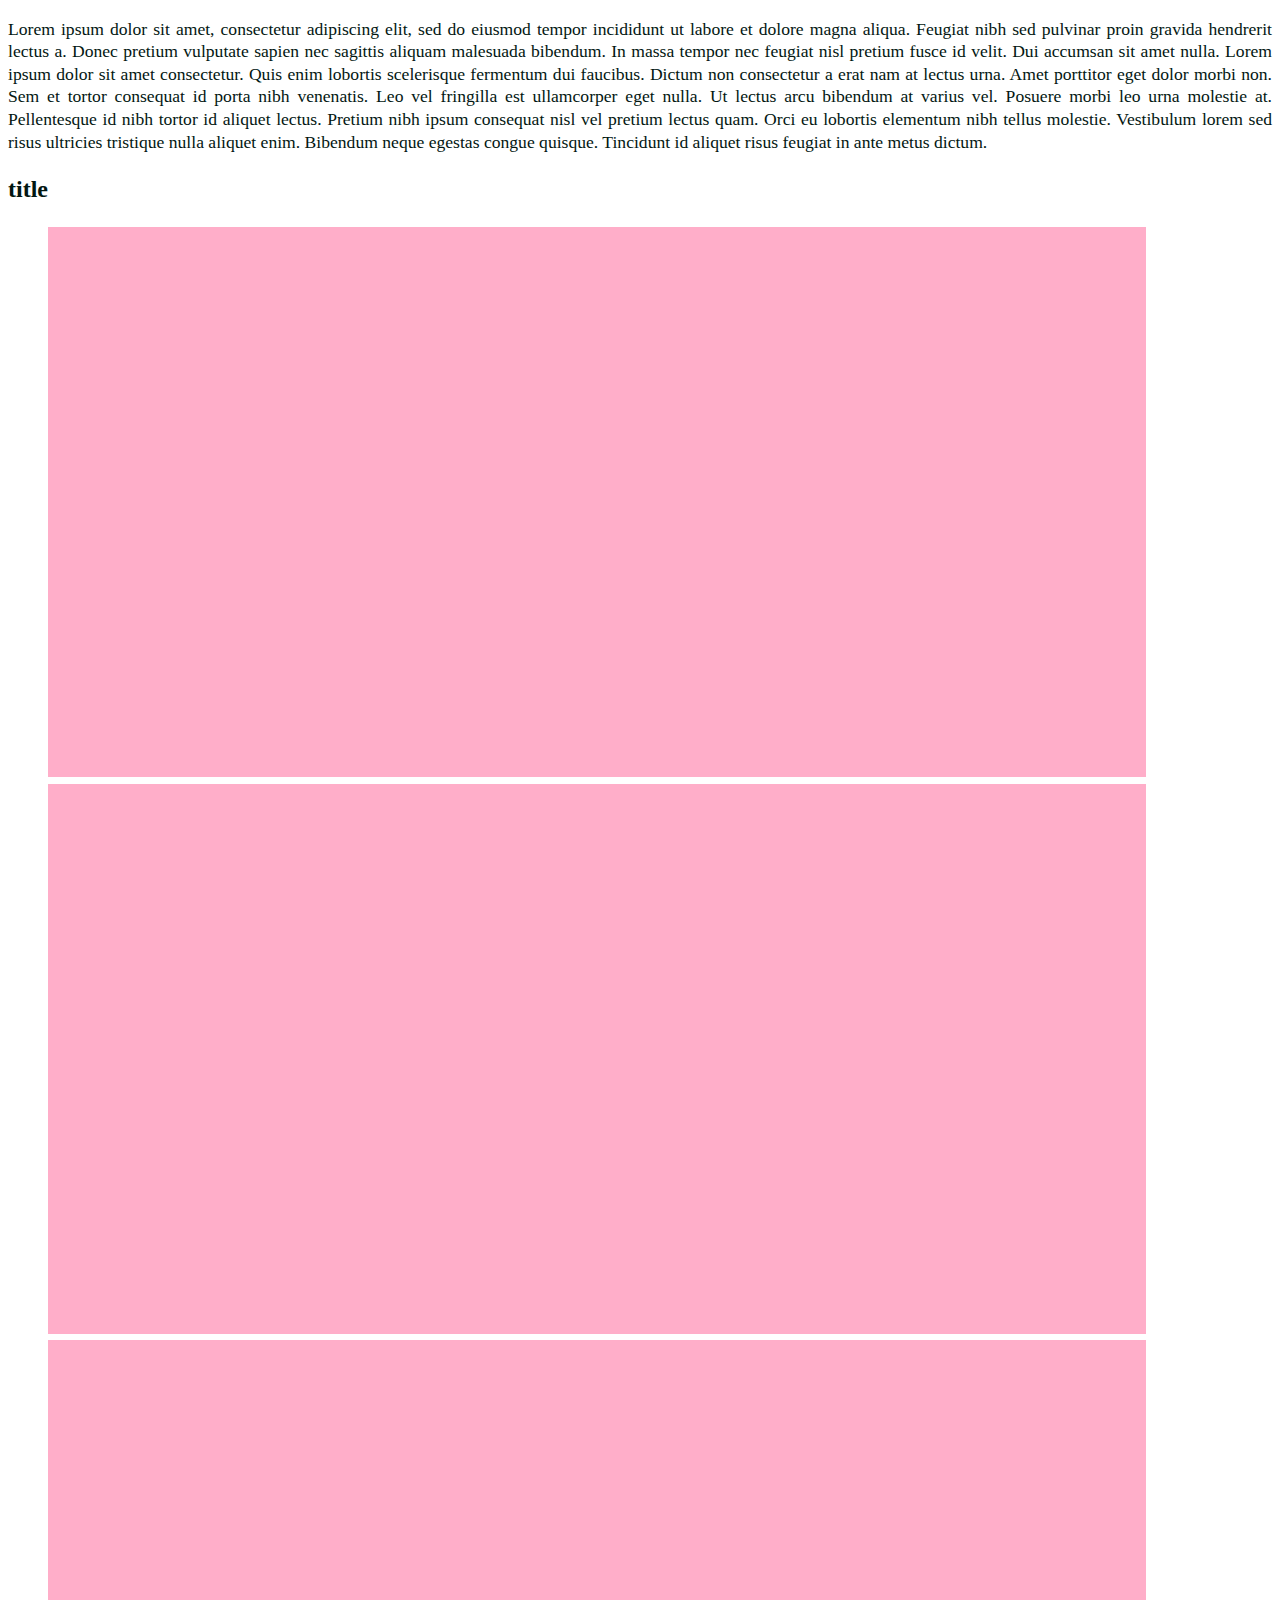
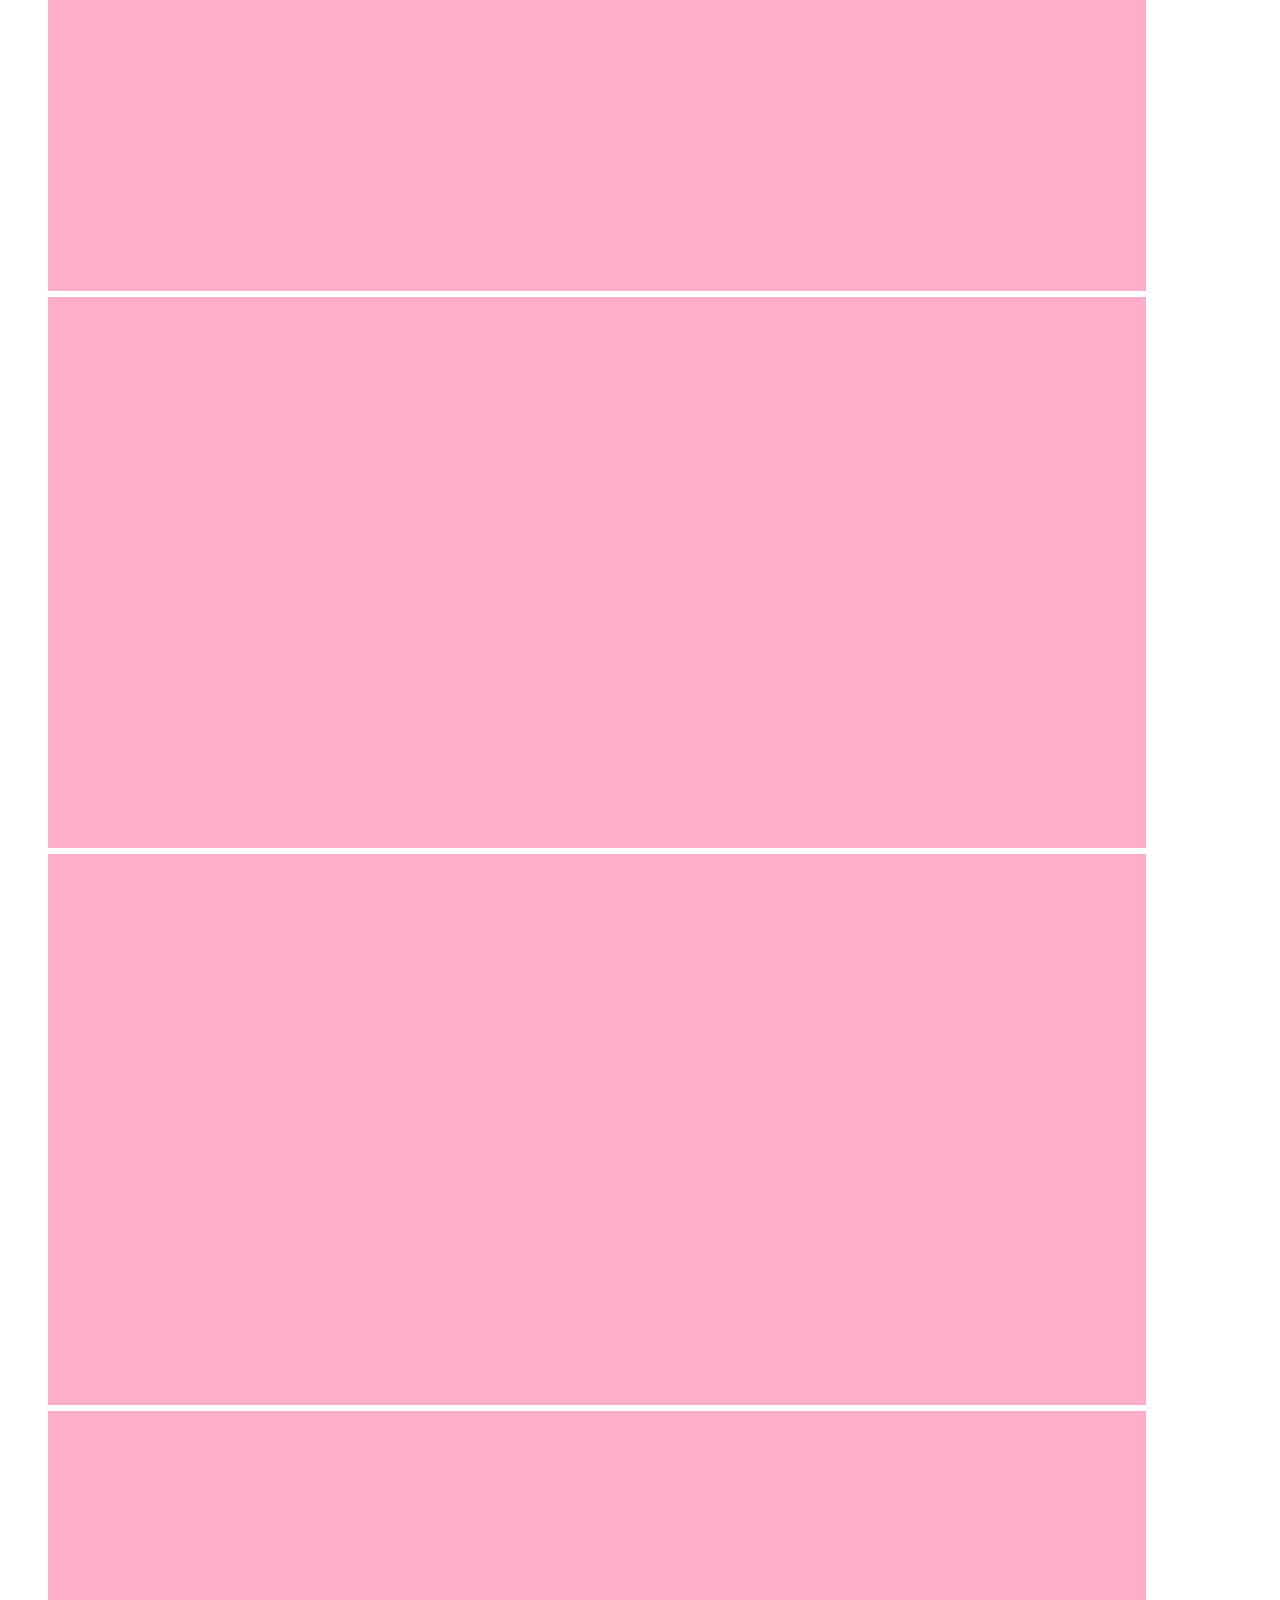
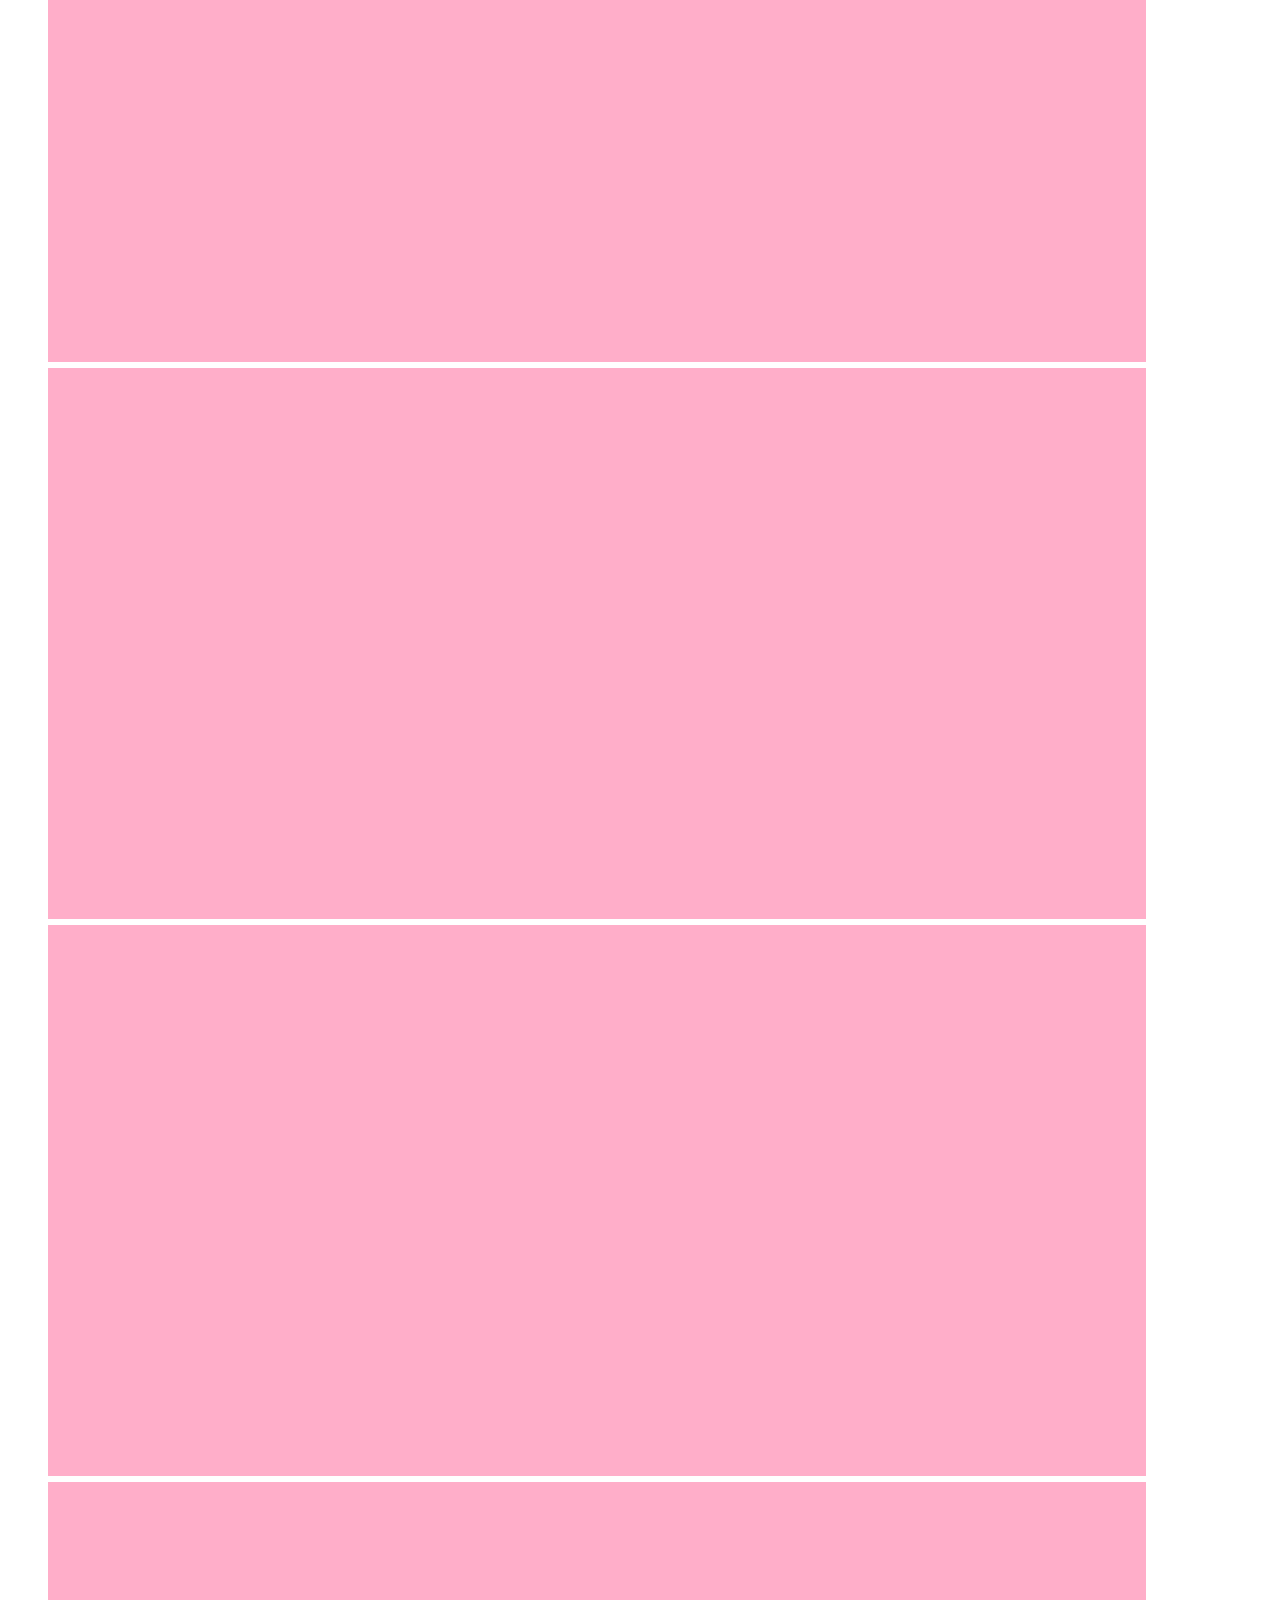
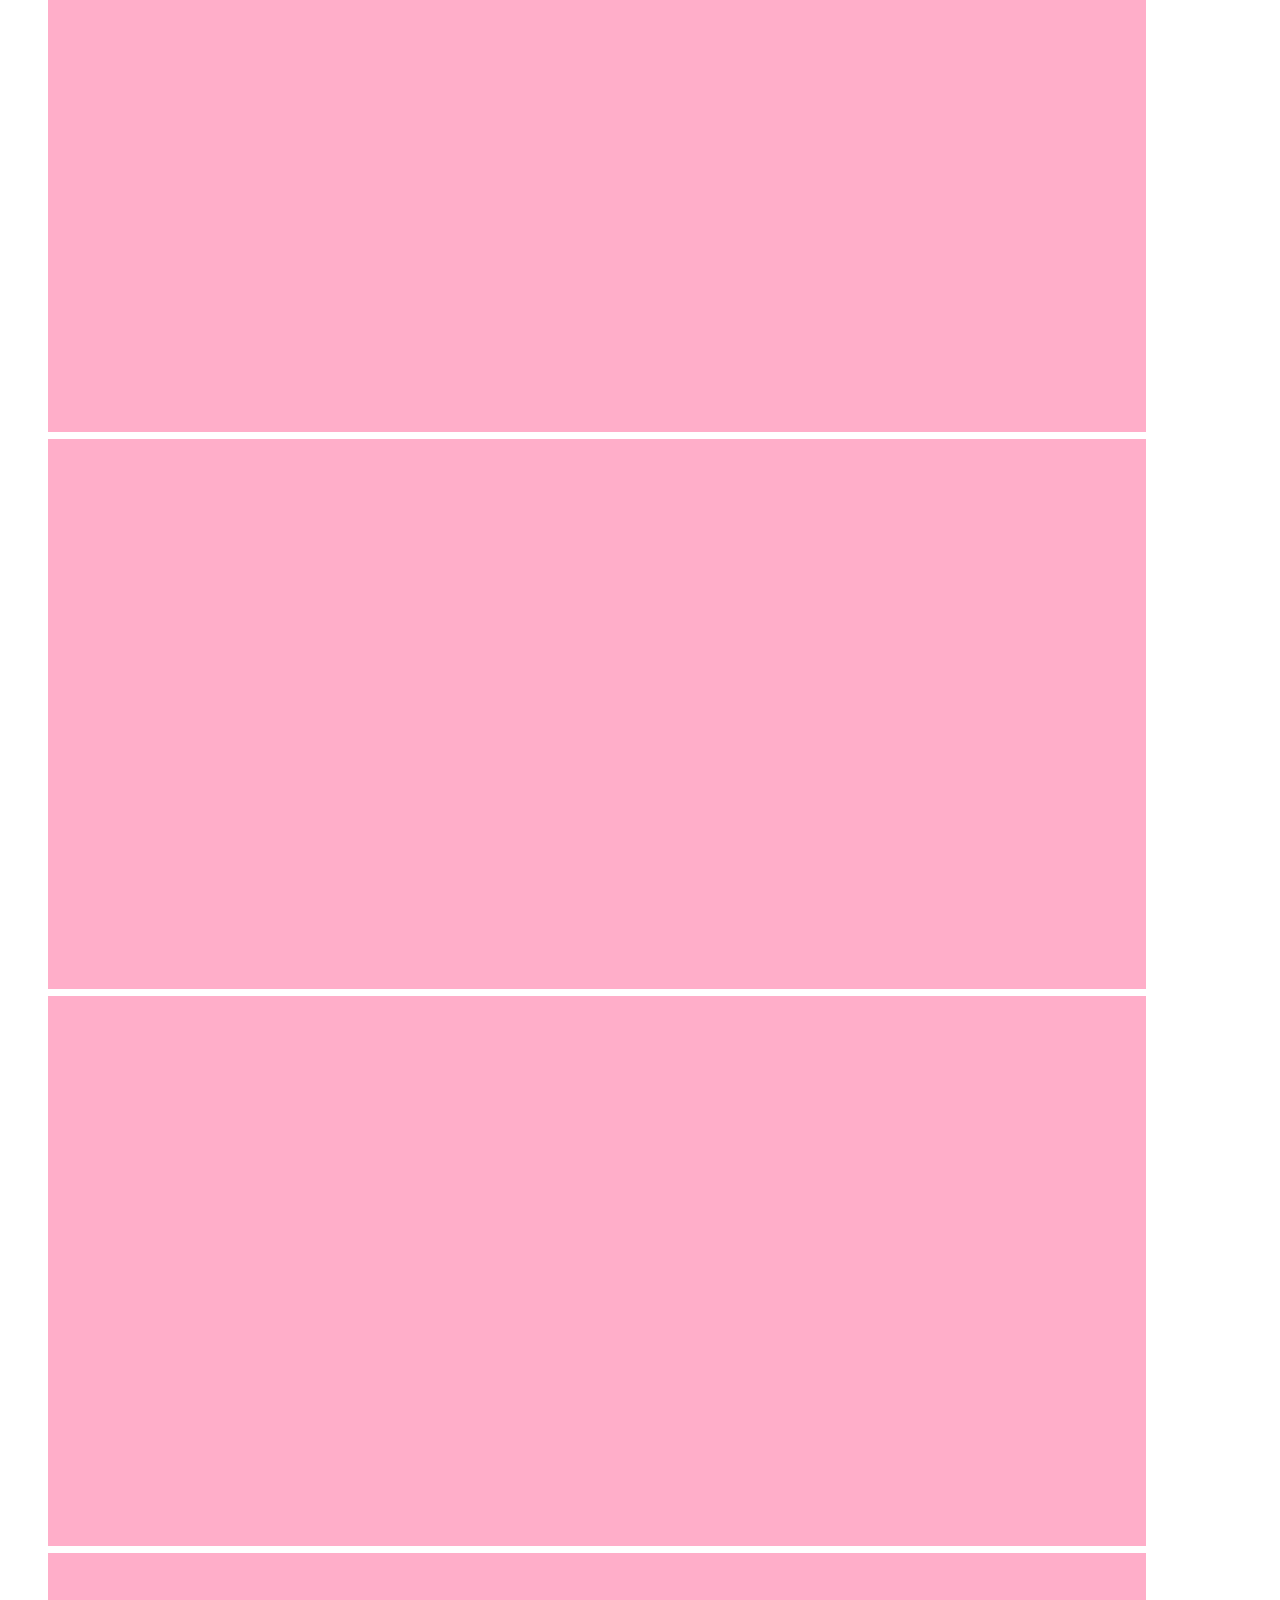
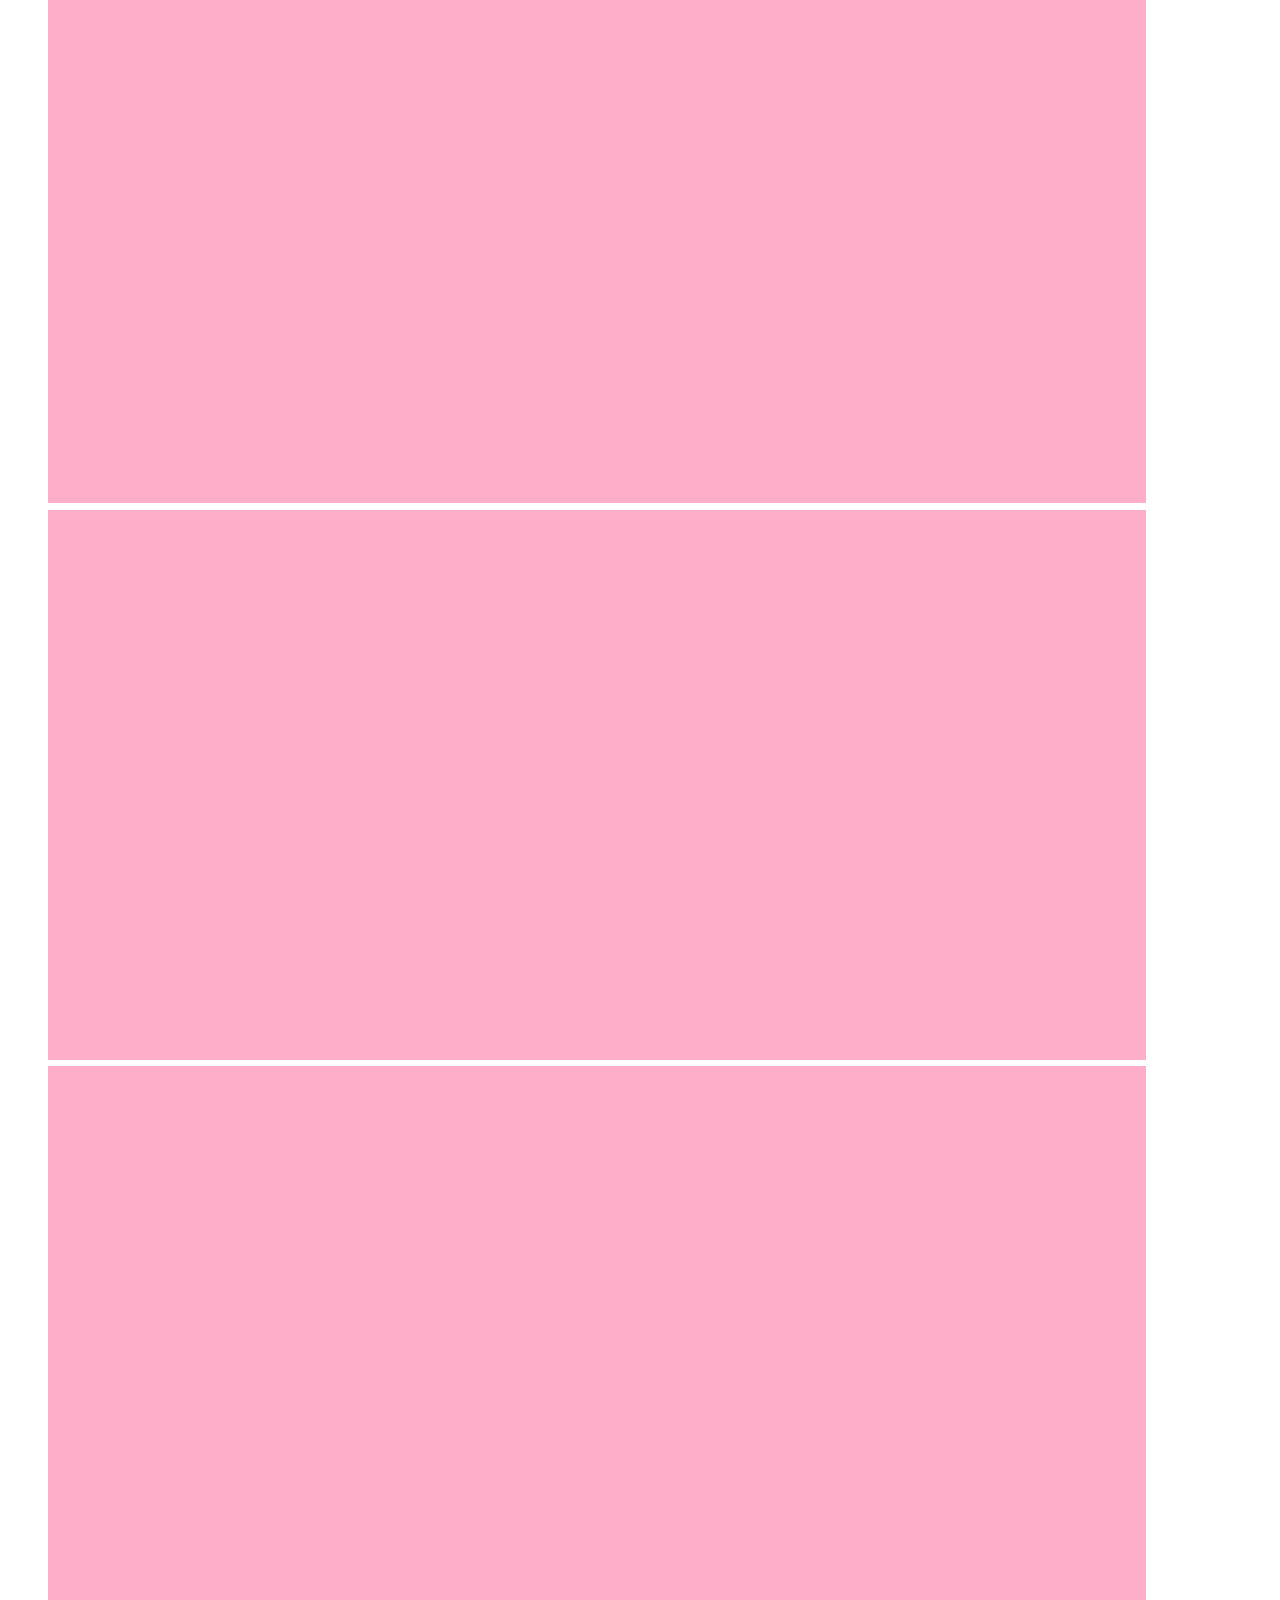
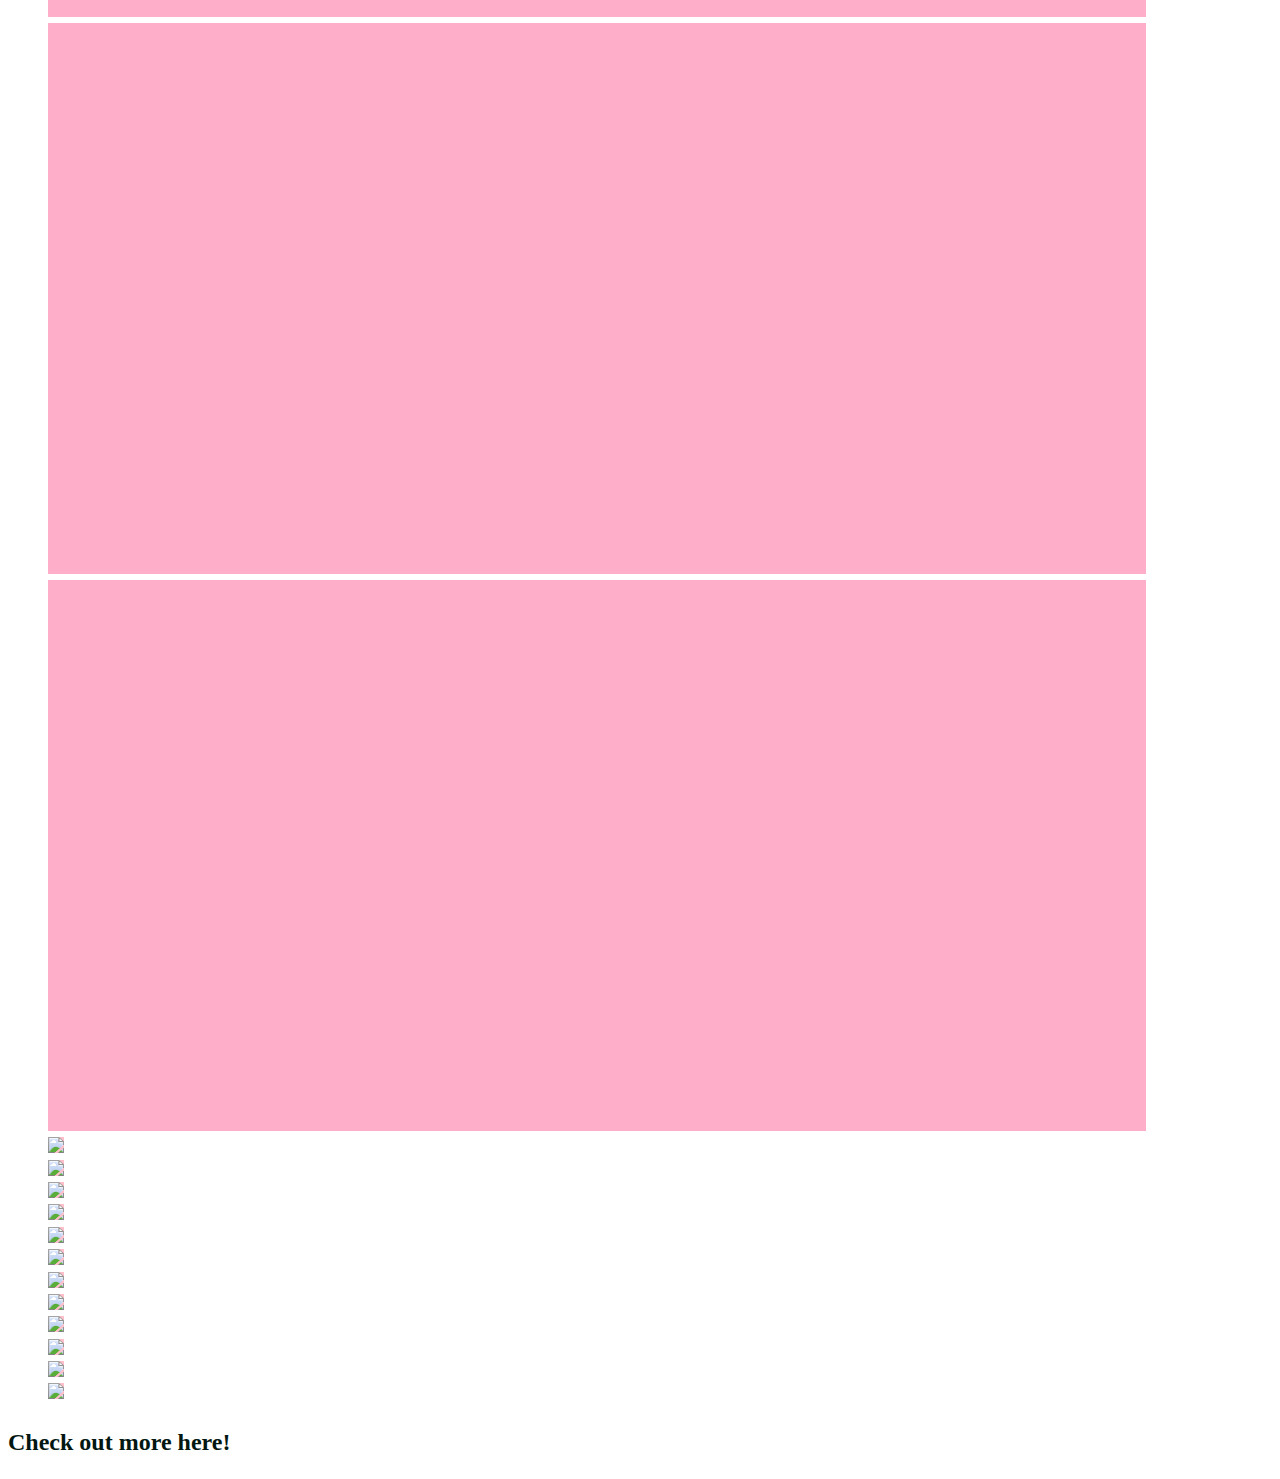
==== index.html @ 78e7404e "Added comments" ====
<!doctype html>
<html lang="en">

<head>
  <meta charset="UTF-8">
  <meta name="viewport" content="width=device-width, initial-scale=1">
  <title>First Last</title>
  <link rel="stylesheet" href="css/normalize.css">
  <link rel="stylesheet" href="css/main.css">
  <script src="js/script.js" defer></script>
  <!-- Google Fonts -->
  <link rel="preconnect" href="https://fonts.googleapis.com">
  <link rel="preconnect" href="https://fonts.gstatic.com" crossorigin>
  <link href="https://fonts.googleapis.com/css2?family=Alata&family=Nunito+Sans&display=swap" rel="stylesheet">
</head>

<body> 


<!-- NAVIGATION-->  
  <header>


      <div> 

      </div>






  </header>

<!-- MAIN INTRO -->  
  <main>

    <section id="about">
      <p>Lorem ipsum dolor sit amet, consectetur adipiscing elit, sed do eiusmod tempor incididunt ut labore et dolore magna aliqua. Feugiat nibh sed pulvinar proin gravida hendrerit lectus a. Donec pretium vulputate sapien nec sagittis aliquam malesuada bibendum. In massa tempor nec feugiat nisl pretium fusce id velit. Dui accumsan sit amet nulla. Lorem ipsum dolor sit amet consectetur. Quis enim lobortis scelerisque fermentum dui faucibus. Dictum non consectetur a erat nam at lectus urna. Amet porttitor eget dolor morbi non. Sem et tortor consequat id porta nibh venenatis. Leo vel fringilla est ullamcorper eget nulla. Ut lectus arcu bibendum at varius vel. Posuere morbi leo urna molestie at. Pellentesque id nibh tortor id aliquet lectus. Pretium nibh ipsum consequat nisl vel pretium lectus quam. Orci eu lobortis elementum nibh tellus molestie. Vestibulum lorem sed risus ultricies tristique nulla aliquet enim. Bibendum neque egestas congue quisque. Tincidunt id aliquet risus feugiat in ante metus dictum.
      </p>
    </section>

    <section id="grid">



      <div class="content-wrapper">

        <div class="title">
          <h2>title</h2>
        </div>
    
        <ul>
          <li><img src="img/image.png"></li>
          <li><img src="img/image.png"></li>
          <li><img src="img/image.png"></li>
          <li><img src="img/image.png"></li>
          <li><img src="img/image.png"></li>
          <li><img src="img/image.png"></li>
          <li><img src="img/image.png"></li> 
          <li><img src="img/image.png"></li>
          <li><img src="img/image.png"></li>
          <li><img src="img/image.png"></li>
          <li><img src="img/image.png"></li>
          <li><img src="img/image.png"></li>
          <li><img src="img/image.png"></li>
          <li><img src="img/image.png"></li>
          <li><img src="img/image.png"></li>
          <li><img src="img/image.png"></li>
          <li><img src="img/image17.png"></li>
          <li><img src="img/image18.png"></li>
          <li><img src="img/image19.png" ></li>
          <li><img src="img/image20.jpg"></li>
          <li><img src="img/image21.png"></li>
          <li><img src="img/image22.jpg""></li>
          <li><img src="img/image23.jpg"></li>
          <li><img src="img/image24.png"></li>
          <li><img src="img/image25.jpg"></li>
          <li><img src="img/image26.png" ></li>
          <li><img src="img/image27.jpg" ></li>
          <li><img src="img/image28.png"></li>
        </ul>
      </div>
    </section>



    </section>

    <section id="shoutout">


    </section> 


    <footer id="notice">
      <div class="content-wrapper">
          <div >
            <h2>
              Check out more here!
            </h2>
          </div>

        <div class="copyright">

        </div>
      
      </div>  
    </footer>










  </main>


</body>

</html>
---- css/main.css ----
/*  General  */

html {
  color: #222;
  font-size: 16px;
  scroll-behavior: smooth; 
  line-height: 1.4;
}


body {

  background-color: #ffffff;
  font-size: 1em;
  text-align: justify;
  color: #031712;
}

img {
  background-color: pink;
}

/* Mobile Styles */


ul {
  list-style-type: none;
}


.content-wrapper {
  width: 90%;
  margin: 0;
}


img { 
  max-width: 100%;
}                    



p {
  font-size: 1.1em;
  line-height: 1.285em;
}







/* Tablet Styles */
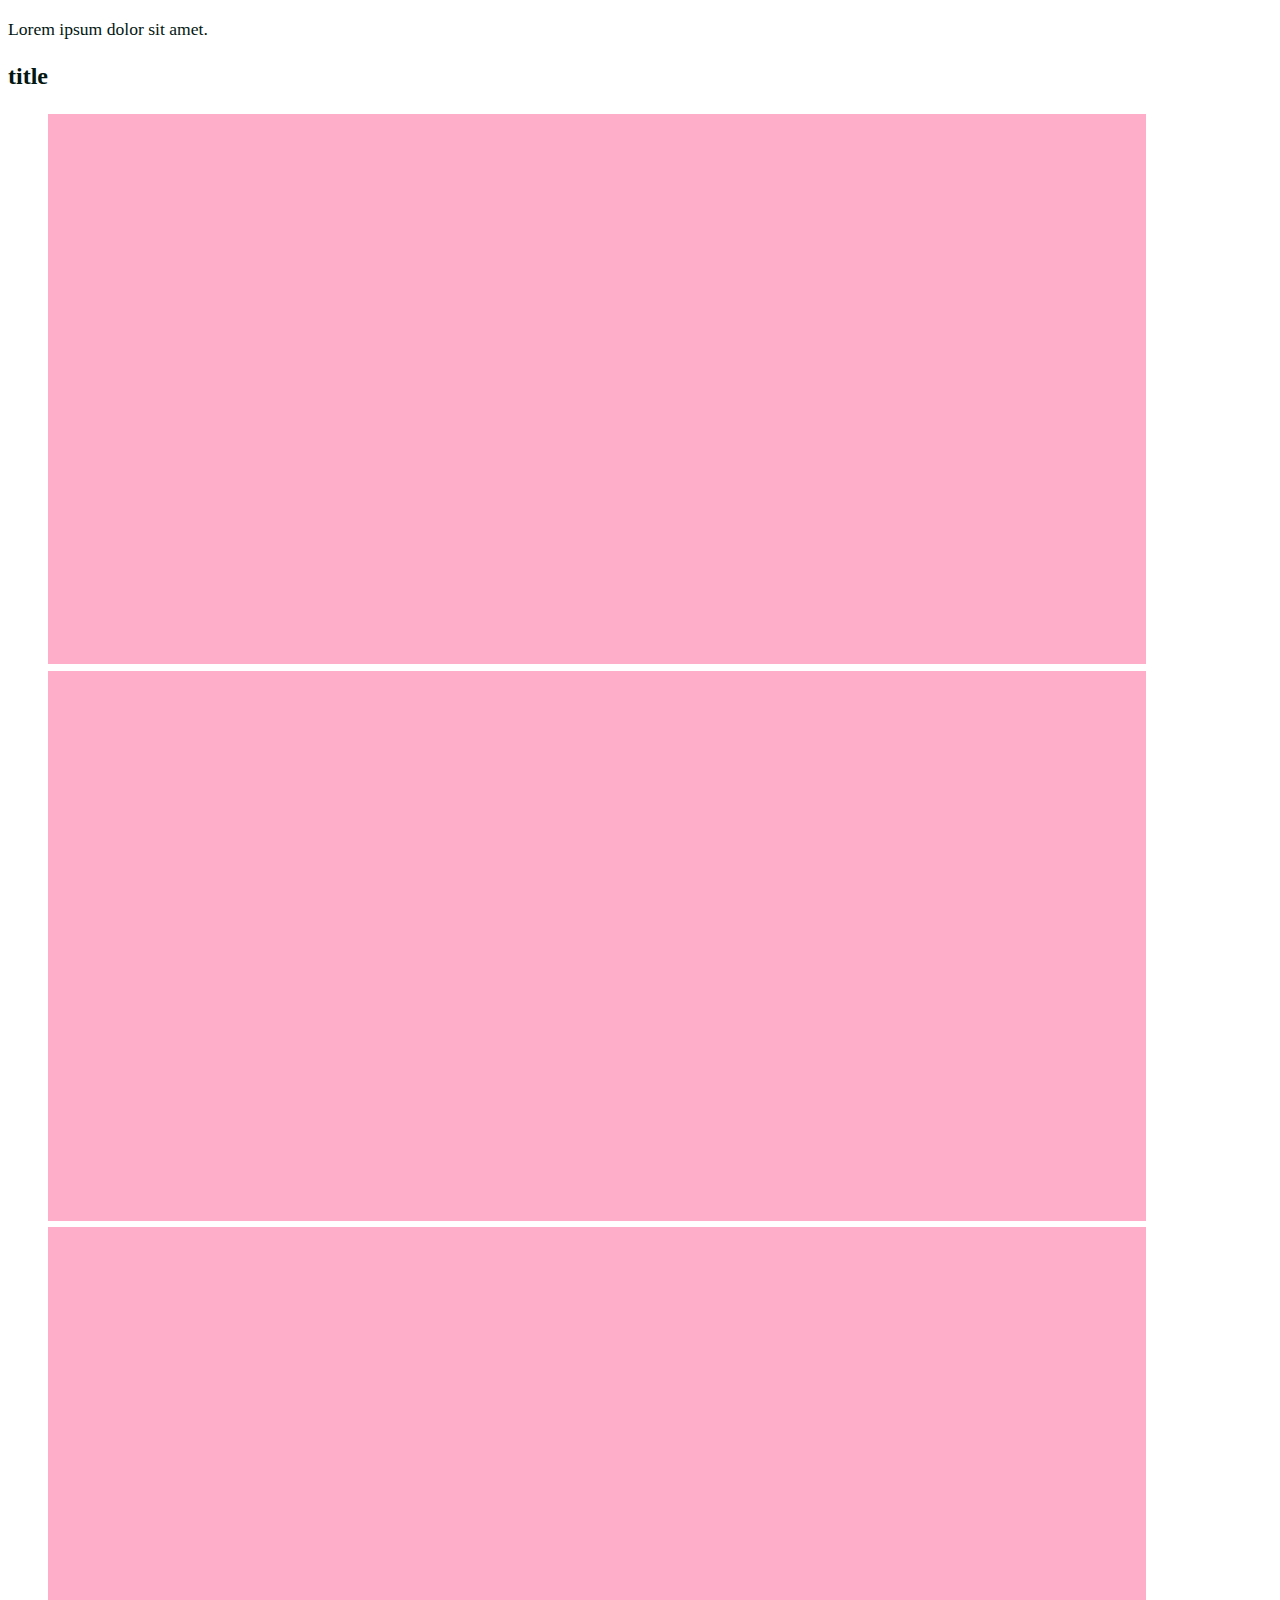
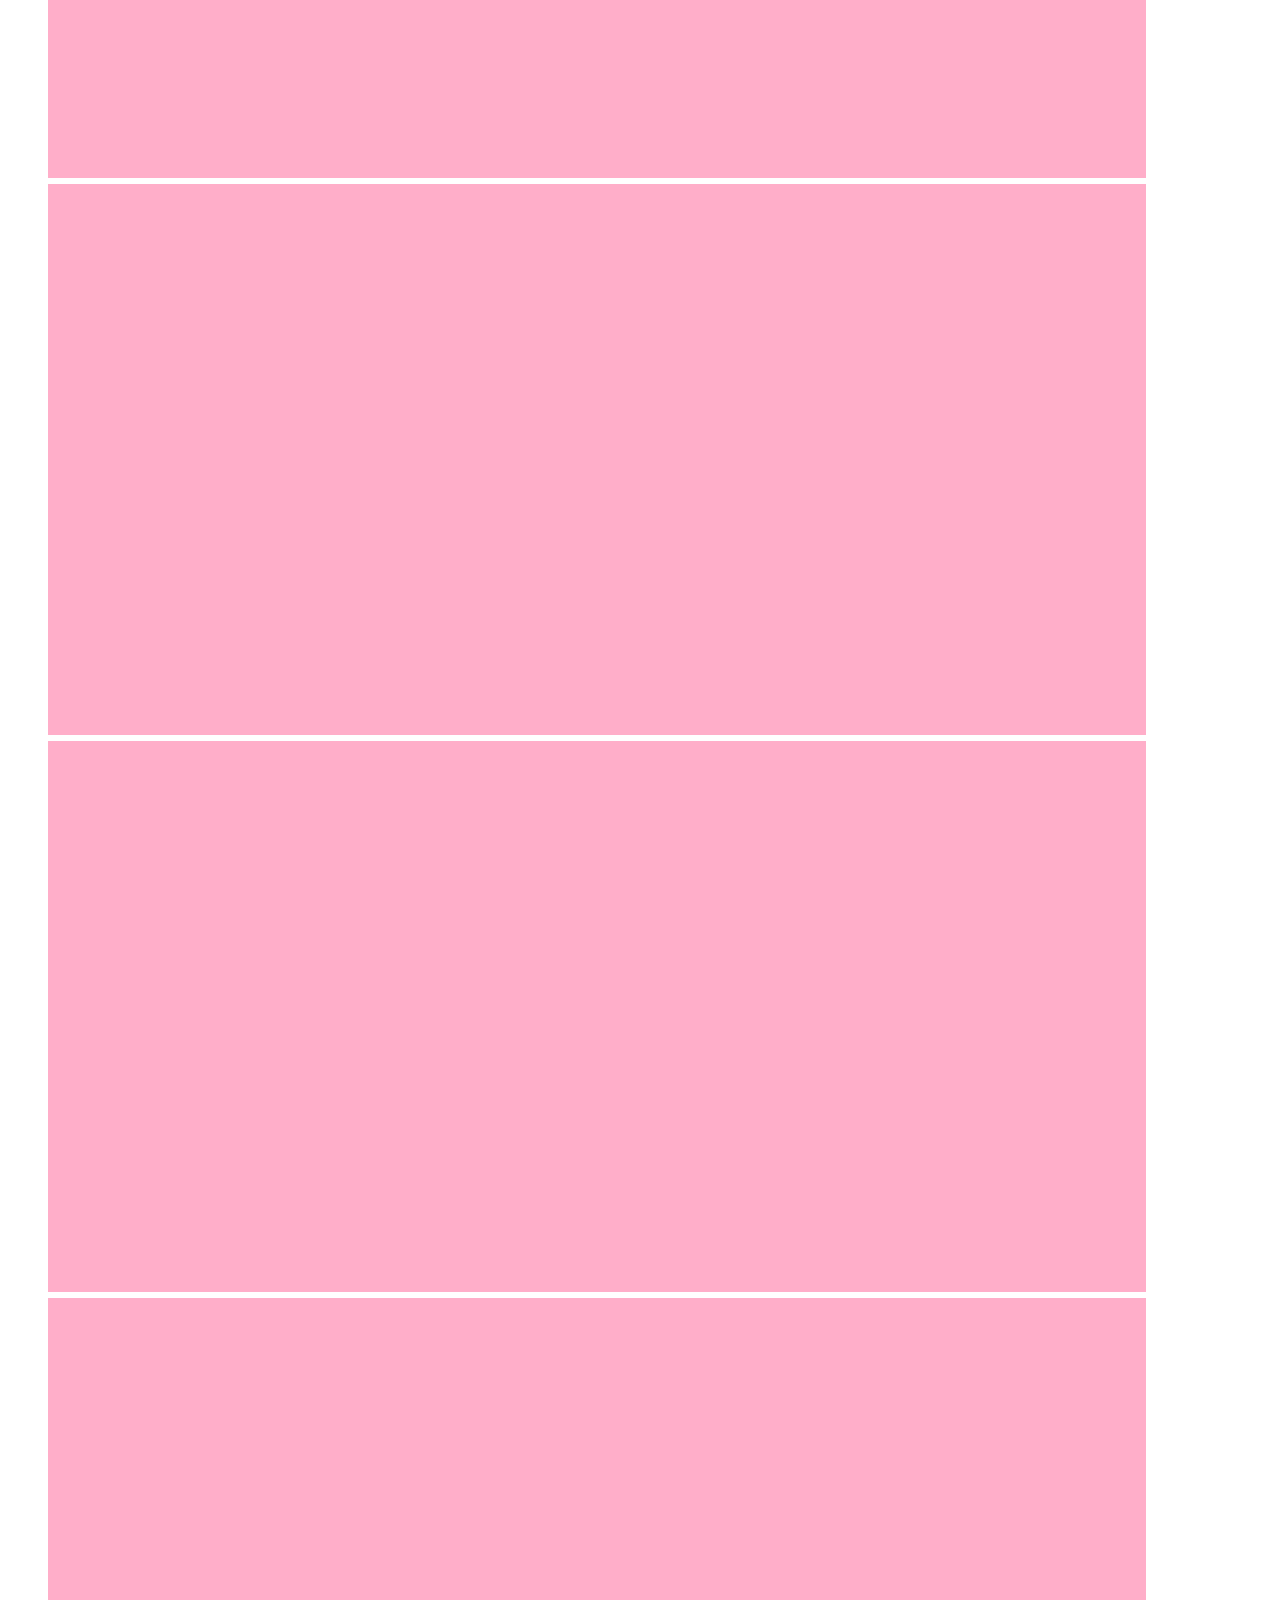
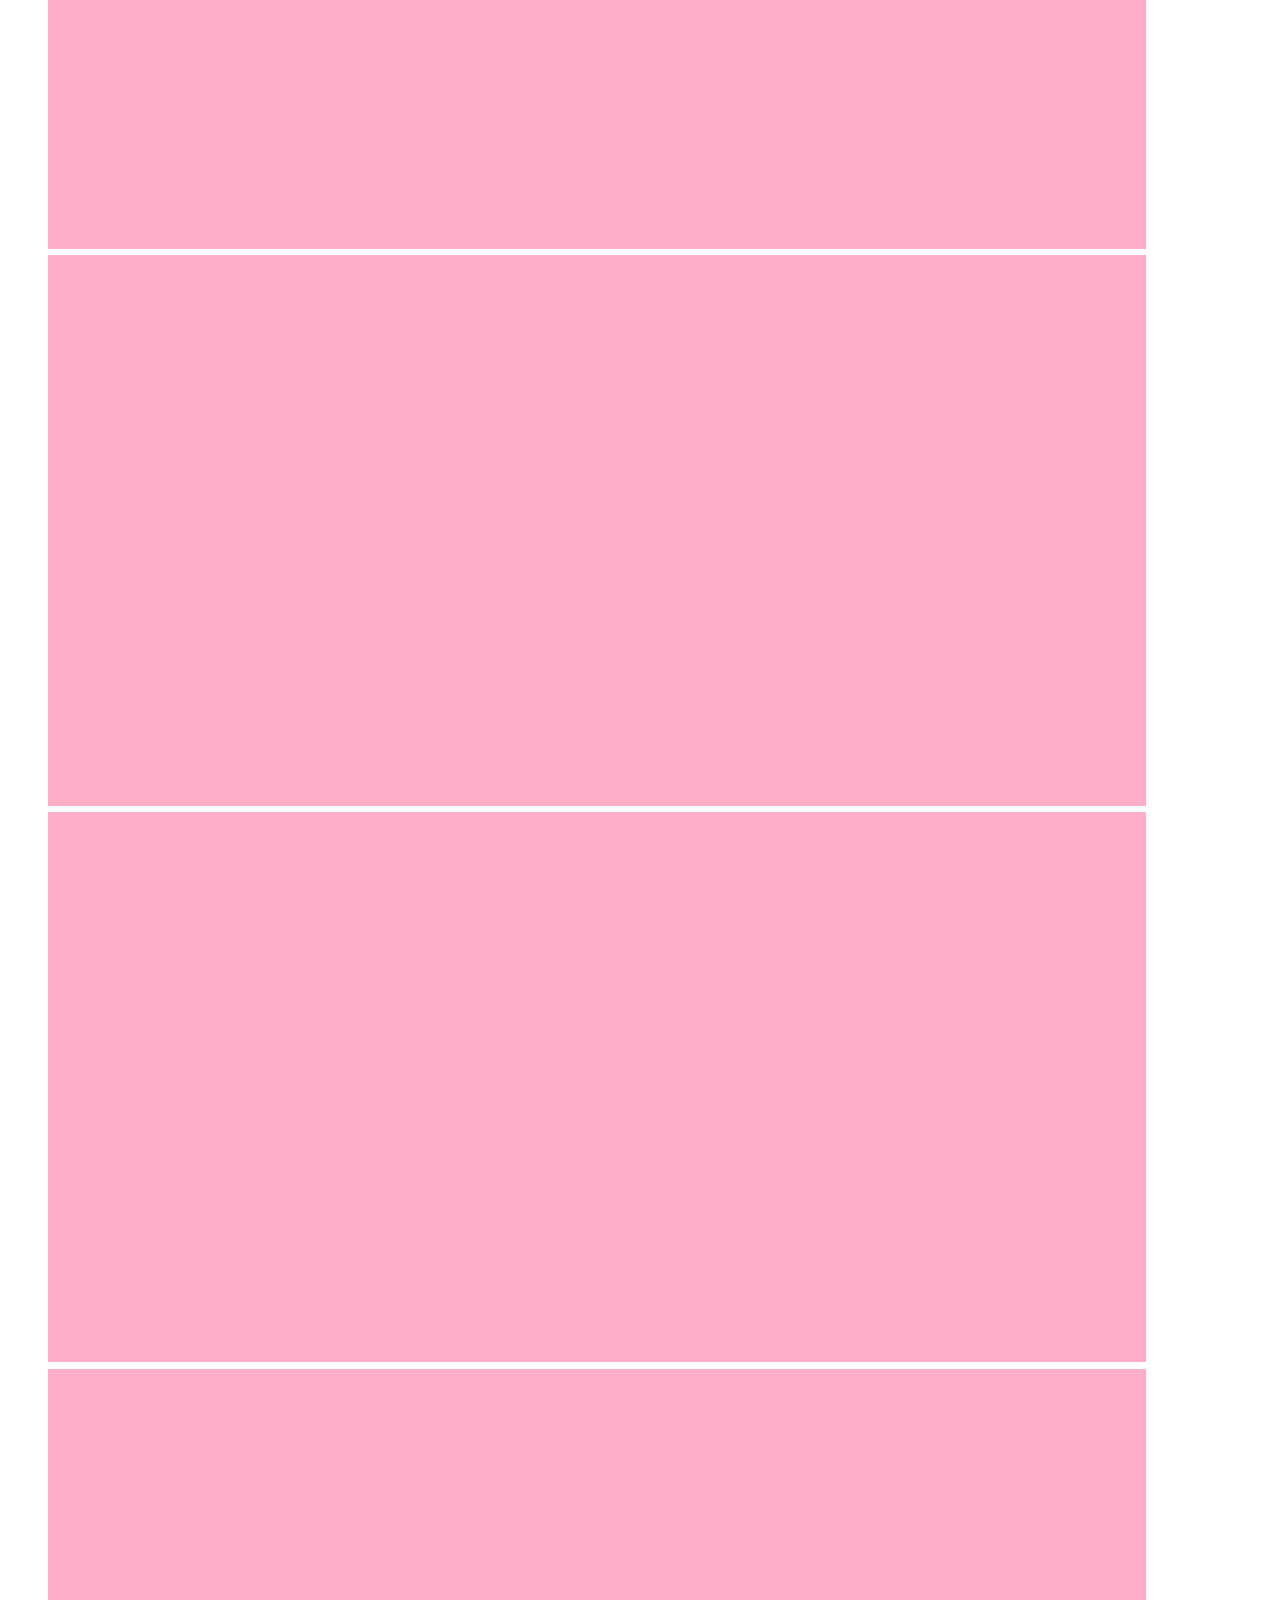
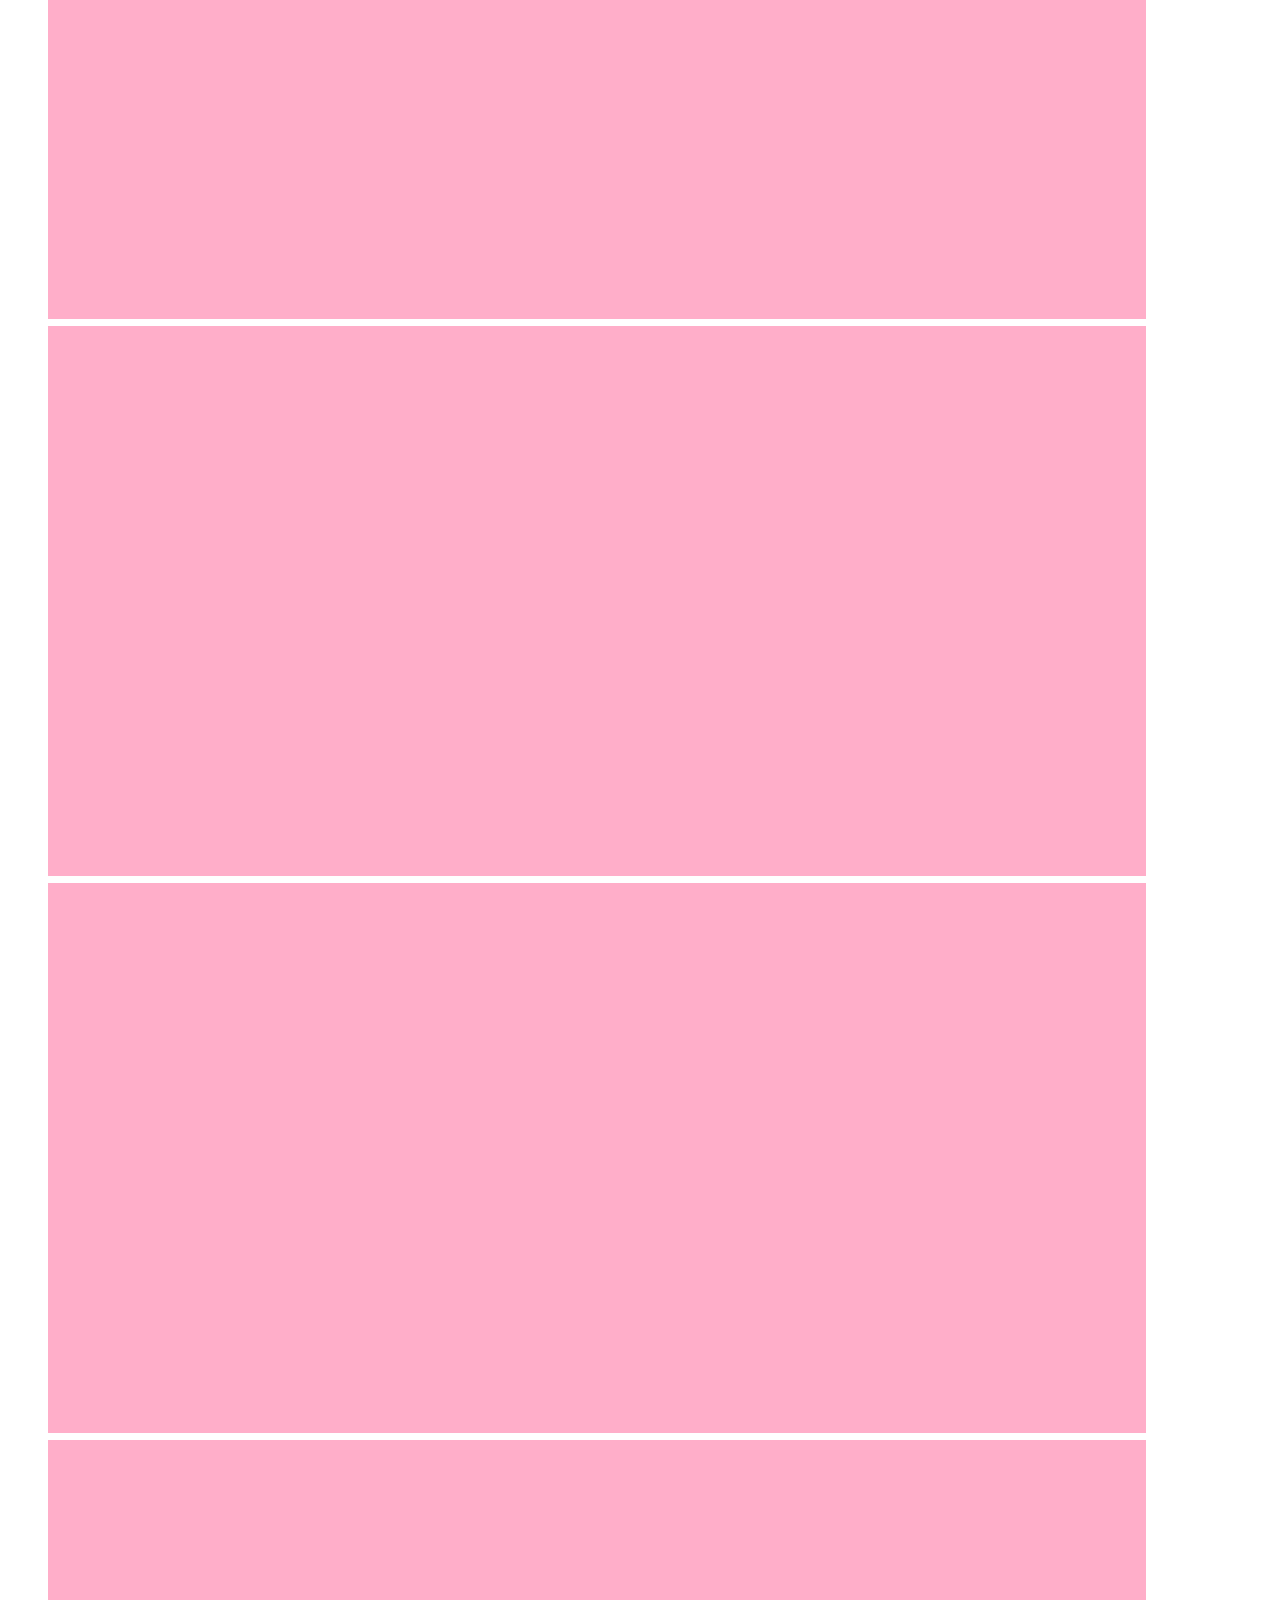
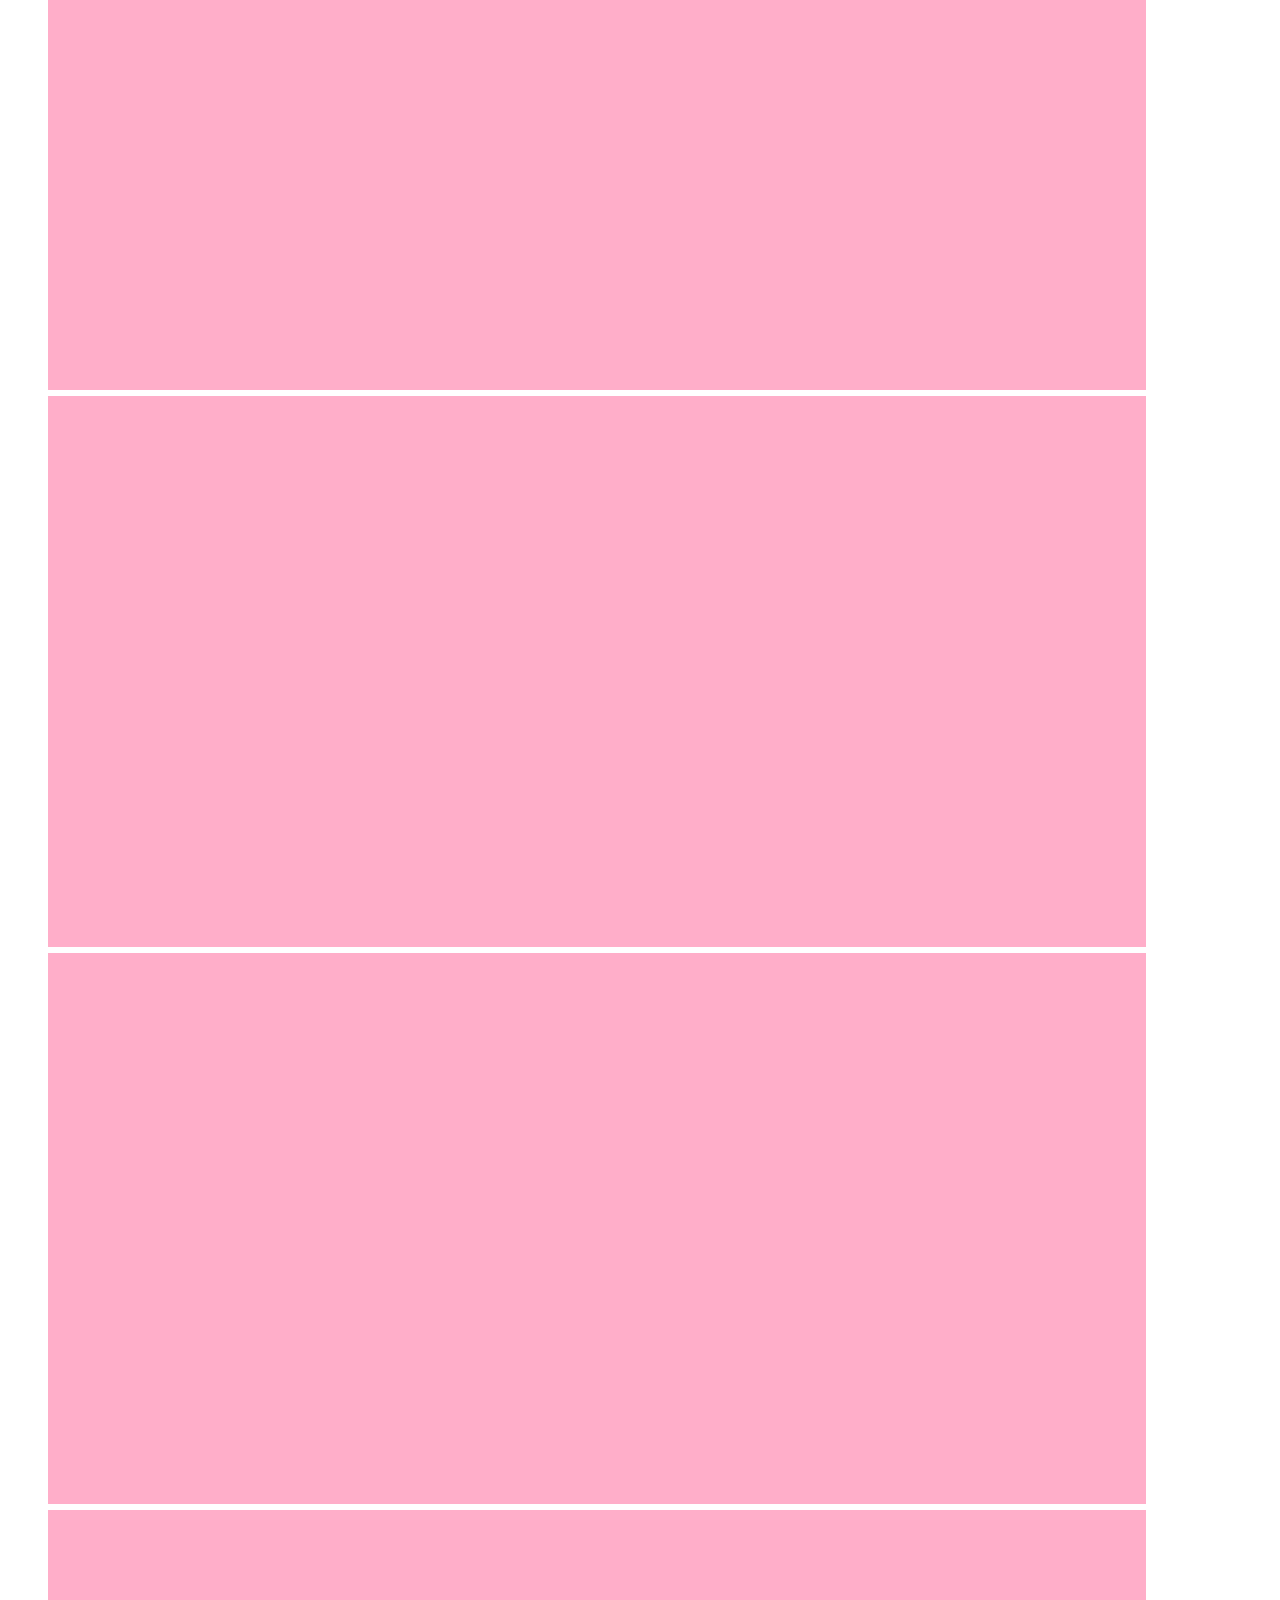
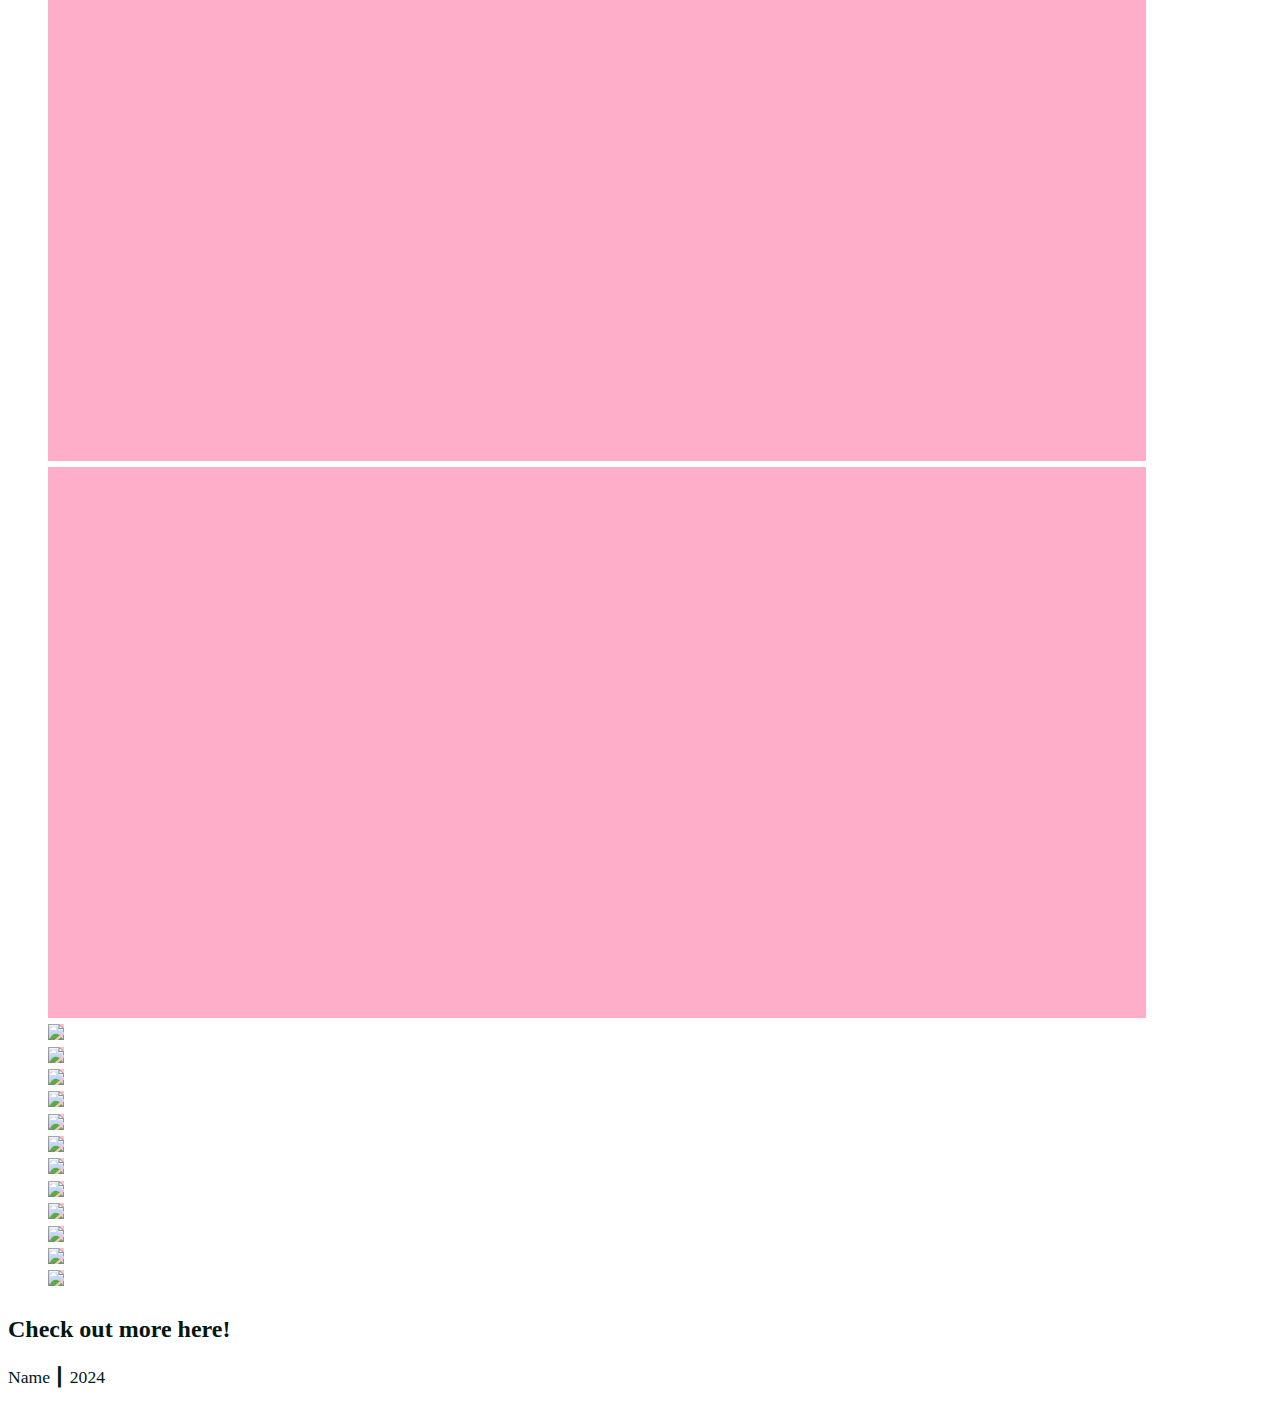
==== commit d6f1b1bb: "Shortened about section" ====
--- a/index.html
+++ b/index.html
@@ -22,12 +22,12 @@
 
 
       <div> 
+        <ul></ul>
+        <ul></ul>
+        <ul></ul>
+        <ul></ul>
 
       </div>
-
-
-
-
 
 
   </header>
@@ -36,7 +36,7 @@
   <main>
 
     <section id="about">
-      <p>Lorem ipsum dolor sit amet, consectetur adipiscing elit, sed do eiusmod tempor incididunt ut labore et dolore magna aliqua. Feugiat nibh sed pulvinar proin gravida hendrerit lectus a. Donec pretium vulputate sapien nec sagittis aliquam malesuada bibendum. In massa tempor nec feugiat nisl pretium fusce id velit. Dui accumsan sit amet nulla. Lorem ipsum dolor sit amet consectetur. Quis enim lobortis scelerisque fermentum dui faucibus. Dictum non consectetur a erat nam at lectus urna. Amet porttitor eget dolor morbi non. Sem et tortor consequat id porta nibh venenatis. Leo vel fringilla est ullamcorper eget nulla. Ut lectus arcu bibendum at varius vel. Posuere morbi leo urna molestie at. Pellentesque id nibh tortor id aliquet lectus. Pretium nibh ipsum consequat nisl vel pretium lectus quam. Orci eu lobortis elementum nibh tellus molestie. Vestibulum lorem sed risus ultricies tristique nulla aliquet enim. Bibendum neque egestas congue quisque. Tincidunt id aliquet risus feugiat in ante metus dictum.
+      <p>Lorem ipsum dolor sit amet. <!-- consectetur adipiscing elit, sed do eiusmod tempor incididunt ut labore et dolore magna aliqua. Feugiat nibh sed pulvinar proin gravida hendrerit lectus a. Donec pretium vulputate sapien nec sagittis aliquam malesuada bibendum. In massa tempor nec feugiat nisl pretium fusce id velit. Dui accumsan sit amet nulla. Lorem ipsum dolor sit amet consectetur. Quis enim lobortis scelerisque fermentum dui faucibus. Dictum non consectetur a erat nam at lectus urna. Amet porttitor eget dolor morbi non. Sem et tortor consequat id porta nibh venenatis. Leo vel fringilla est ullamcorper eget nulla. Ut lectus arcu bibendum at varius vel. Posuere morbi leo urna molestie at. Pellentesque id nibh tortor id aliquet lectus. Pretium nibh ipsum consequat nisl vel pretium lectus quam. Orci eu lobortis elementum nibh tellus molestie. Vestibulum lorem sed risus ultricies tristique nulla aliquet enim. Bibendum neque egestas congue quisque. Tincidunt id aliquet risus feugiat in ante metus dictum. -->
       </p>
     </section>
 
@@ -81,6 +81,7 @@
           <li><img src="img/image28.png"></li>
         </ul>
       </div>
+
     </section>
 
 
@@ -92,7 +93,7 @@
 
     </section> 
 
-
+<!-- NOTICE -->    
     <footer id="notice">
       <div class="content-wrapper">
           <div >
@@ -102,17 +103,11 @@
           </div>
 
         <div class="copyright">
-
+          <p>Name ┃ 2024</p>
         </div>
       
       </div>  
     </footer>
-
-
-
-
-
-
 
 
 
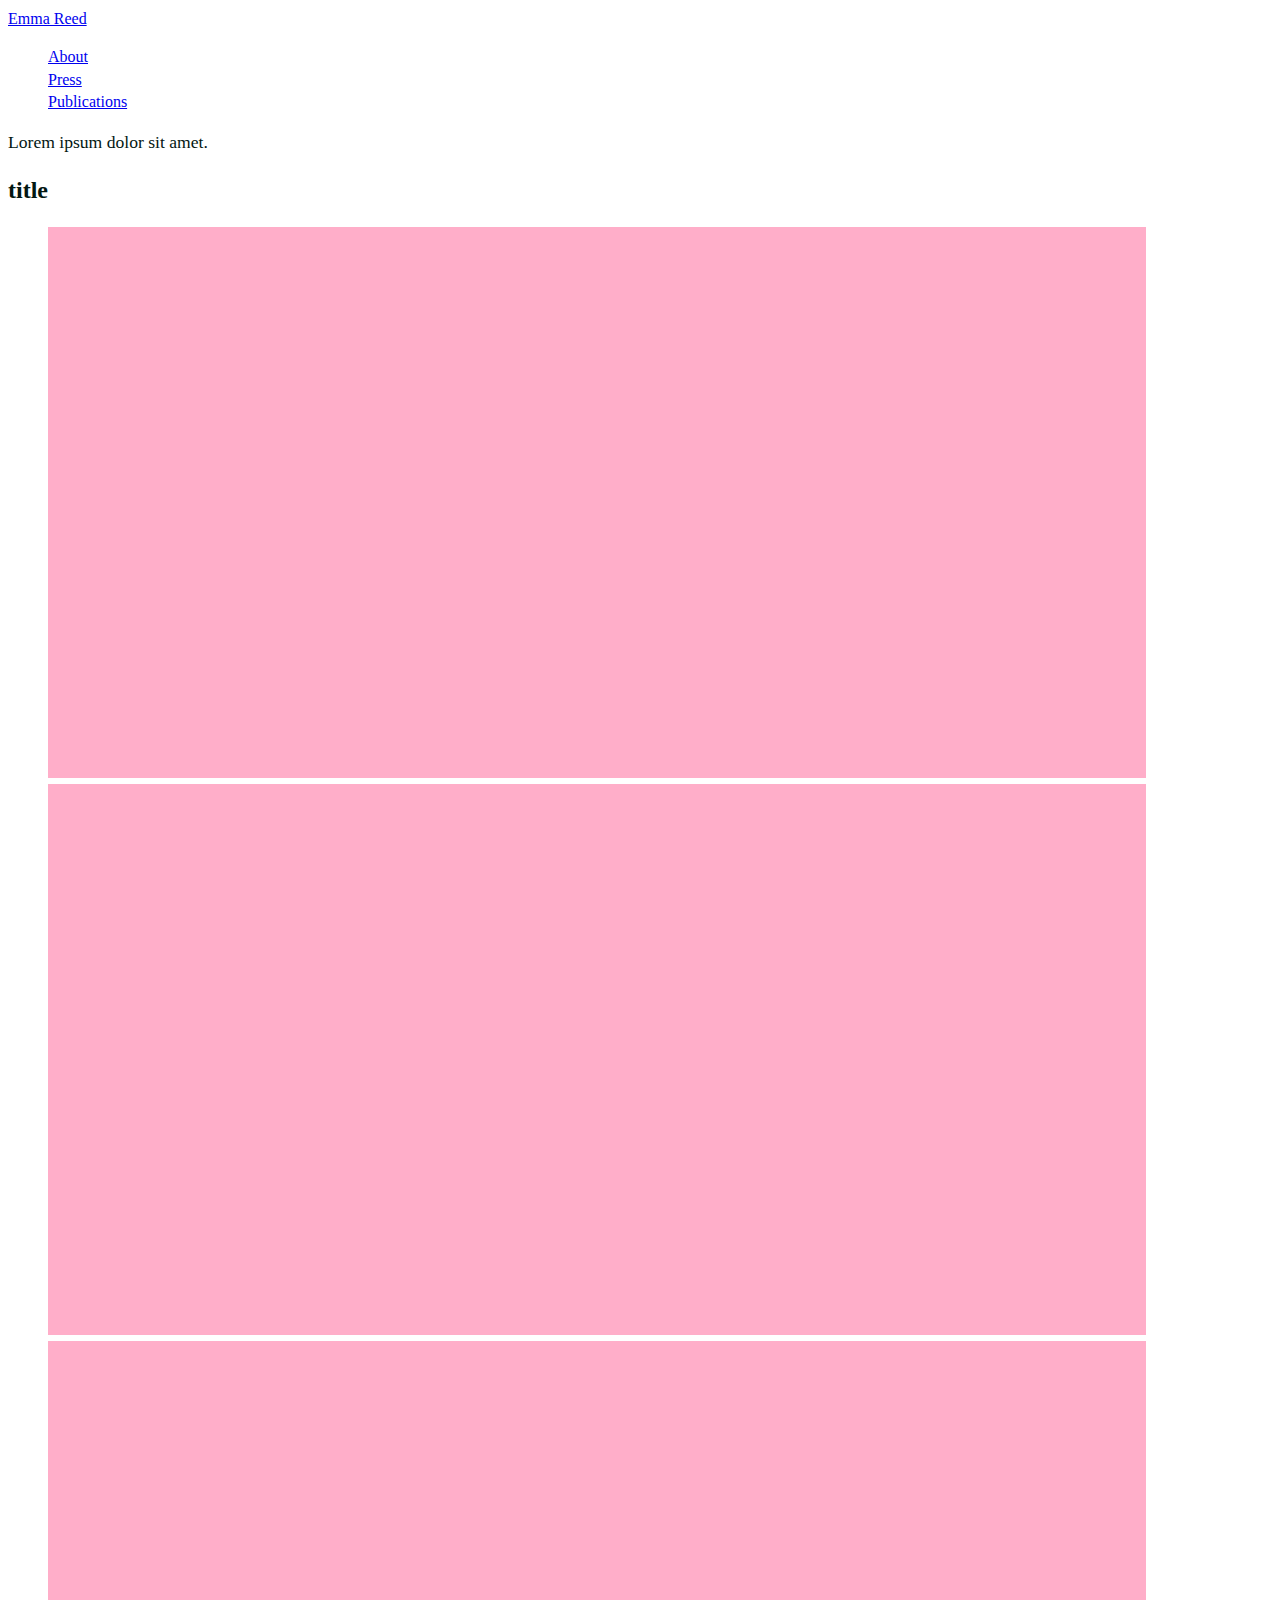
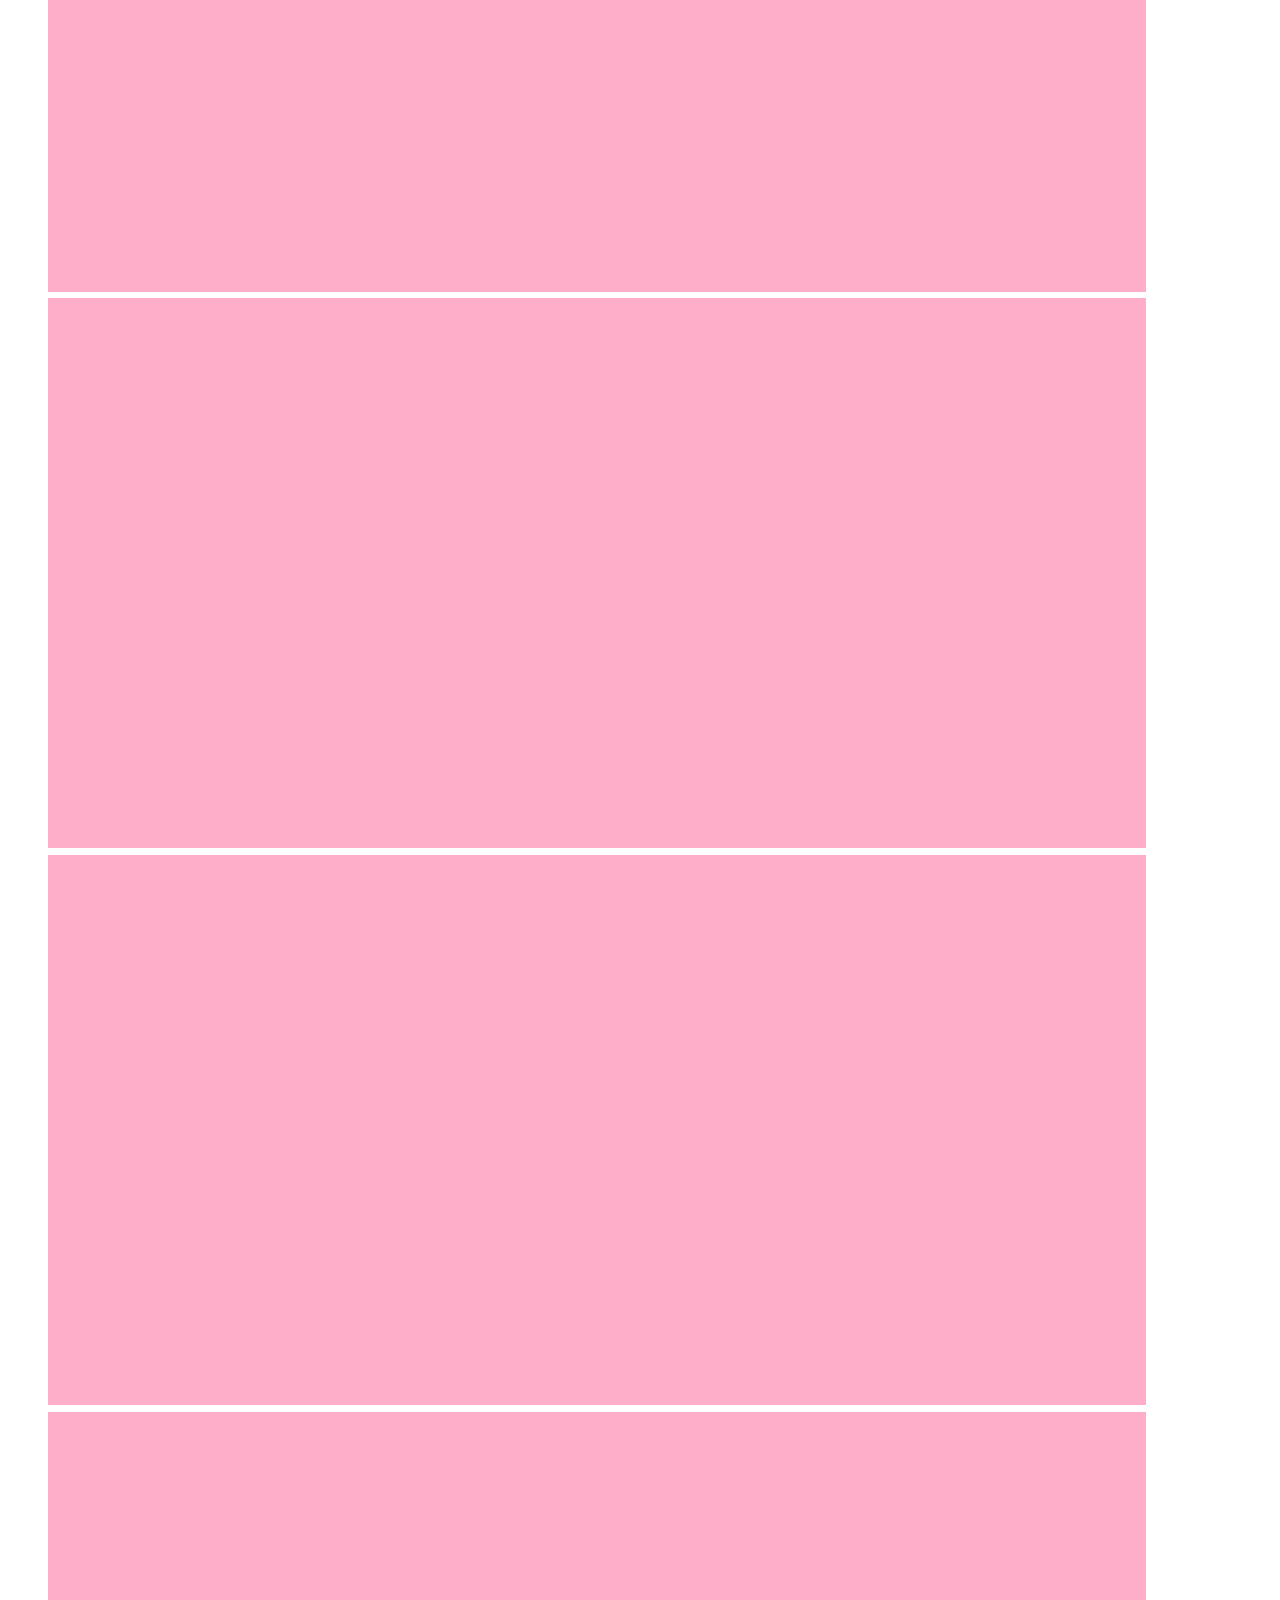
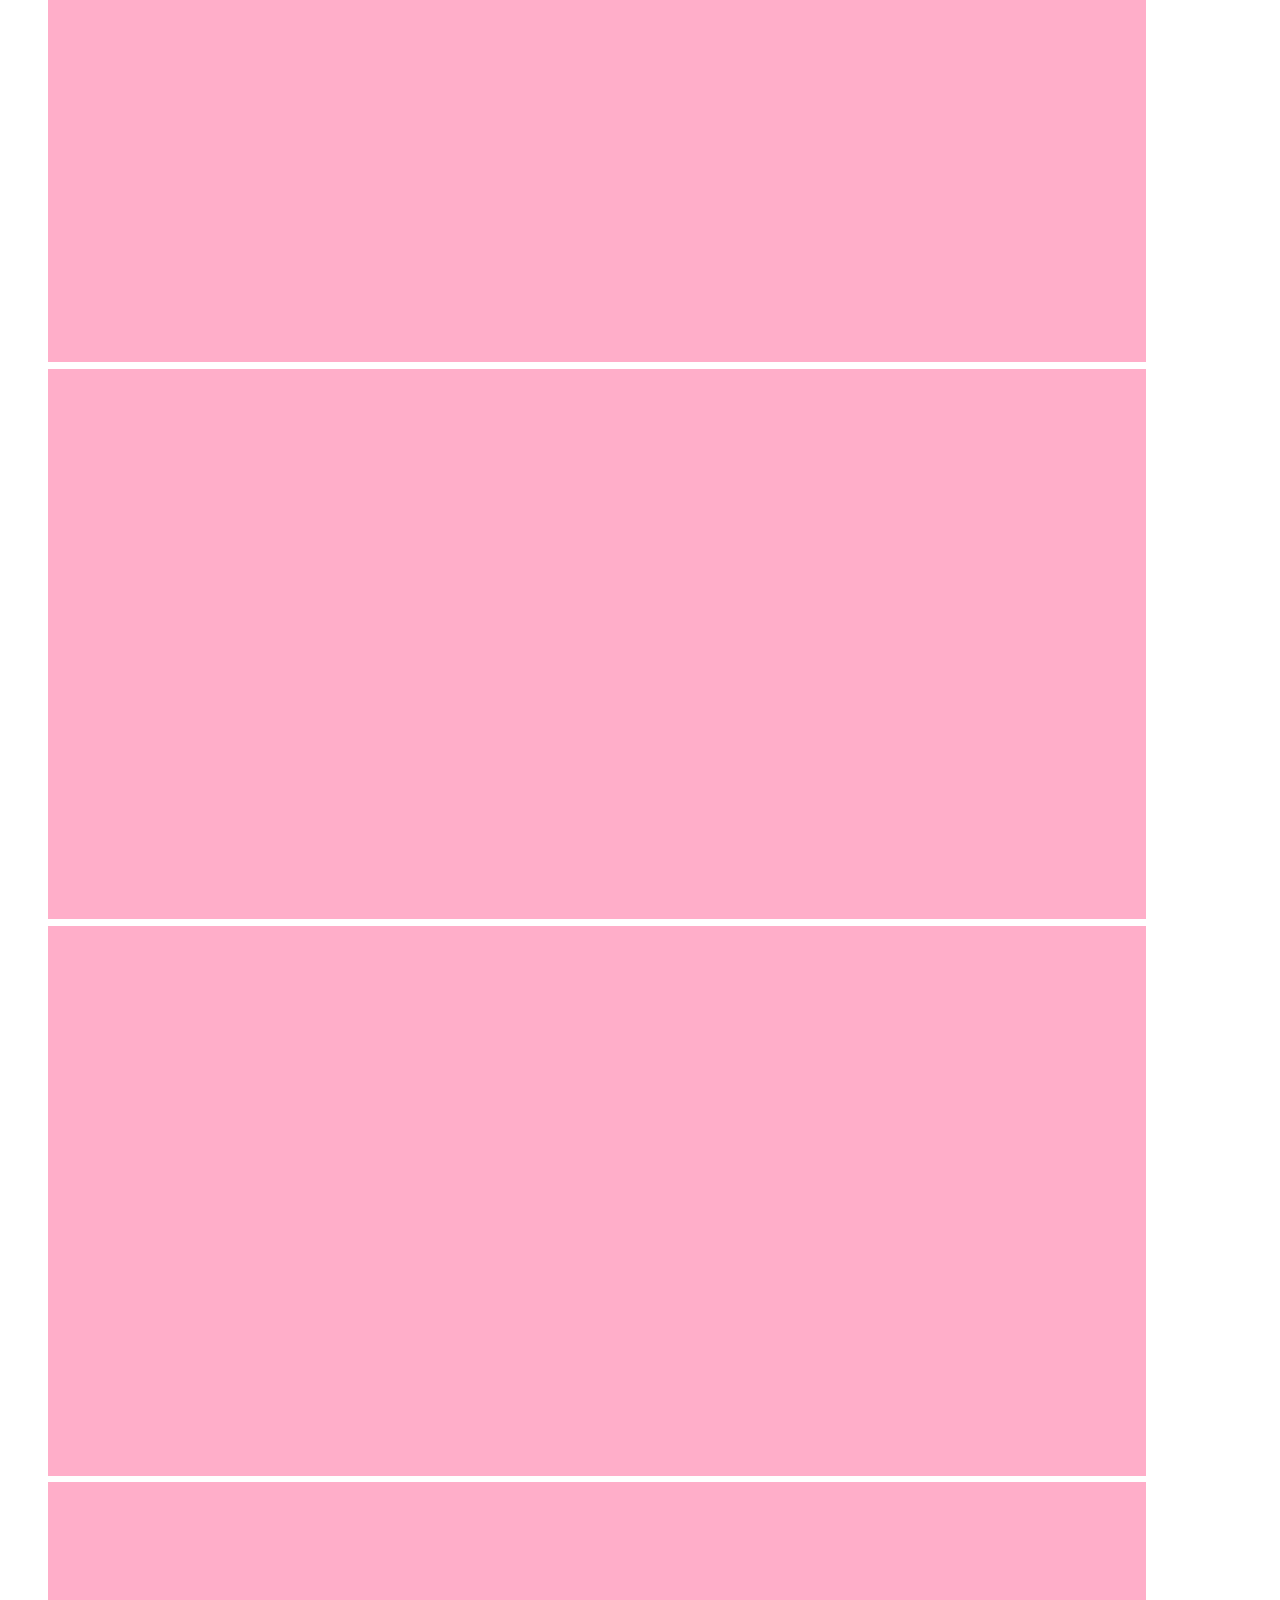
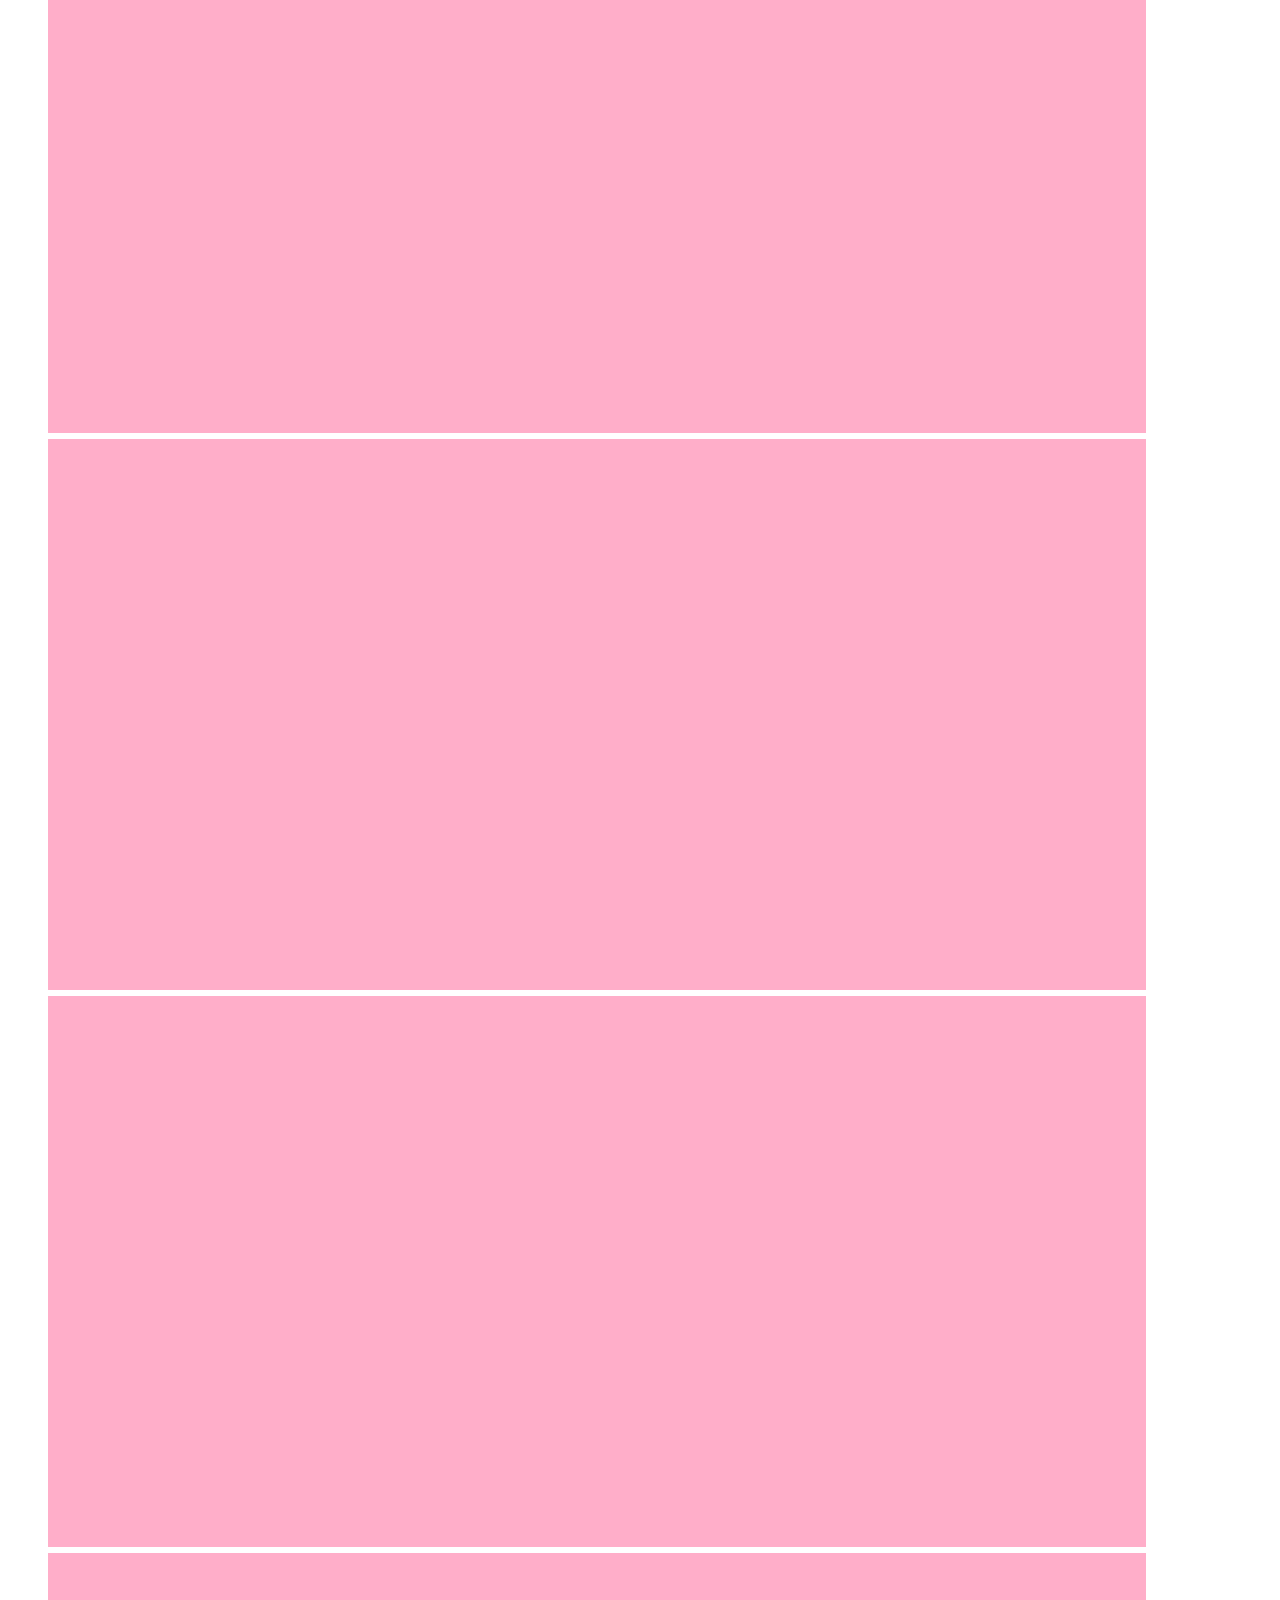
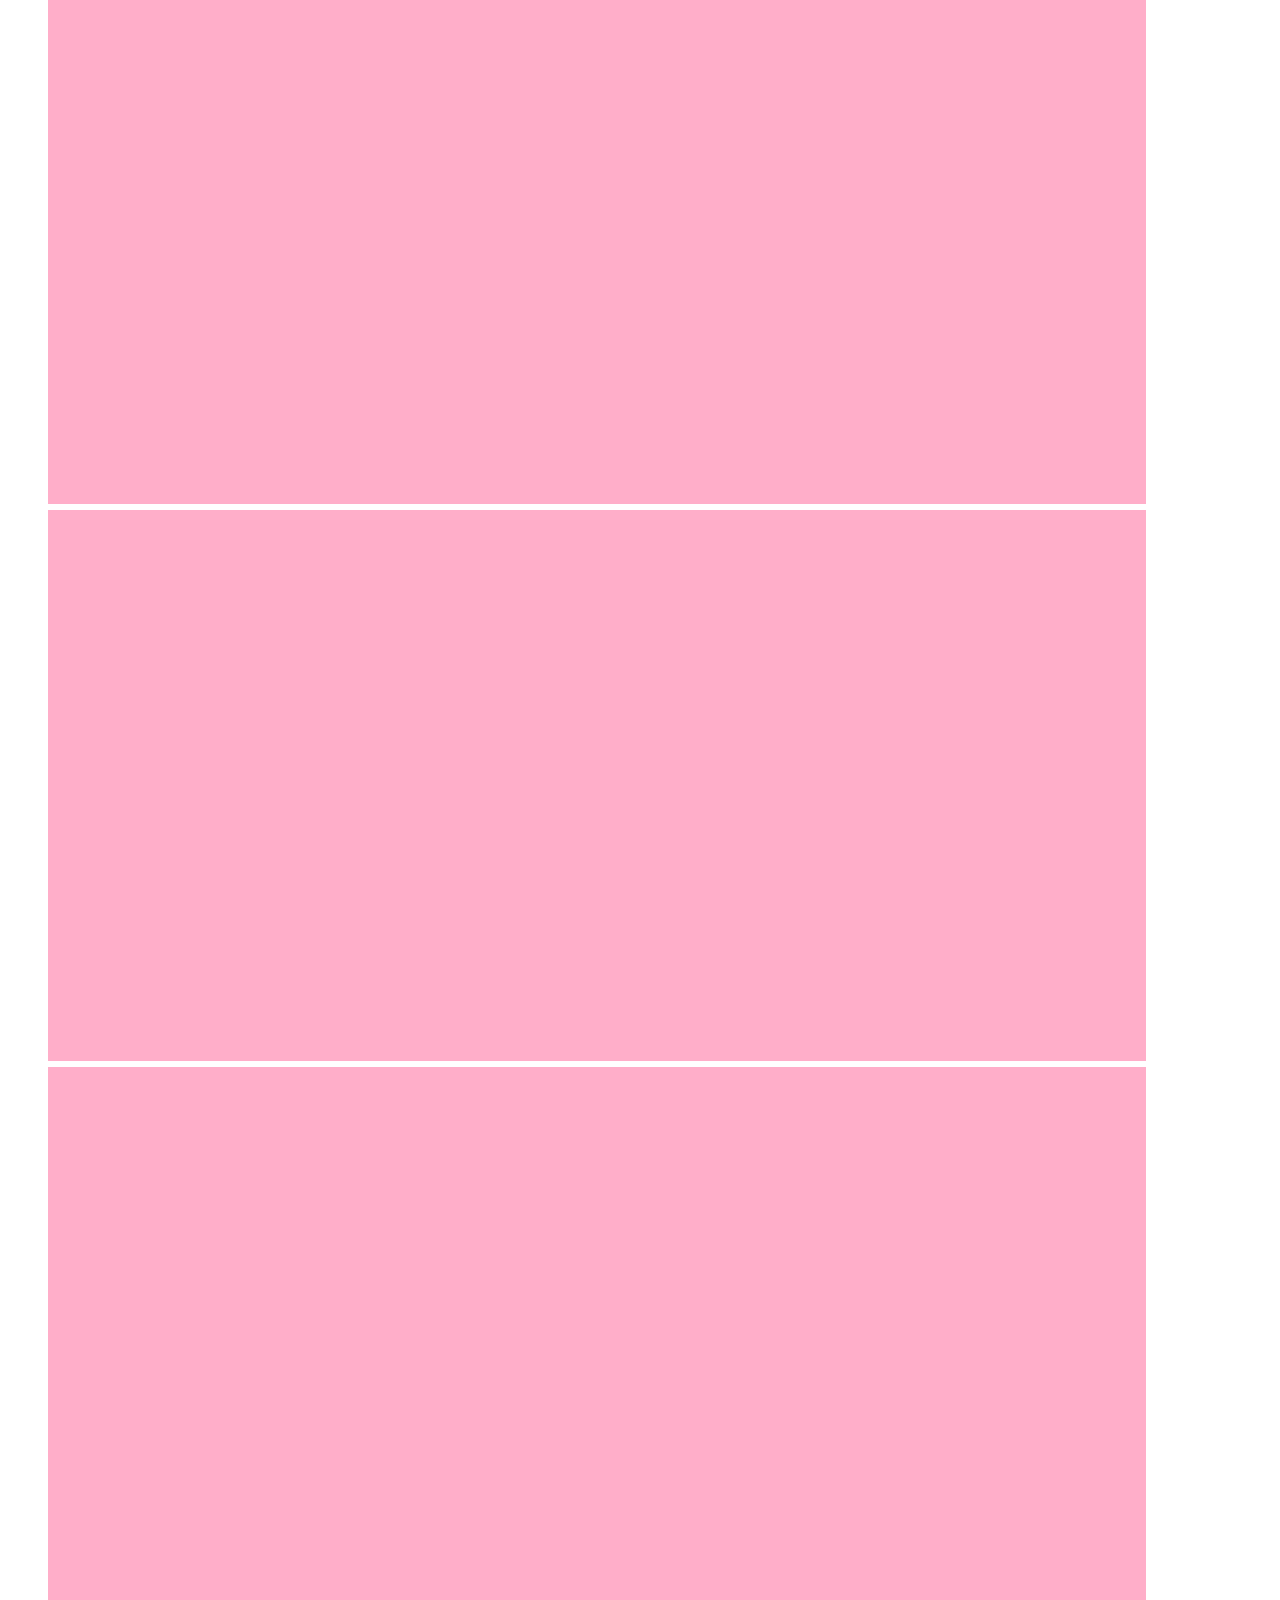
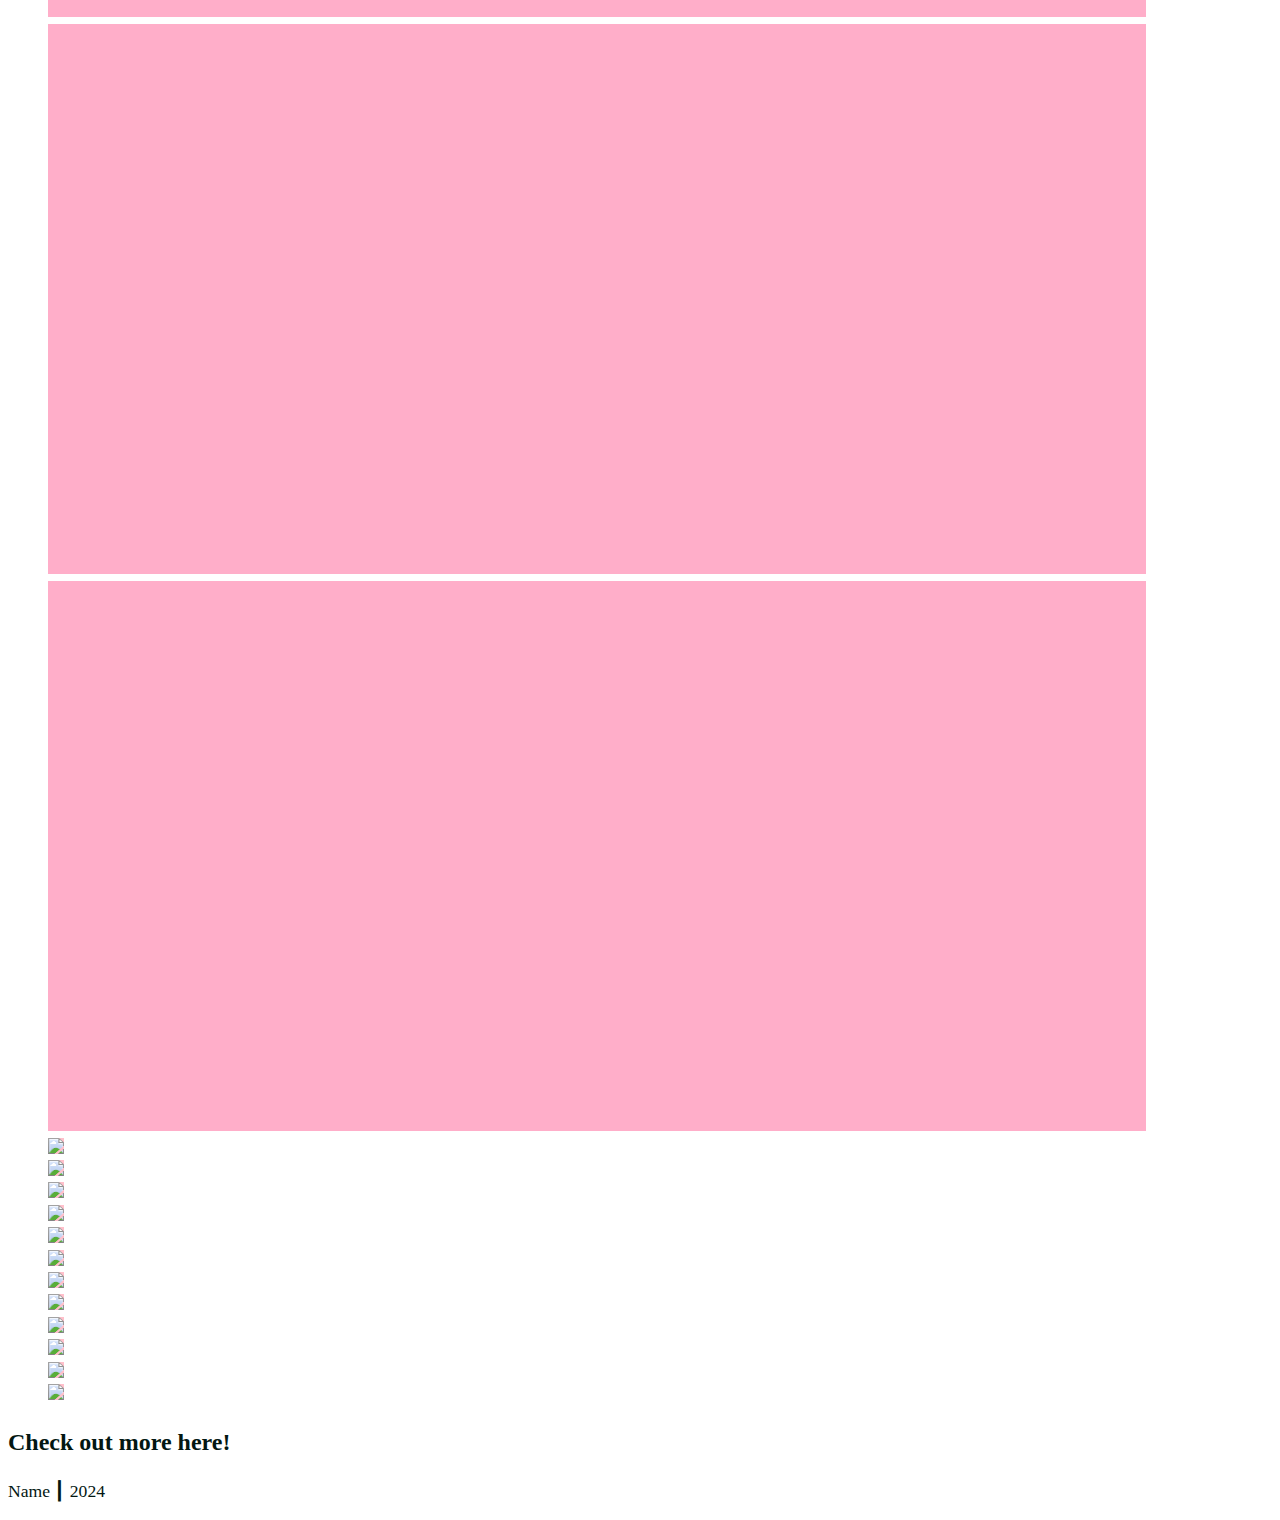
==== commit e5aa0410: "Added header html" ====
--- a/index.html
+++ b/index.html
@@ -18,19 +18,21 @@
 
 
 <!-- NAVIGATION-->  
-  <header>
-
-
-      <div> 
-        <ul></ul>
-        <ul></ul>
-        <ul></ul>
-        <ul></ul>
-
+<header>
+  <div class="content-wrapper">
+    <nav>
+      <div id="header-name">
+        <a href="index.html">Emma Reed</a>
       </div>
 
-
-  </header>
+      <ul>
+        <li><a href="#about">About</a></li>
+        <li><a href="press/press.html">Press</a></li>
+        <li><a href="publications/publications.html">Publications</a></li>
+      </ul>
+    </nav> 
+  </div>
+</header>
 
 <!-- MAIN INTRO -->  
   <main>
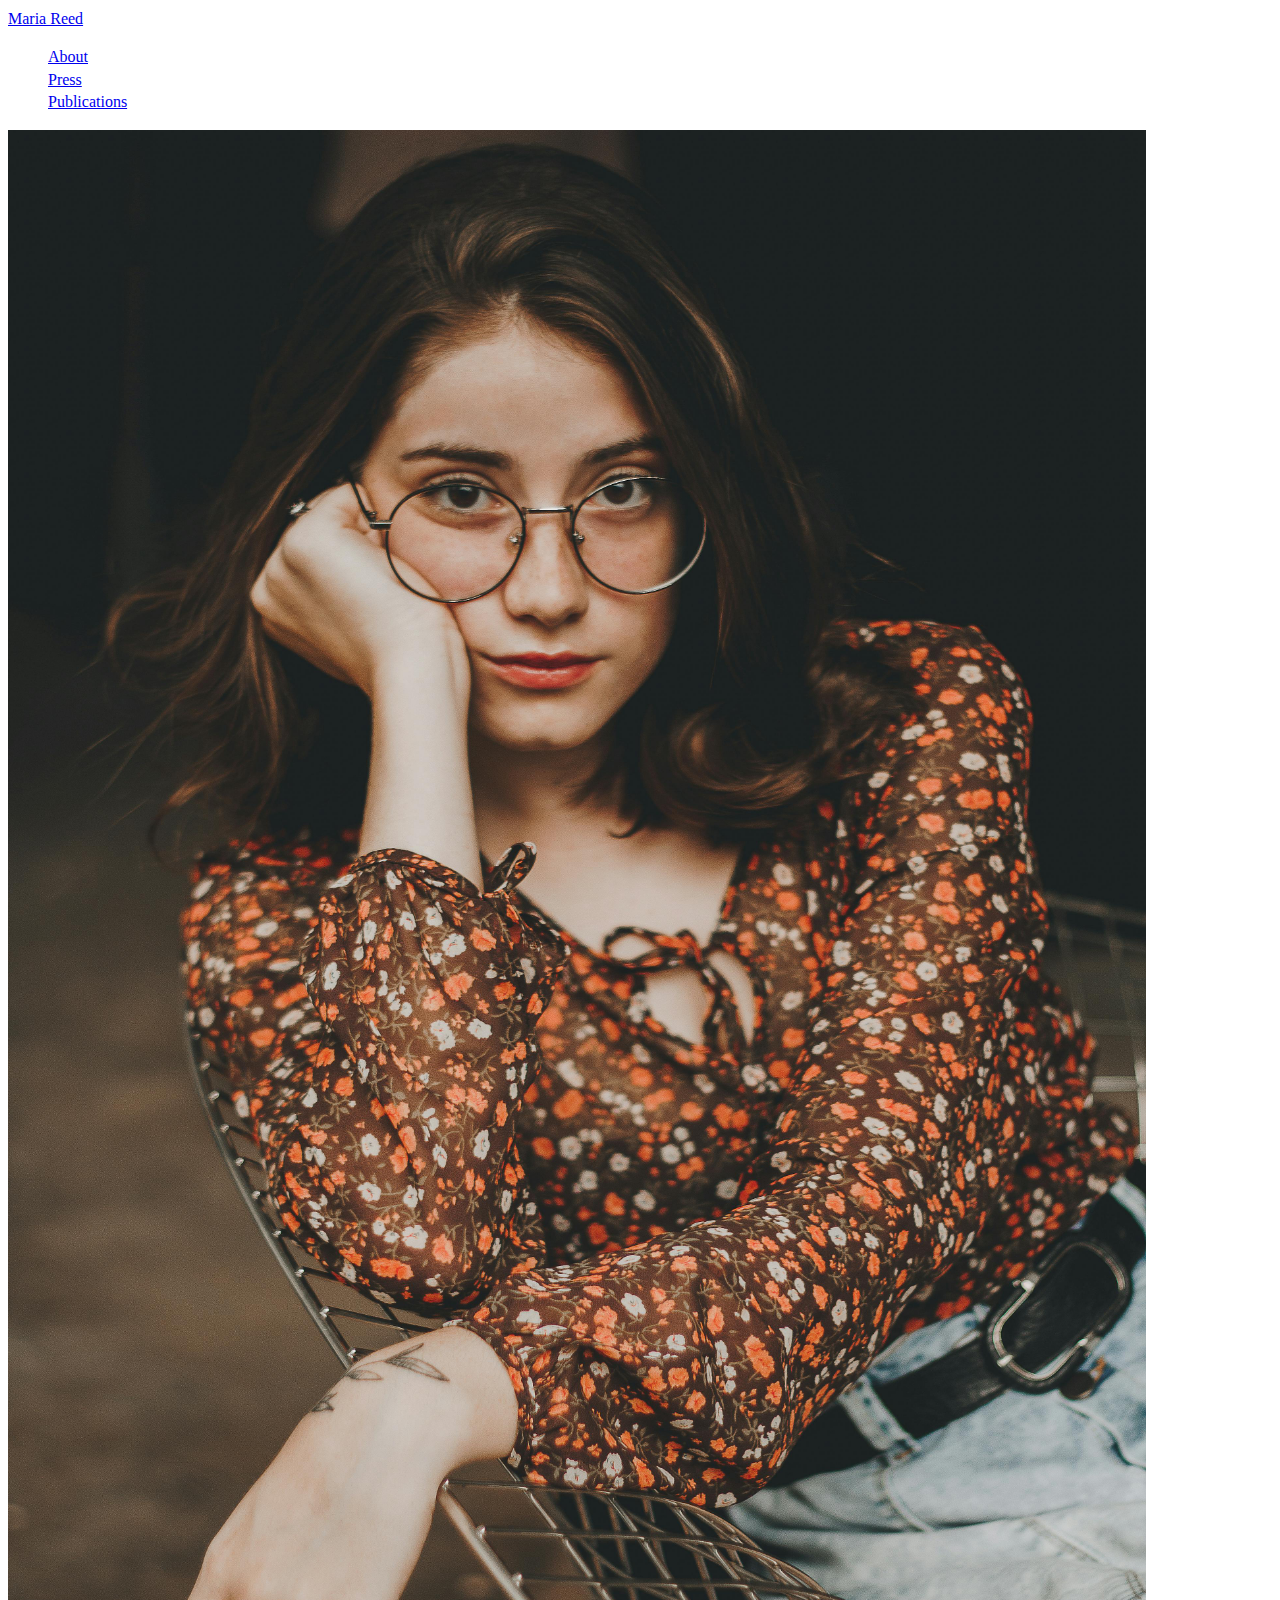
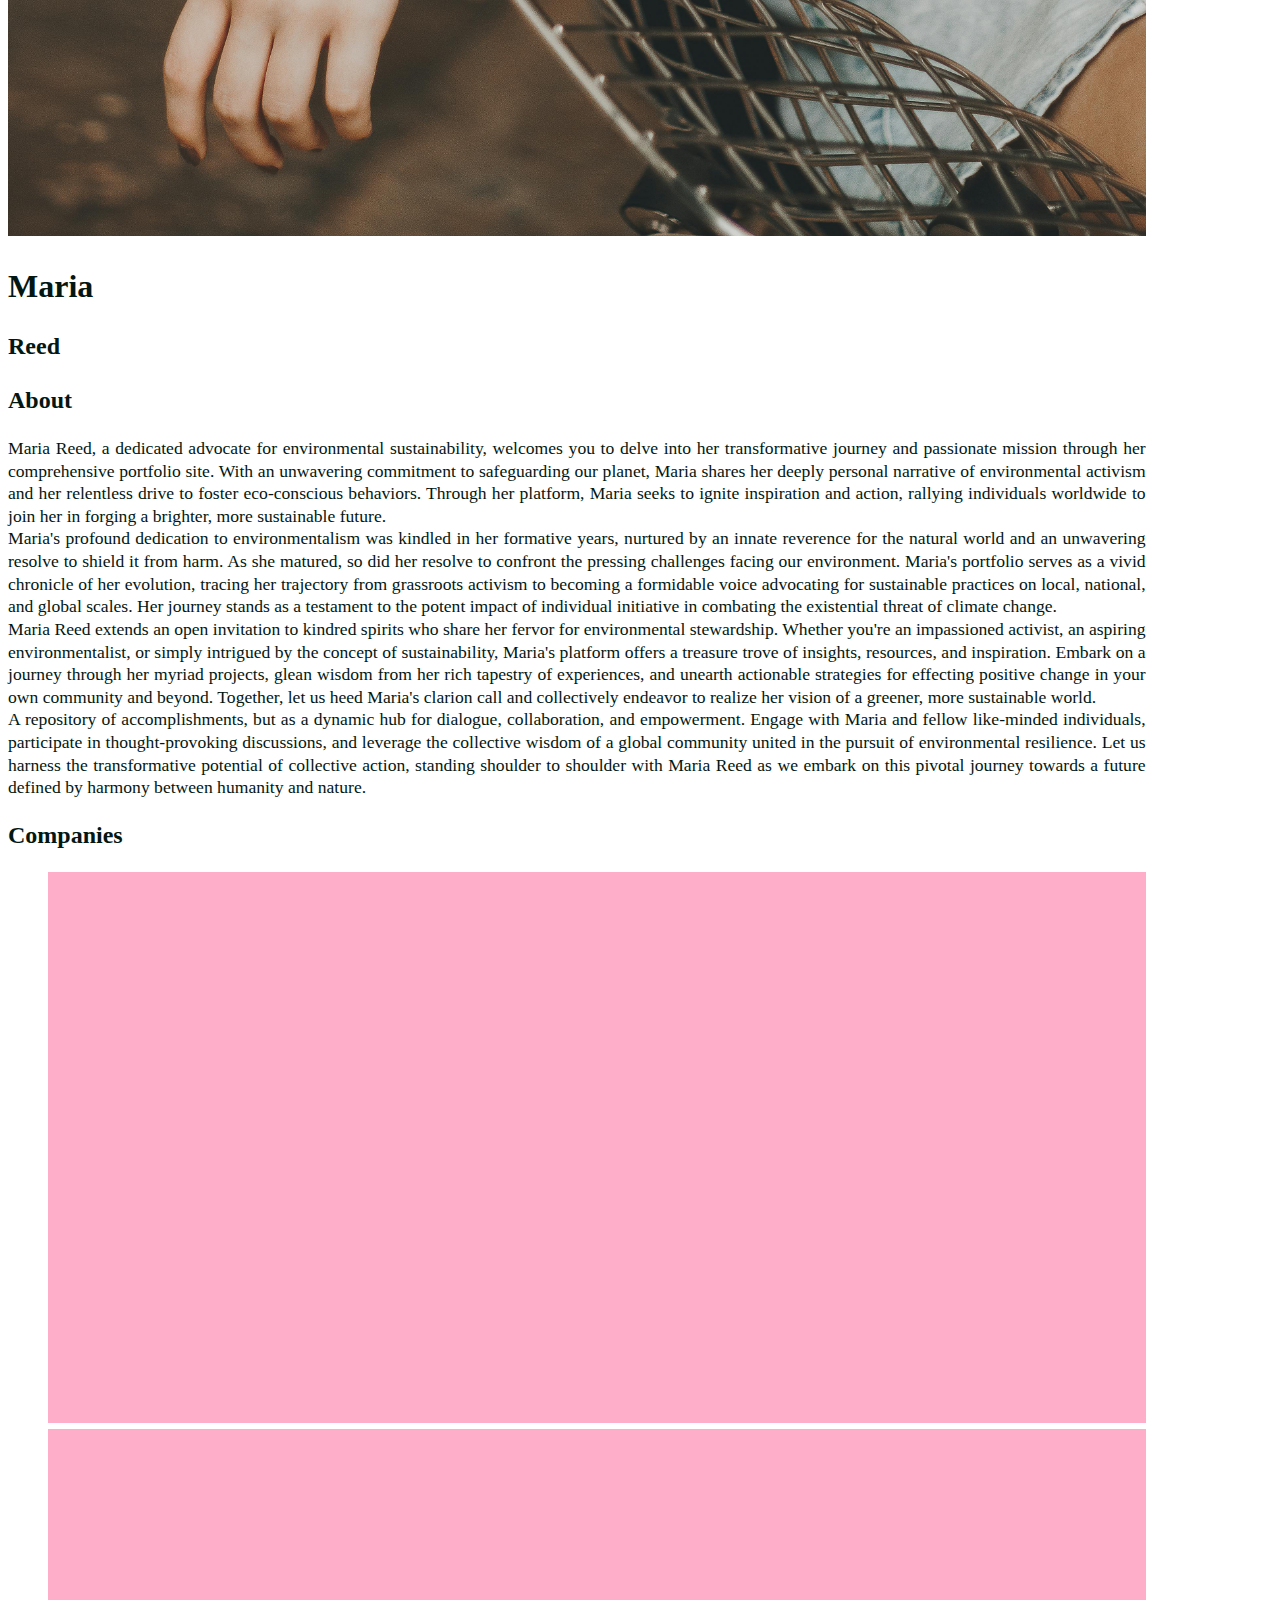
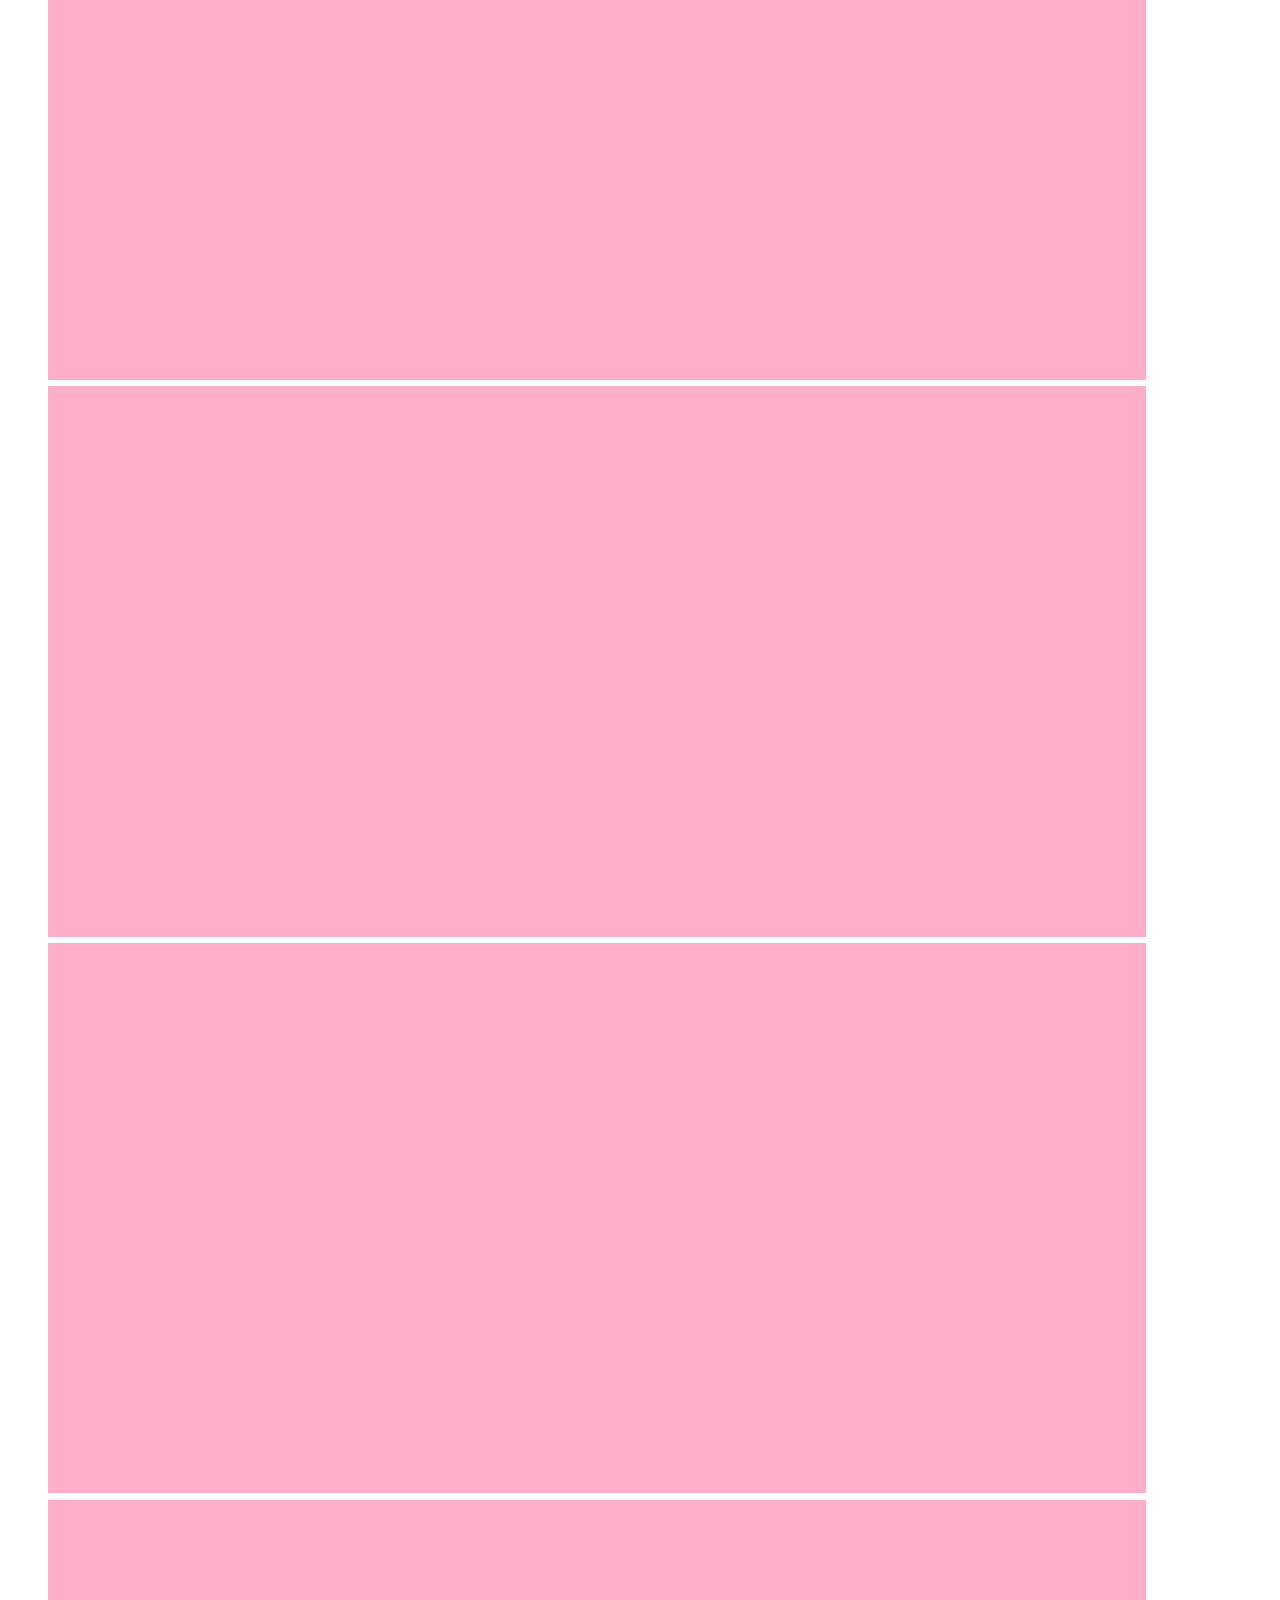
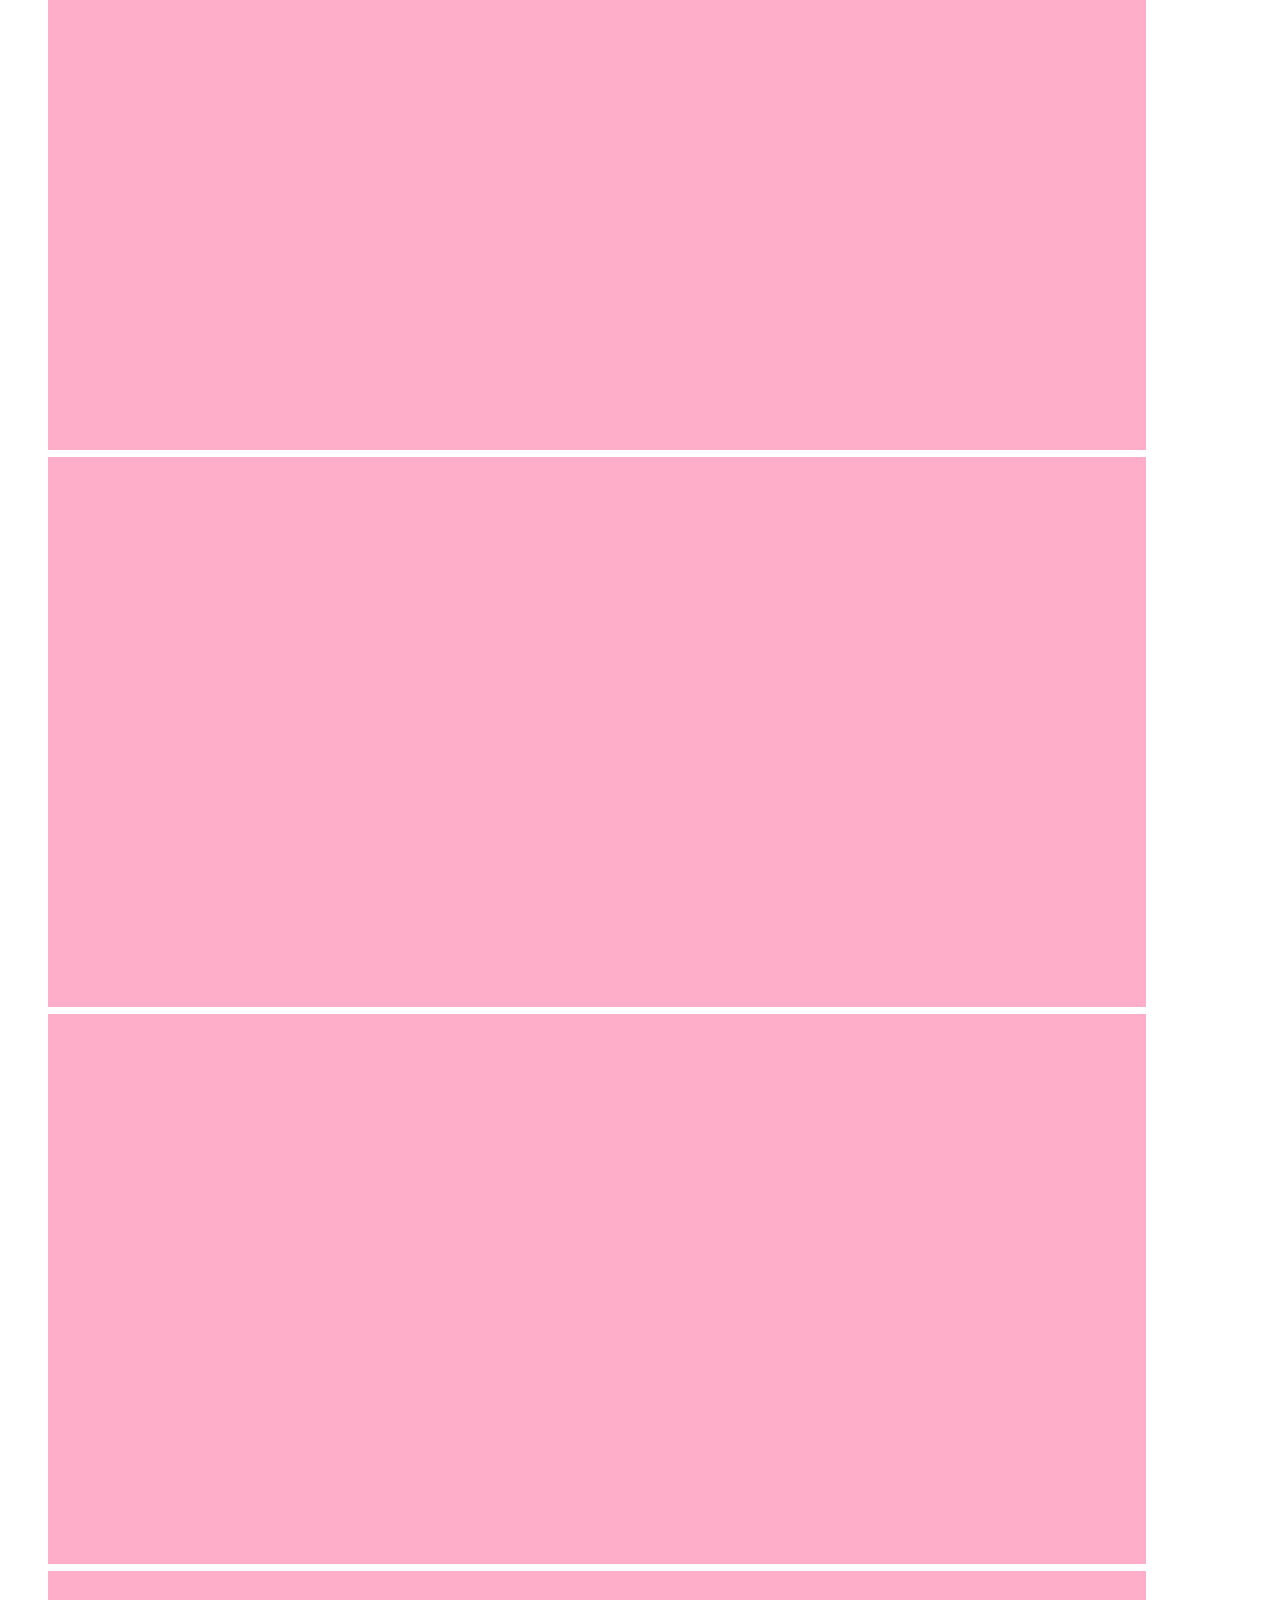
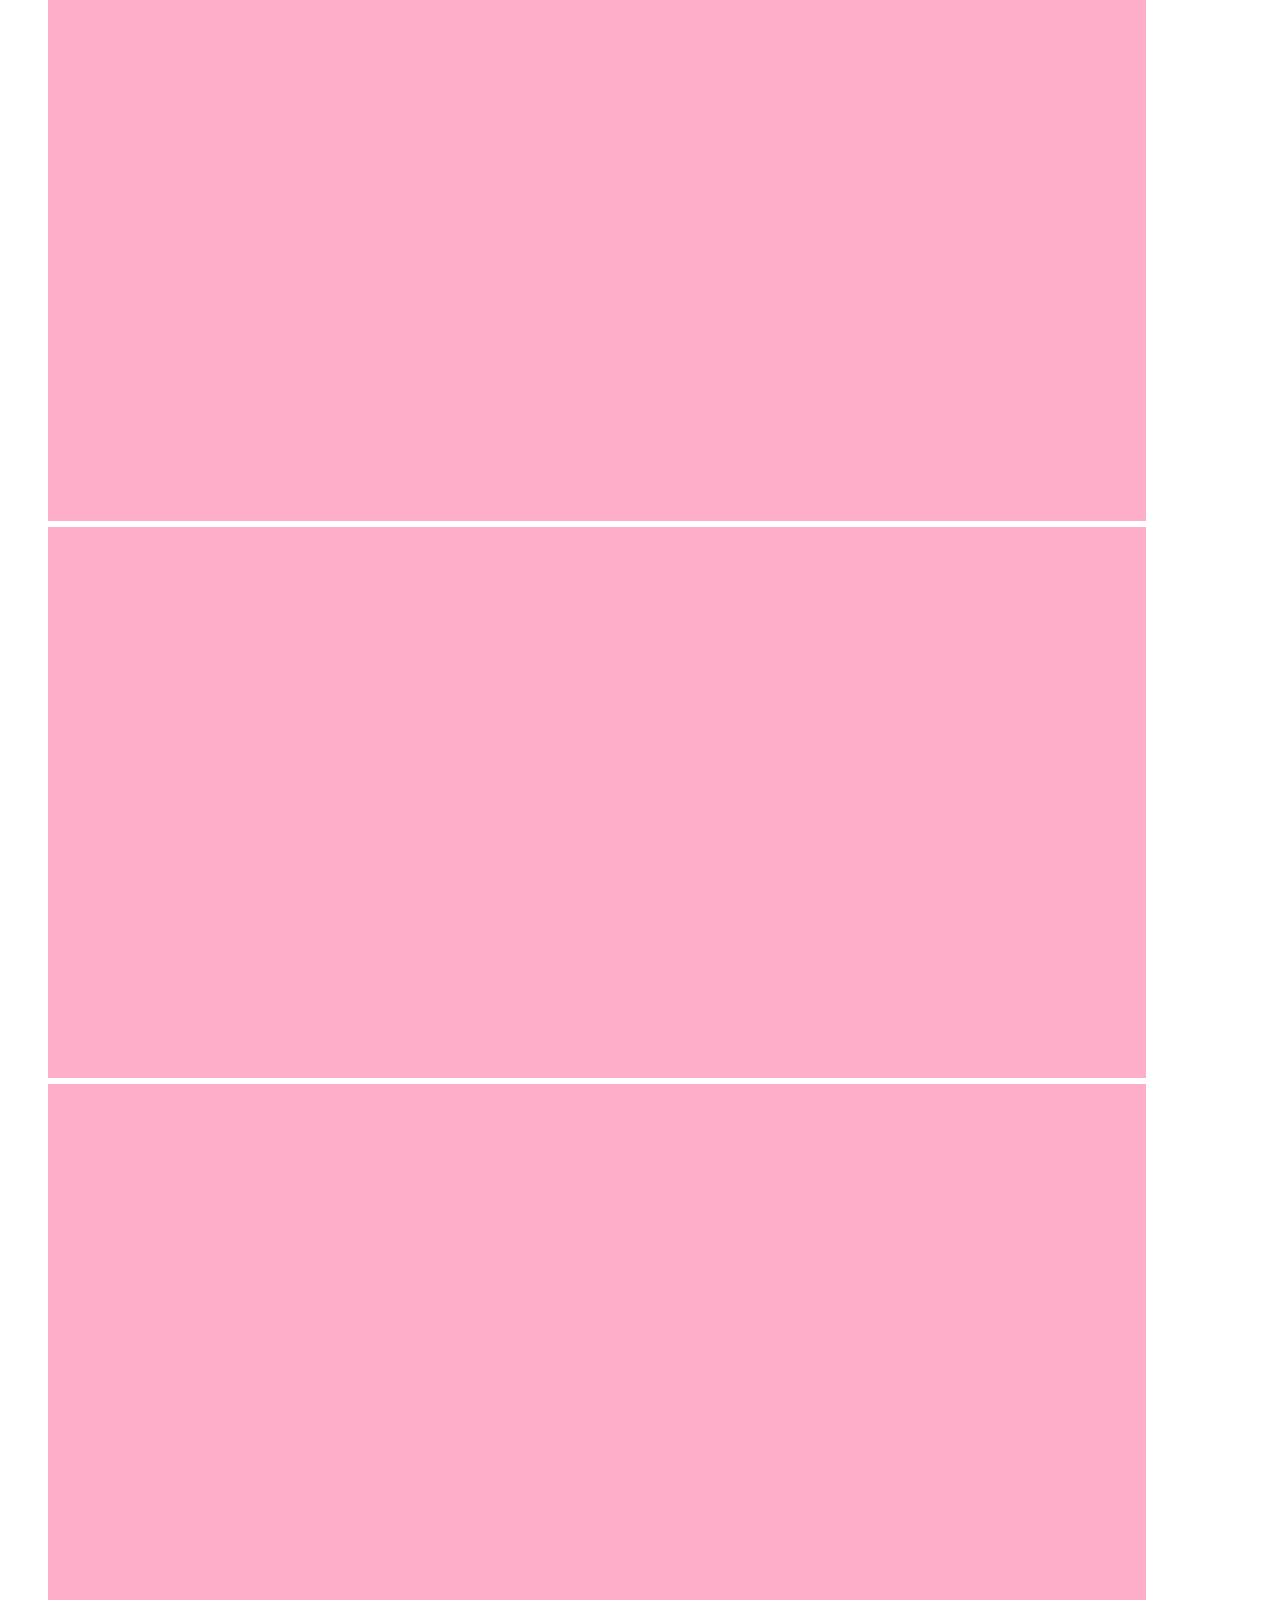
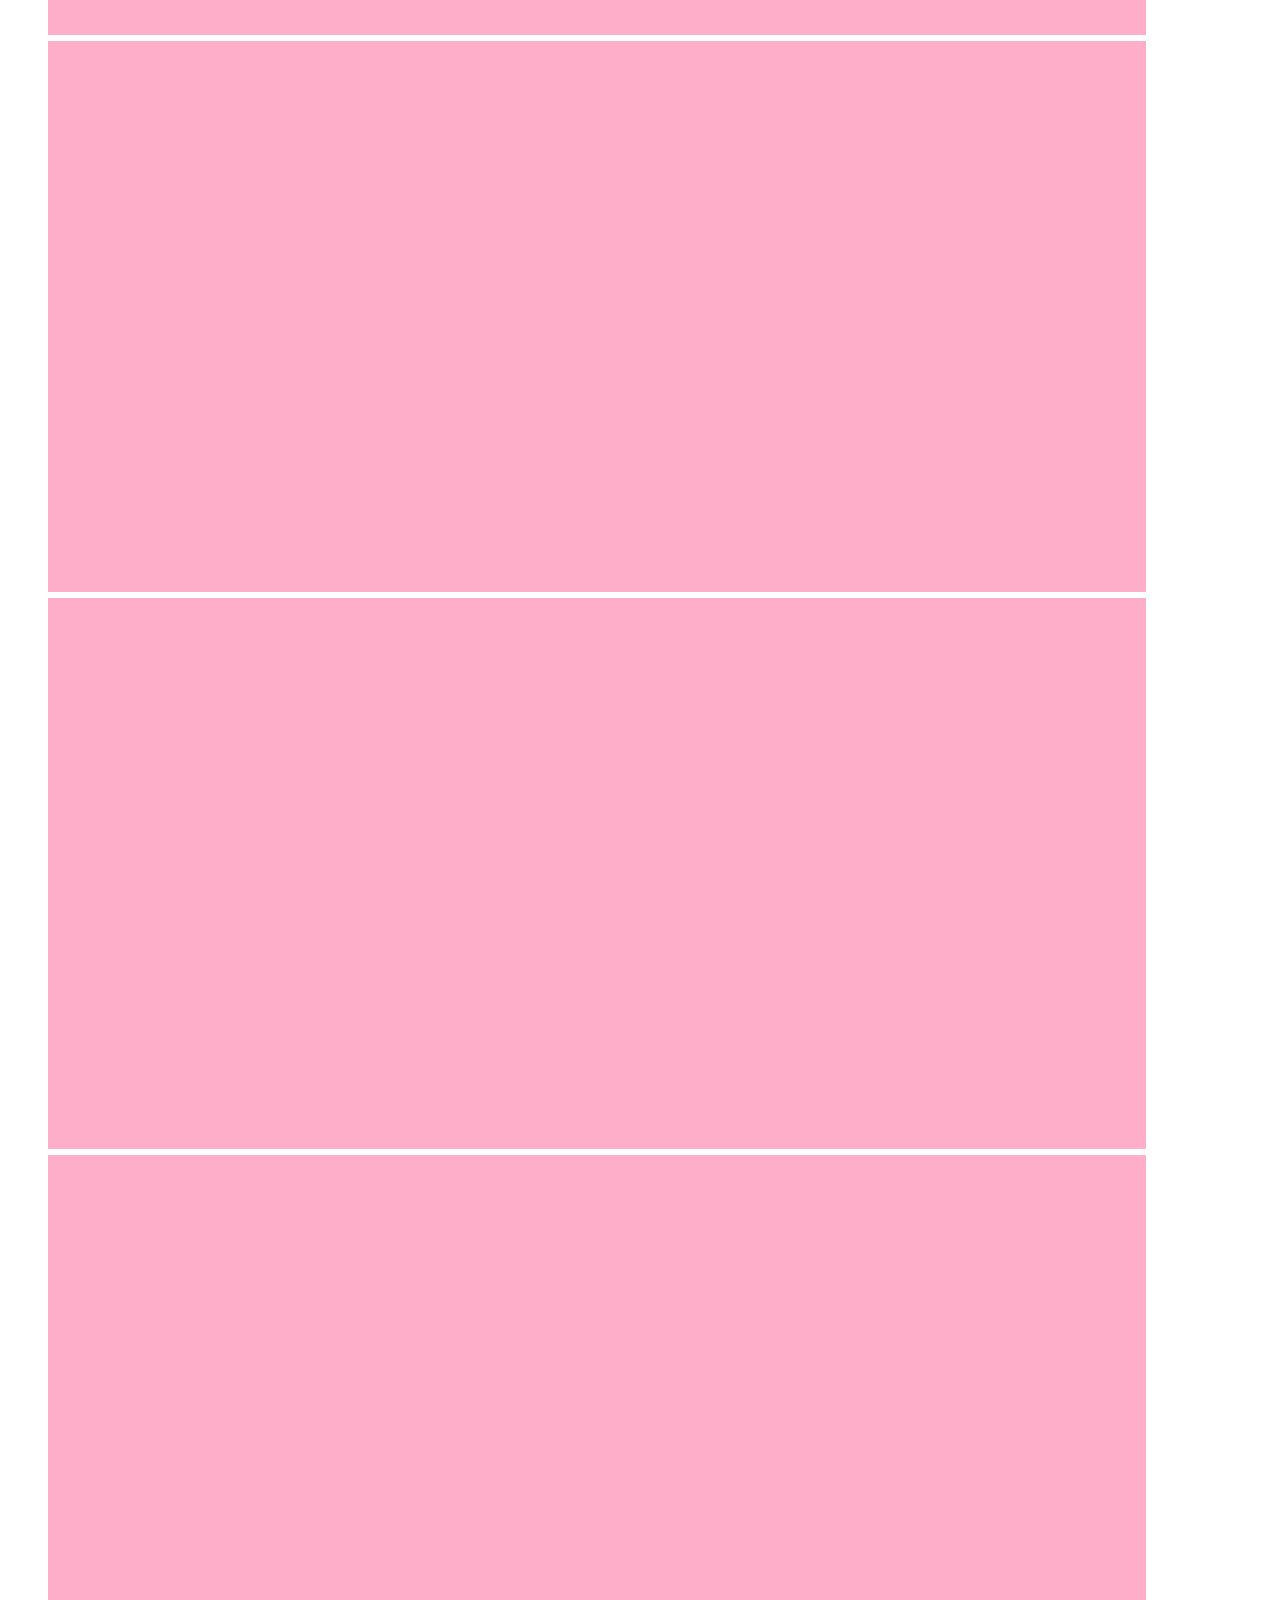
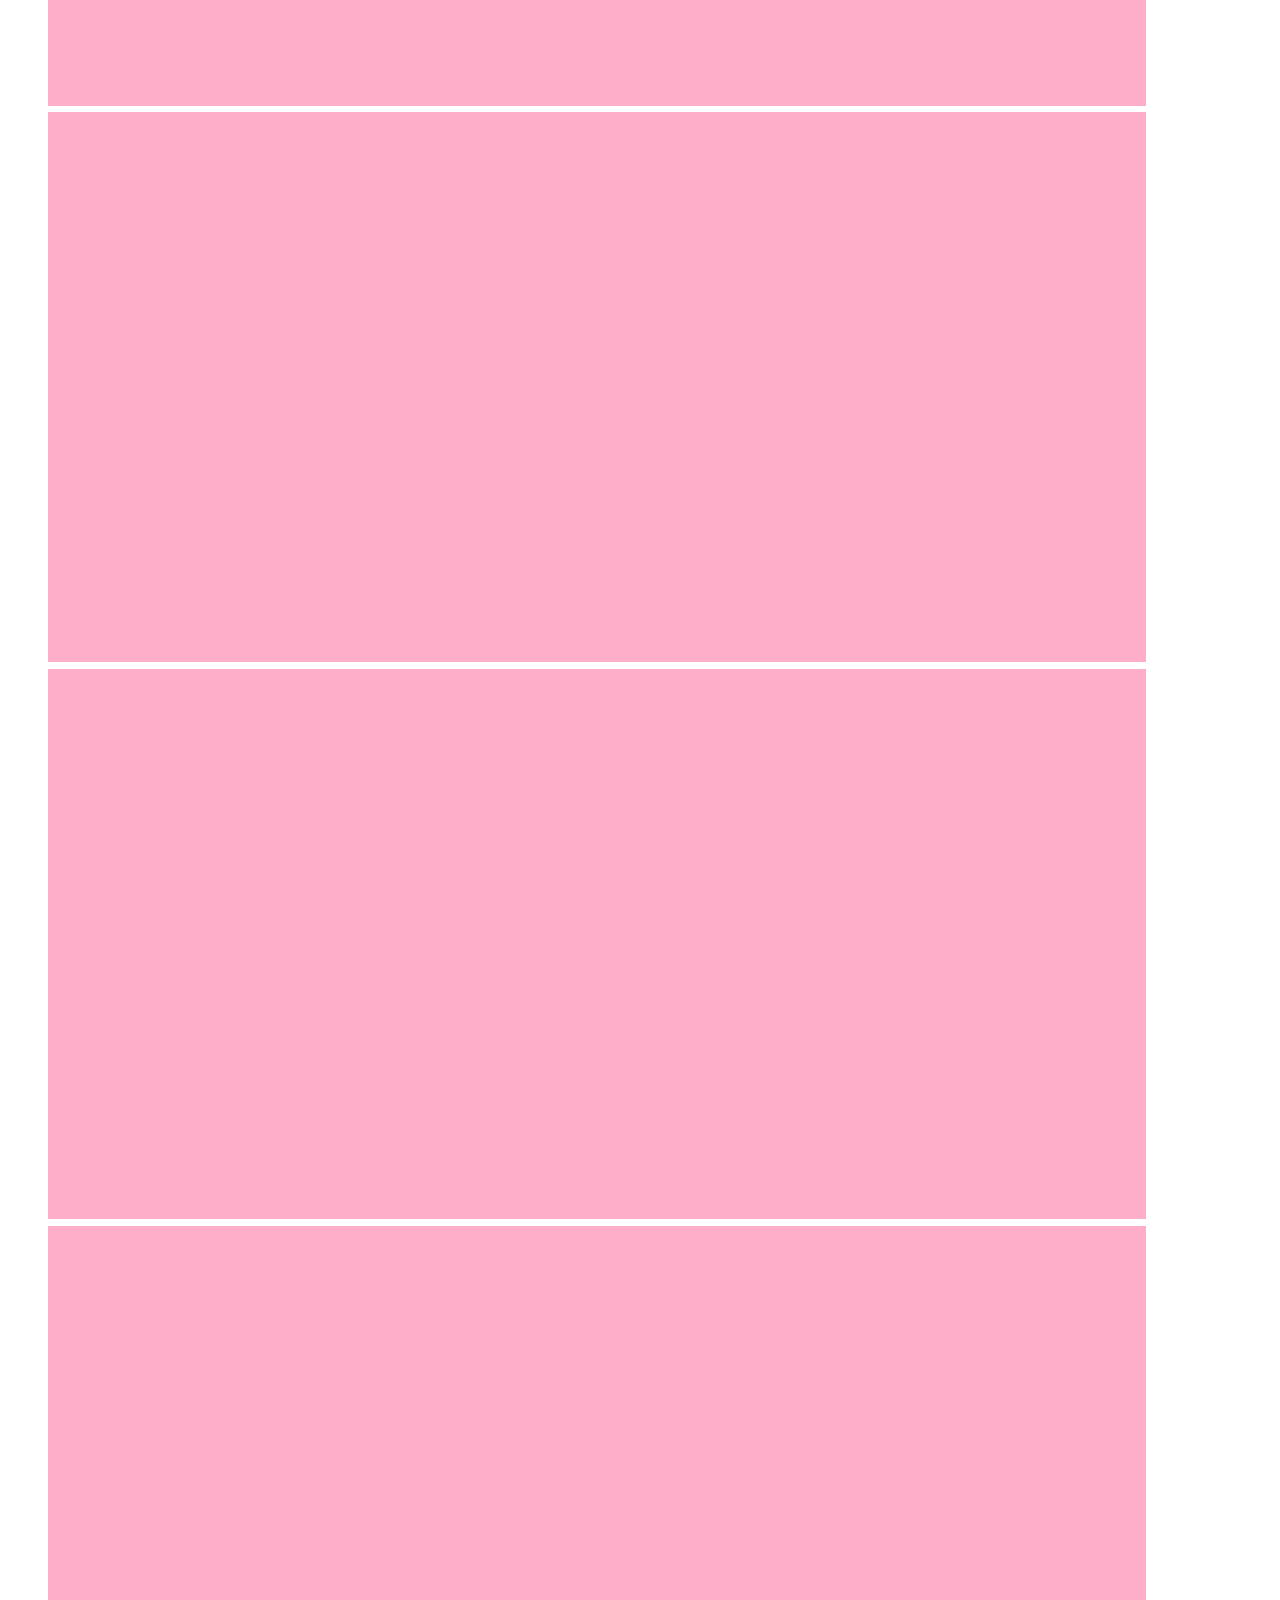
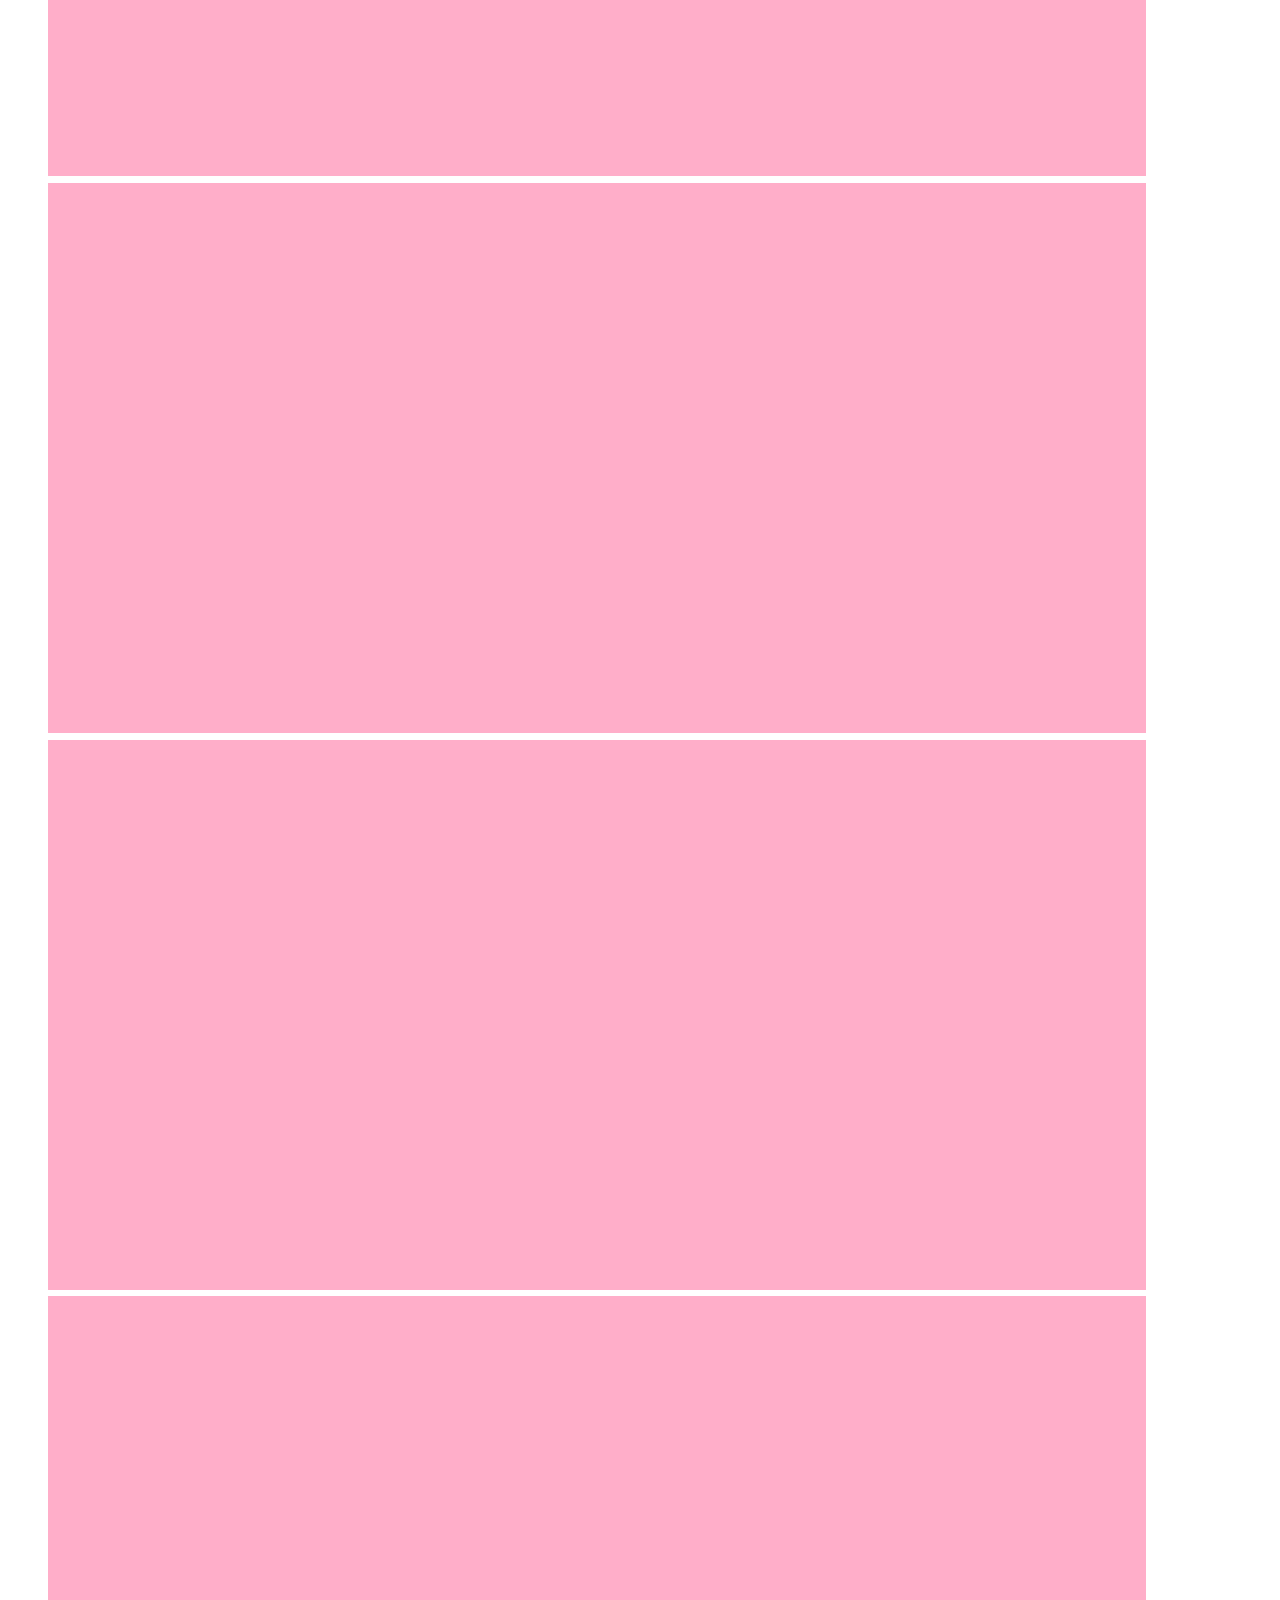
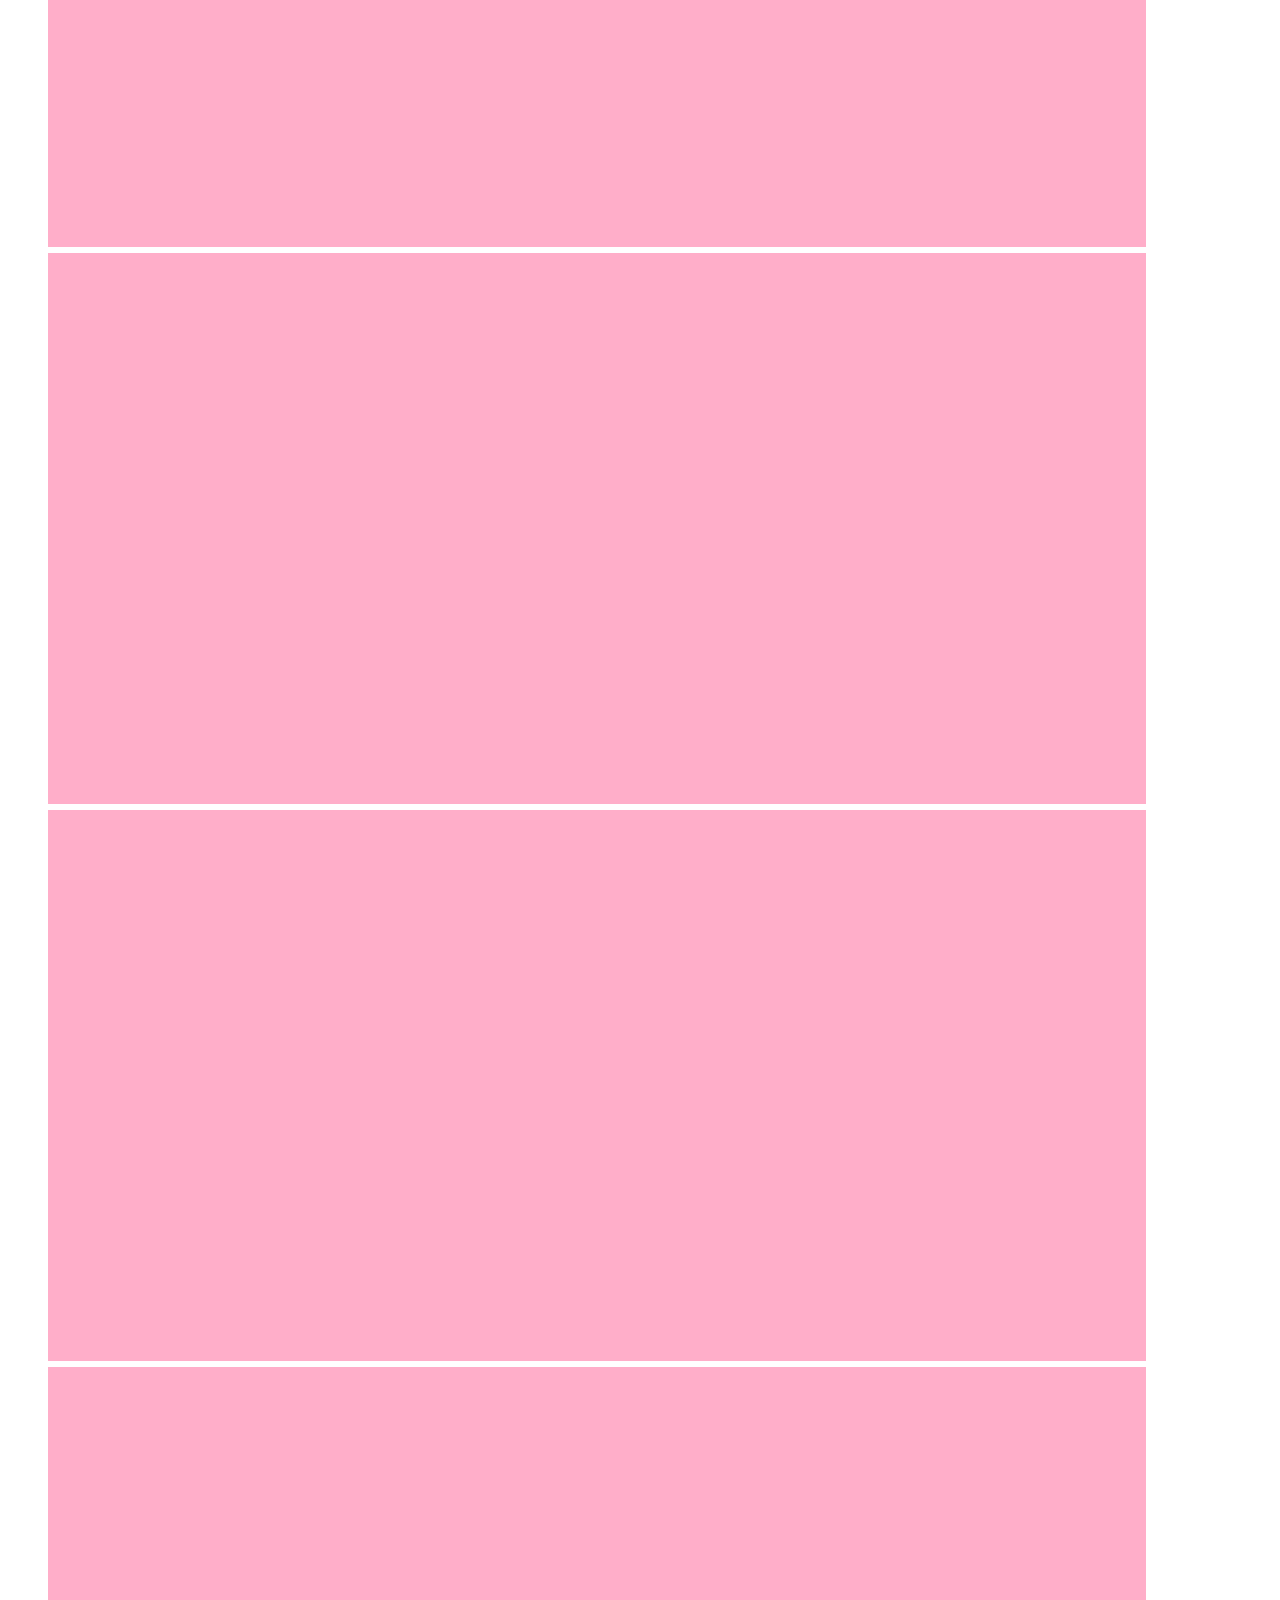
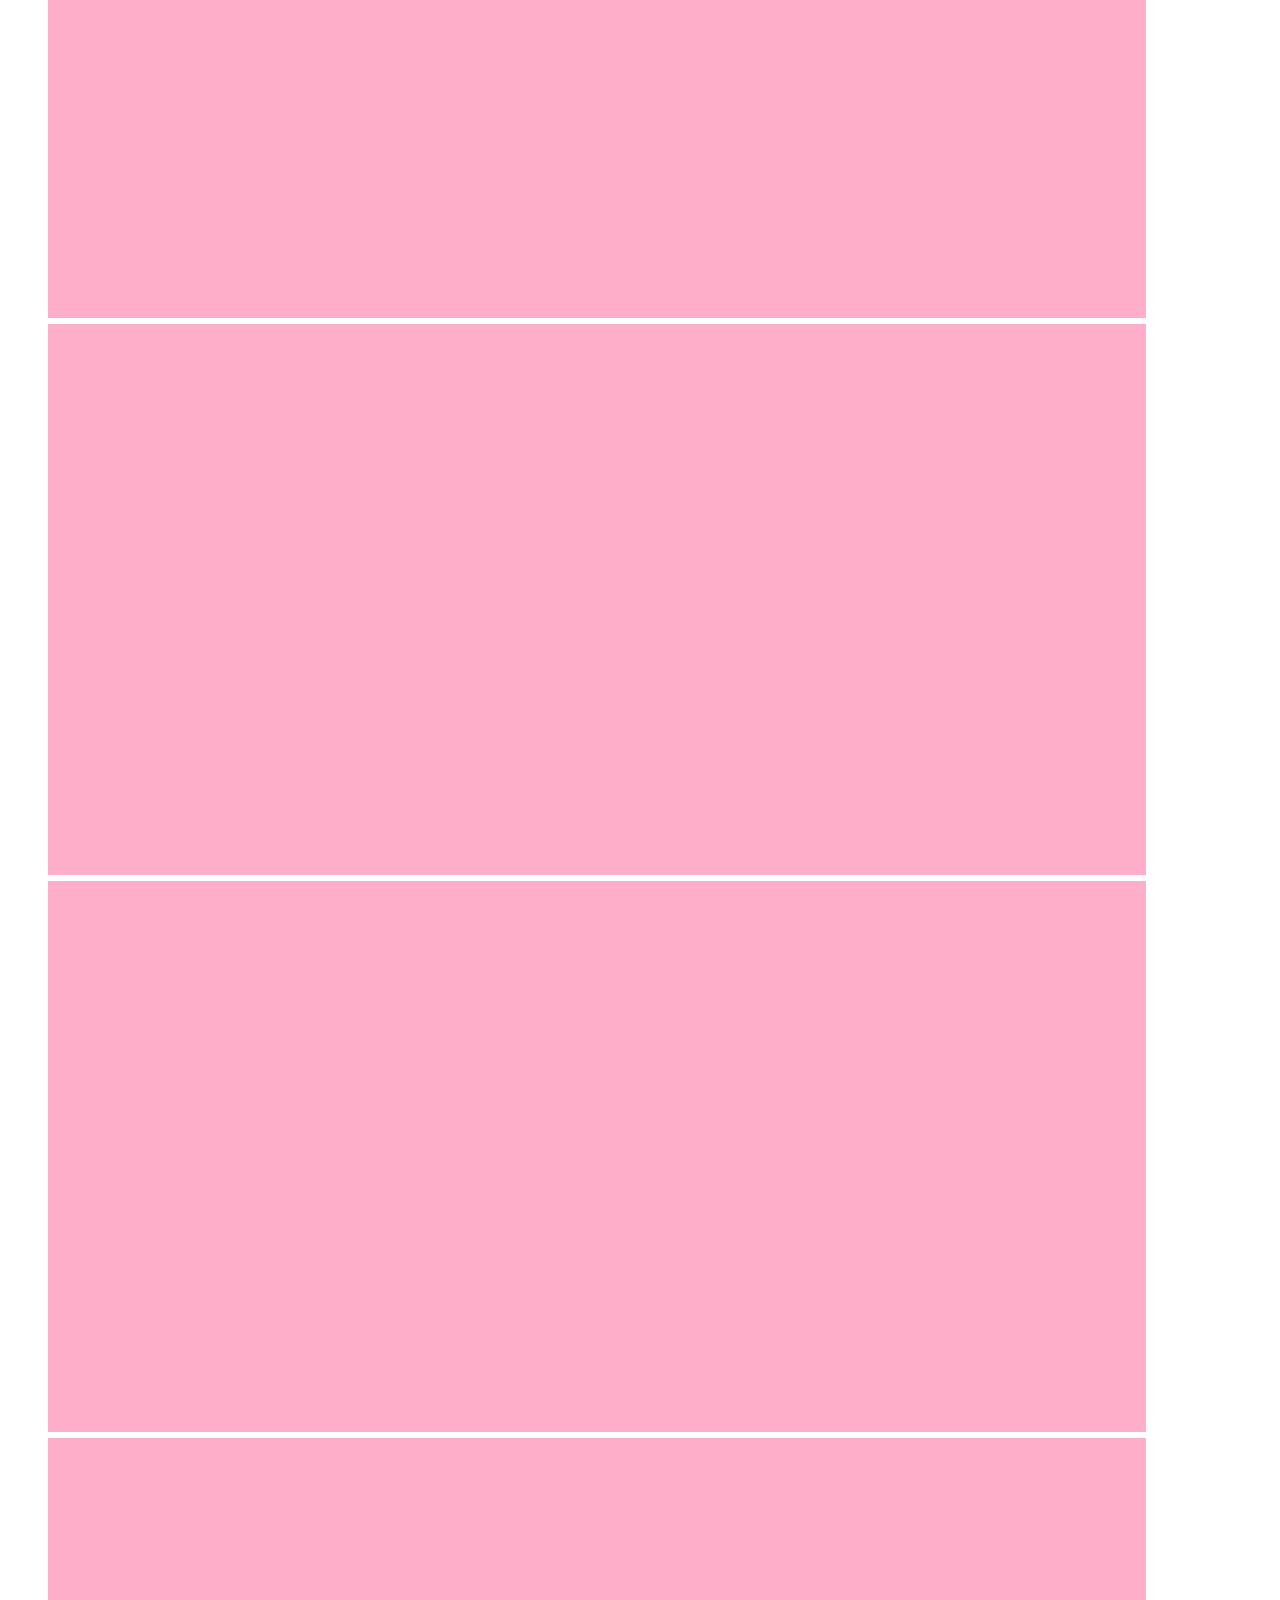
==== commit 2fdaae8c: "Replaced about paragraph" ====
--- a/index.html
+++ b/index.html
@@ -4,7 +4,7 @@
 <head>
   <meta charset="UTF-8">
   <meta name="viewport" content="width=device-width, initial-scale=1">
-  <title>First Last</title>
+  <title>Maria Reed</title>
   <link rel="stylesheet" href="css/normalize.css">
   <link rel="stylesheet" href="css/main.css">
   <script src="js/script.js" defer></script>
@@ -22,7 +22,7 @@
   <div class="content-wrapper">
     <nav>
       <div id="header-name">
-        <a href="index.html">Emma Reed</a>
+        <a href="index.html">Maria Reed</a>
       </div>
 
       <ul>
@@ -37,60 +37,103 @@
 <!-- MAIN INTRO -->  
   <main>
 
-    <section id="about">
-      <p>Lorem ipsum dolor sit amet. <!-- consectetur adipiscing elit, sed do eiusmod tempor incididunt ut labore et dolore magna aliqua. Feugiat nibh sed pulvinar proin gravida hendrerit lectus a. Donec pretium vulputate sapien nec sagittis aliquam malesuada bibendum. In massa tempor nec feugiat nisl pretium fusce id velit. Dui accumsan sit amet nulla. Lorem ipsum dolor sit amet consectetur. Quis enim lobortis scelerisque fermentum dui faucibus. Dictum non consectetur a erat nam at lectus urna. Amet porttitor eget dolor morbi non. Sem et tortor consequat id porta nibh venenatis. Leo vel fringilla est ullamcorper eget nulla. Ut lectus arcu bibendum at varius vel. Posuere morbi leo urna molestie at. Pellentesque id nibh tortor id aliquet lectus. Pretium nibh ipsum consequat nisl vel pretium lectus quam. Orci eu lobortis elementum nibh tellus molestie. Vestibulum lorem sed risus ultricies tristique nulla aliquet enim. Bibendum neque egestas congue quisque. Tincidunt id aliquet risus feugiat in ante metus dictum. -->
-      </p>
-    </section>
+    <main>
+      <section id="intro">
+  
+        <div class="content-wrapper">
+  
+          <div class="img-container">
+            <img src="img/profilepicture.jpg" alt="maria's portrait picture">
+          </div>
+  
+          <div class="name-wrapper">
+            <h1 class="first">
+              Maria
+            </h1>
 
-    <section id="grid">
+            <h2 class="last">
+              Reed
+            </h2>
+          </div> 
+
+        </div>
+      </section>
+
+<!-- ABOUT -->
+
+      <section id="about">
+        <div class="content-wrapper">  
+
+          <div class="body-title">
+            <h2>About</h2>
+          </div>
+
+          <div class="about-description"> 
+            <p>
+              Maria Reed, a dedicated advocate for environmental sustainability, welcomes you to delve into her transformative journey and passionate mission through her comprehensive portfolio site. With an unwavering commitment to safeguarding our planet, Maria shares her deeply personal narrative of environmental activism and her relentless drive to foster eco-conscious behaviors. Through her platform, Maria seeks to ignite inspiration and action, rallying individuals worldwide to join her in forging a brighter, more sustainable future.
+              <br>
+              Maria's profound dedication to environmentalism was kindled in her formative years, nurtured by an innate reverence for the natural world and an unwavering resolve to shield it from harm. As she matured, so did her resolve to confront the pressing challenges facing our environment. Maria's portfolio serves as a vivid chronicle of her evolution, tracing her trajectory from grassroots activism to becoming a formidable voice advocating for sustainable practices on local, national, and global scales. Her journey stands as a testament to the potent impact of individual initiative in combating the existential threat of climate change.
+              <br>
+              Maria Reed extends an open invitation to kindred spirits who share her fervor for environmental stewardship. Whether you're an impassioned activist, an aspiring environmentalist, or simply intrigued by the concept of sustainability, Maria's platform offers a treasure trove of insights, resources, and inspiration. Embark on a journey through her myriad projects, glean wisdom from her rich tapestry of experiences, and unearth actionable strategies for effecting positive change in your own community and beyond. Together, let us heed Maria's clarion call and collectively endeavor to realize her vision of a greener, more sustainable world.
+              <br>
+              A repository of accomplishments, but as a dynamic hub for dialogue, collaboration, and empowerment. Engage with Maria and fellow like-minded individuals, participate in thought-provoking discussions, and leverage the collective wisdom of a global community united in the pursuit of environmental resilience. Let us harness the transformative potential of collective action, standing shoulder to shoulder with Maria Reed as we embark on this pivotal journey towards a future defined by harmony between humanity and nature.
+            </p>
+          </div>        
+        </div>
+      </section>
+
+<!-- COMPANIES -->           
+
+
+      <section id="companies">
+        <div class="content-wrapper">
+
+          <div class="body-title">
+            <h2>Companies</h2>
+          </div>
+      
+          <ul>
+            <li><img src="img/image.png"></li>
+            <li><img src="img/image.png"></li>
+            <li><img src="img/image.png"></li>
+            <li><img src="img/image.png"></li>
+            <li><img src="img/image.png"></li>
+            <li><img src="img/image.png"></li>
+            <li><img src="img/image.png"></li> 
+            <li><img src="img/image.png"></li>
+            <li><img src="img/image.png"></li>
+            <li><img src="img/image.png"></li>
+            <li><img src="img/image.png"></li>
+            <li><img src="img/image.png"></li>
+            <li><img src="img/image.png"></li>
+            <li><img src="img/image.png"></li>
+            <li><img src="img/image.png"></li>
+            <li><img src="img/image.png"></li>
+            <li><img src="img/image.png"></li>
+            <li><img src="img/image.png"></li>
+            <li><img src="img/image.png" ></li>
+            <li><img src="img/image.png"></li>
+            <li><img src="img/image.png"></li>
+            <li><img src="img/image.png"></li>
+            <li><img src="img/image.png"></li>
+            <li><img src="img/image.png"></li>
+            <li><img src="img/image.png"></li>
+            <li><img src="img/image.png" ></li>
+            <li><img src="img/image.png" ></li>
+            <li><img src="img/image.png"></li>
+          </ul>
+        </div>
+      
+
+      </section>
 
 
 
-      <div class="content-wrapper">
-
-        <div class="title">
-          <h2>title</h2>
-        </div>
-    
-        <ul>
-          <li><img src="img/image.png"></li>
-          <li><img src="img/image.png"></li>
-          <li><img src="img/image.png"></li>
-          <li><img src="img/image.png"></li>
-          <li><img src="img/image.png"></li>
-          <li><img src="img/image.png"></li>
-          <li><img src="img/image.png"></li> 
-          <li><img src="img/image.png"></li>
-          <li><img src="img/image.png"></li>
-          <li><img src="img/image.png"></li>
-          <li><img src="img/image.png"></li>
-          <li><img src="img/image.png"></li>
-          <li><img src="img/image.png"></li>
-          <li><img src="img/image.png"></li>
-          <li><img src="img/image.png"></li>
-          <li><img src="img/image.png"></li>
-          <li><img src="img/image17.png"></li>
-          <li><img src="img/image18.png"></li>
-          <li><img src="img/image19.png" ></li>
-          <li><img src="img/image20.jpg"></li>
-          <li><img src="img/image21.png"></li>
-          <li><img src="img/image22.jpg""></li>
-          <li><img src="img/image23.jpg"></li>
-          <li><img src="img/image24.png"></li>
-          <li><img src="img/image25.jpg"></li>
-          <li><img src="img/image26.png" ></li>
-          <li><img src="img/image27.jpg" ></li>
-          <li><img src="img/image28.png"></li>
-        </ul>
-      </div>
-
-    </section>
 
 
 
-    </section>
 
-    <section id="shoutout">
+
 
 
     </section> 
@@ -105,7 +148,7 @@
           </div>
 
         <div class="copyright">
-          <p>Name ┃ 2024</p>
+          <p>Maria Reed ┃ 2024</p>
         </div>
       
       </div>  
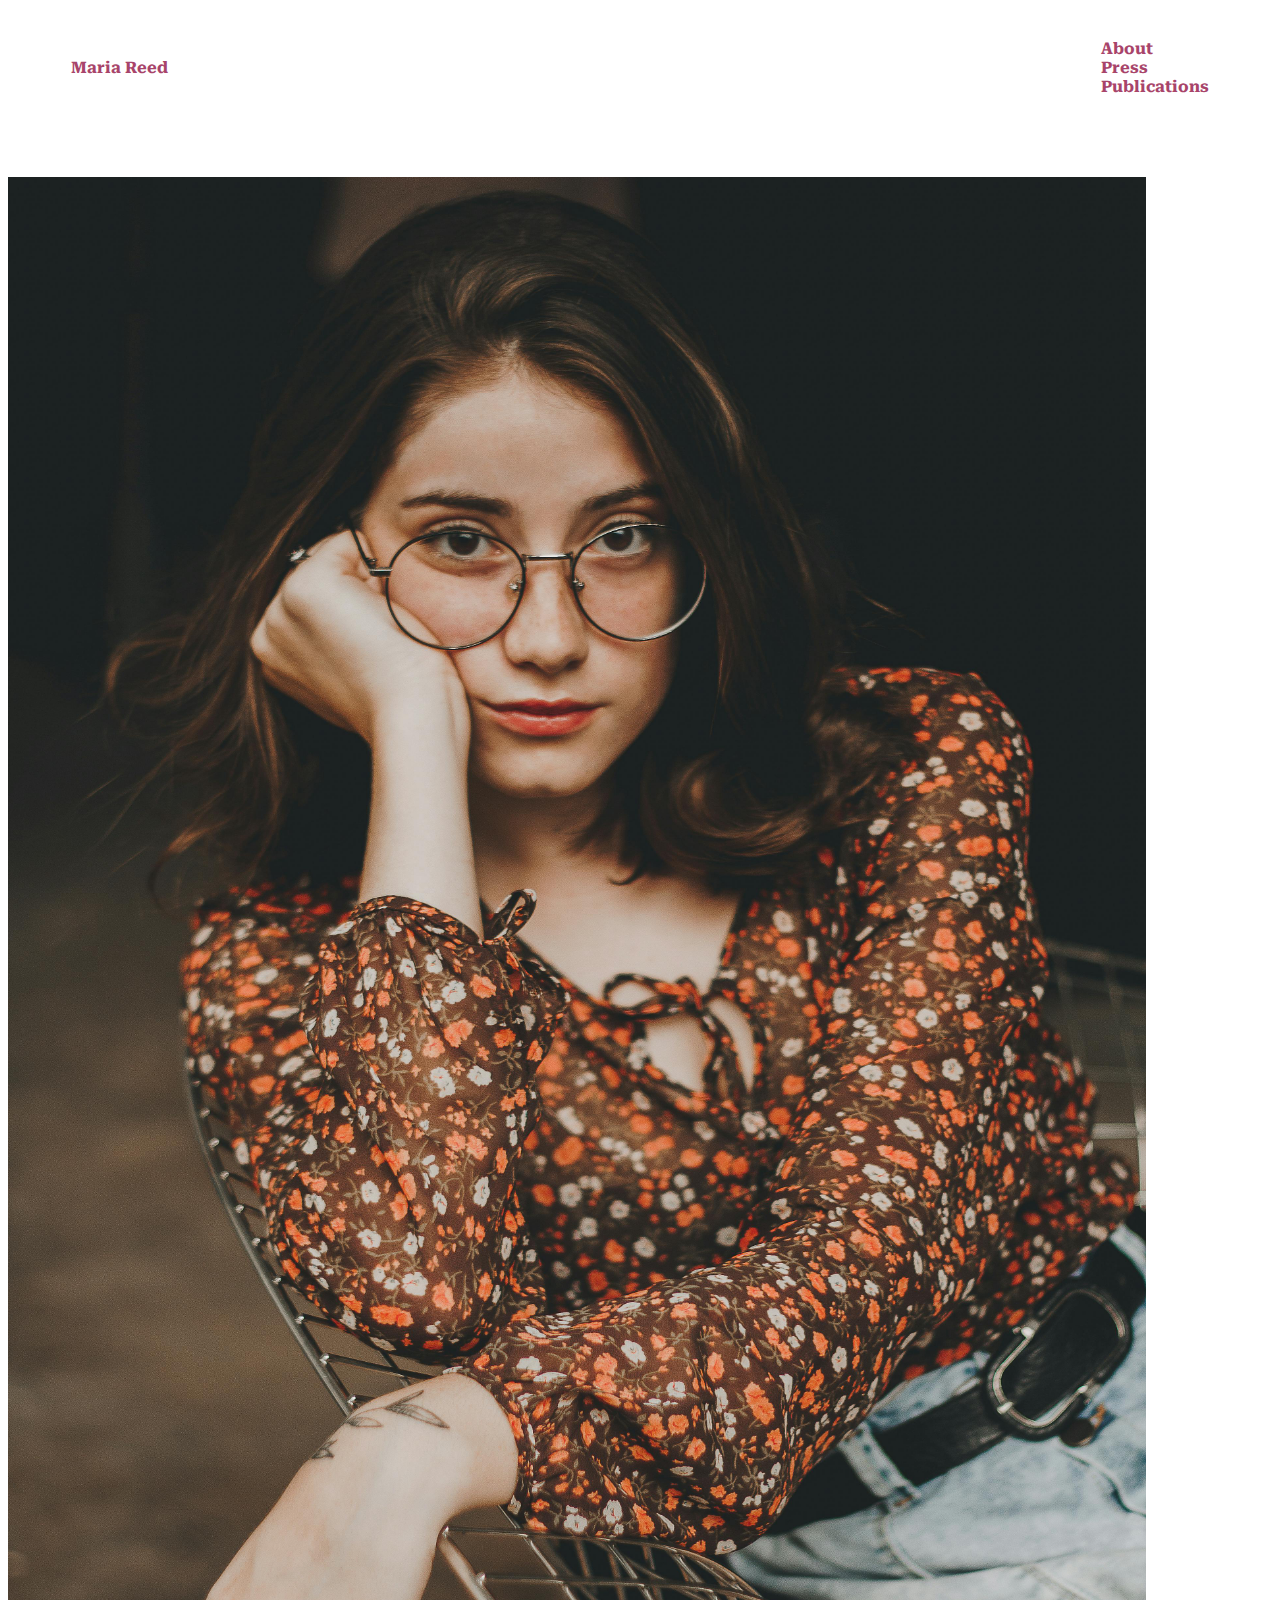
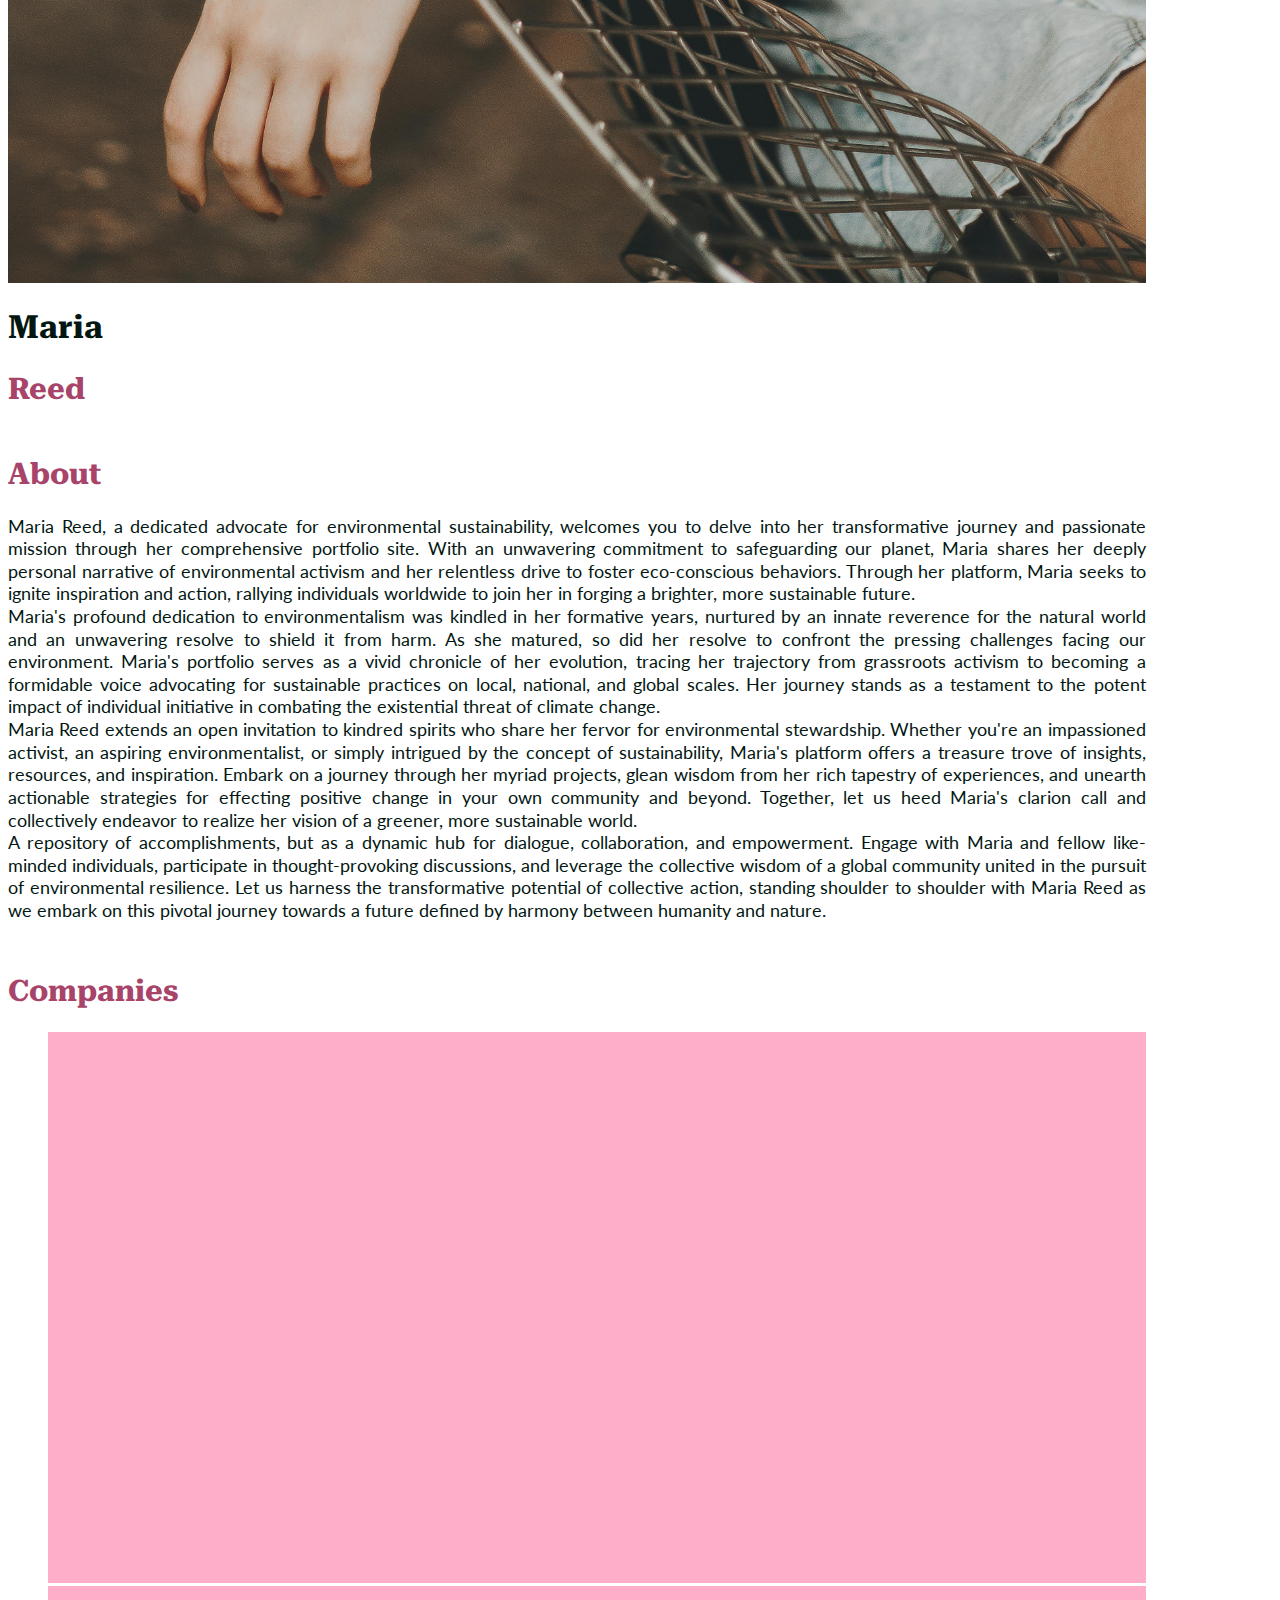
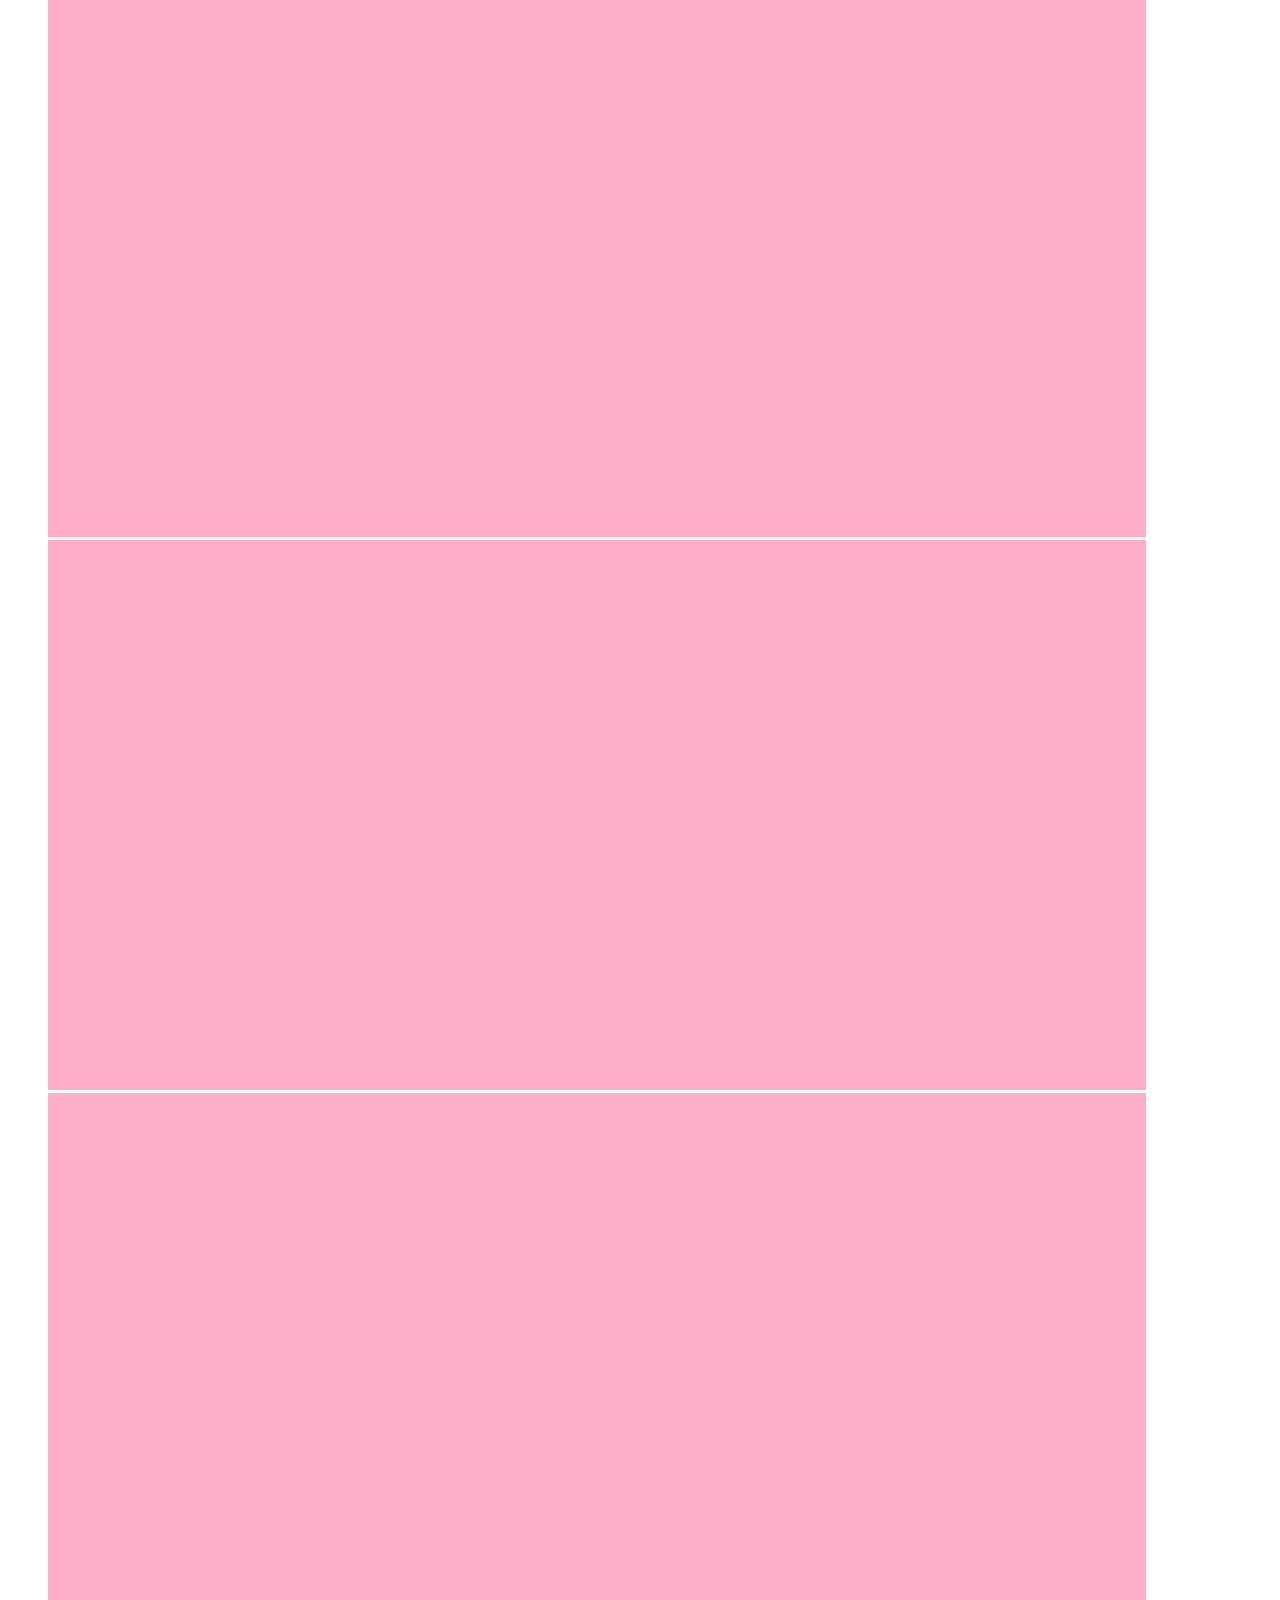
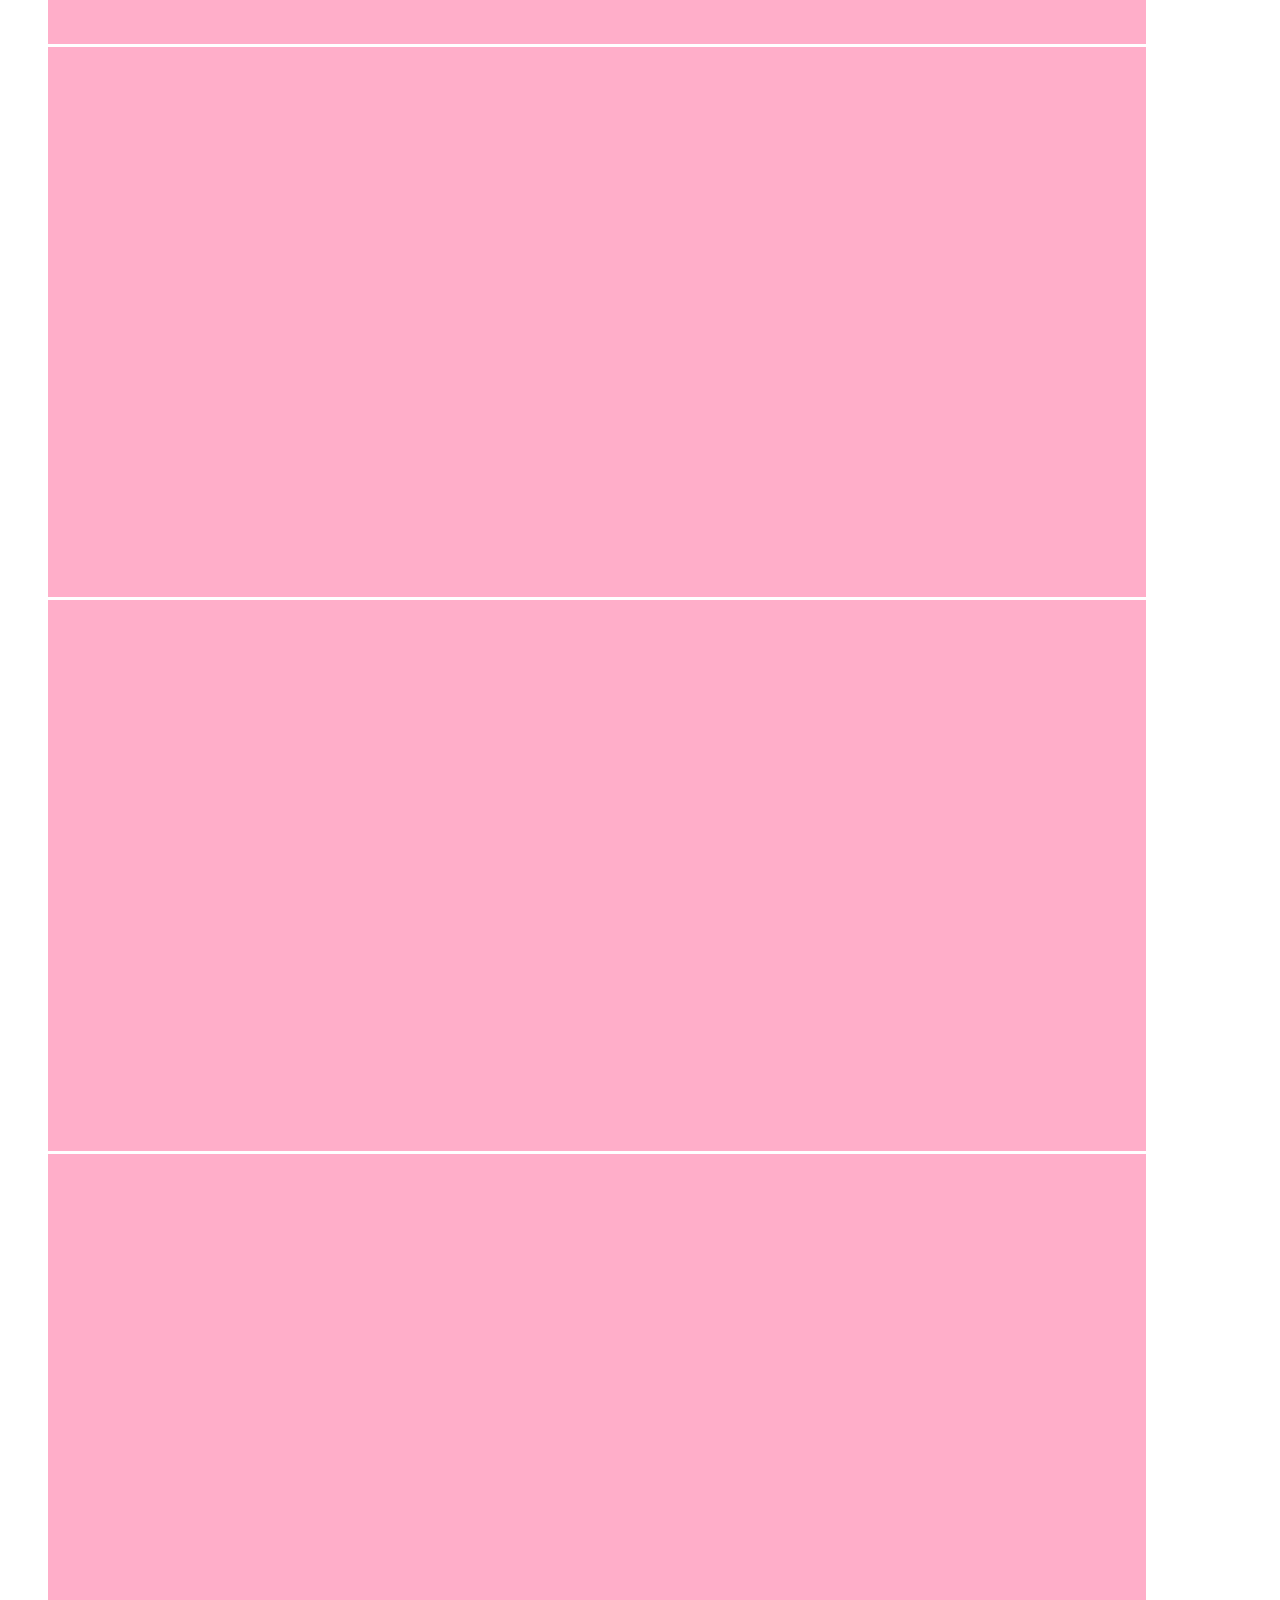
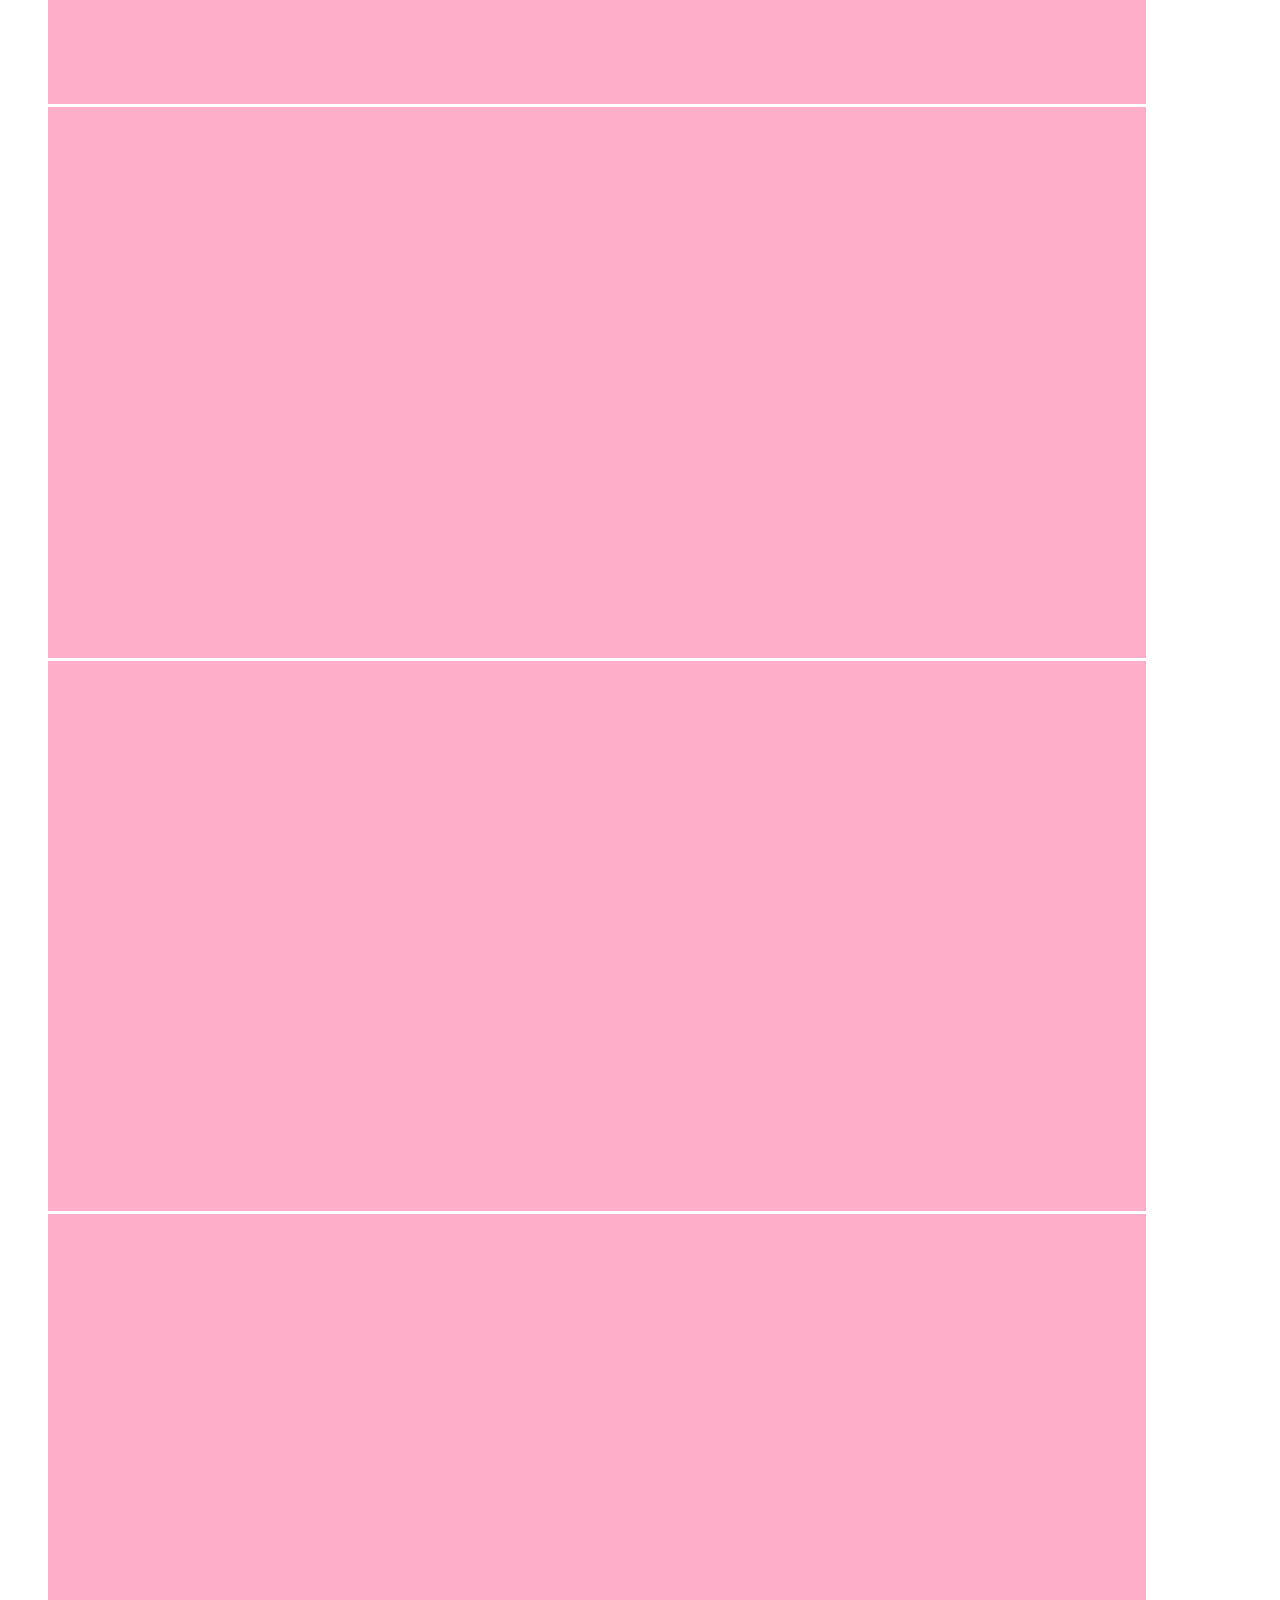
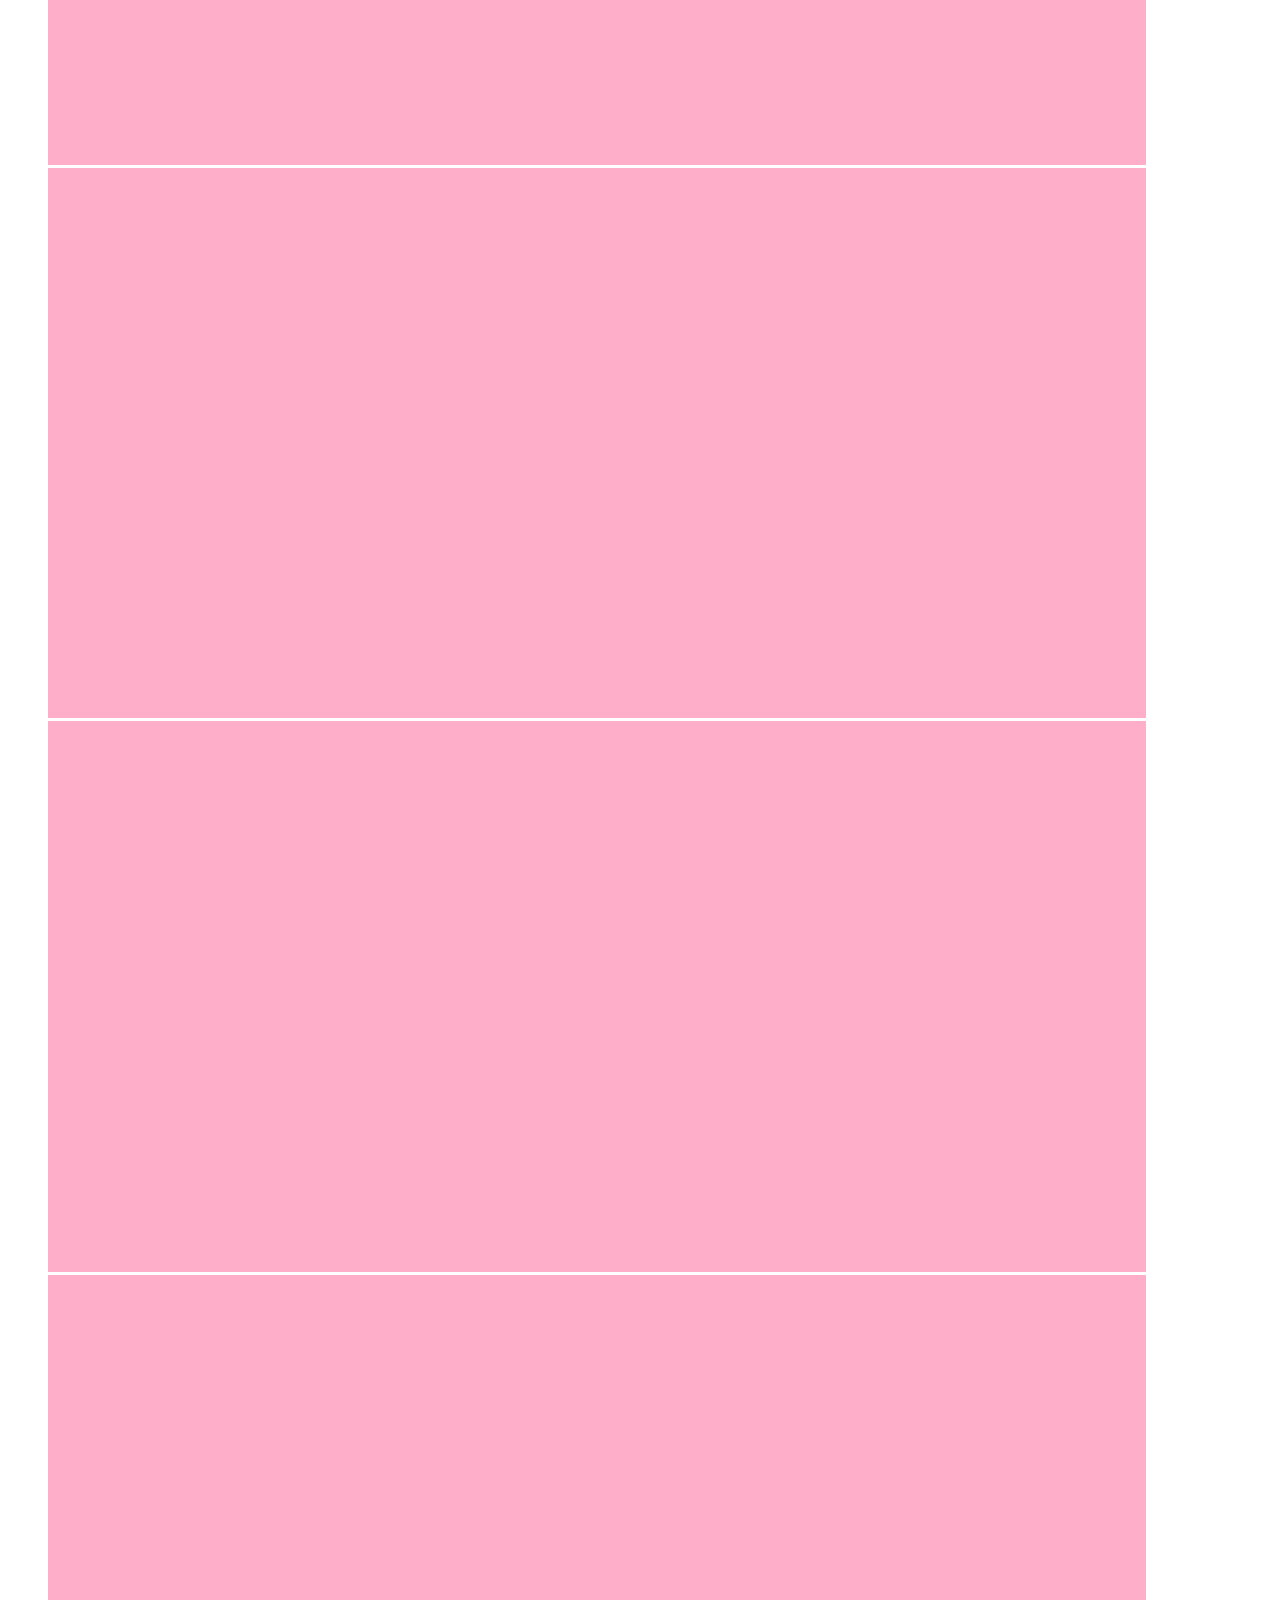
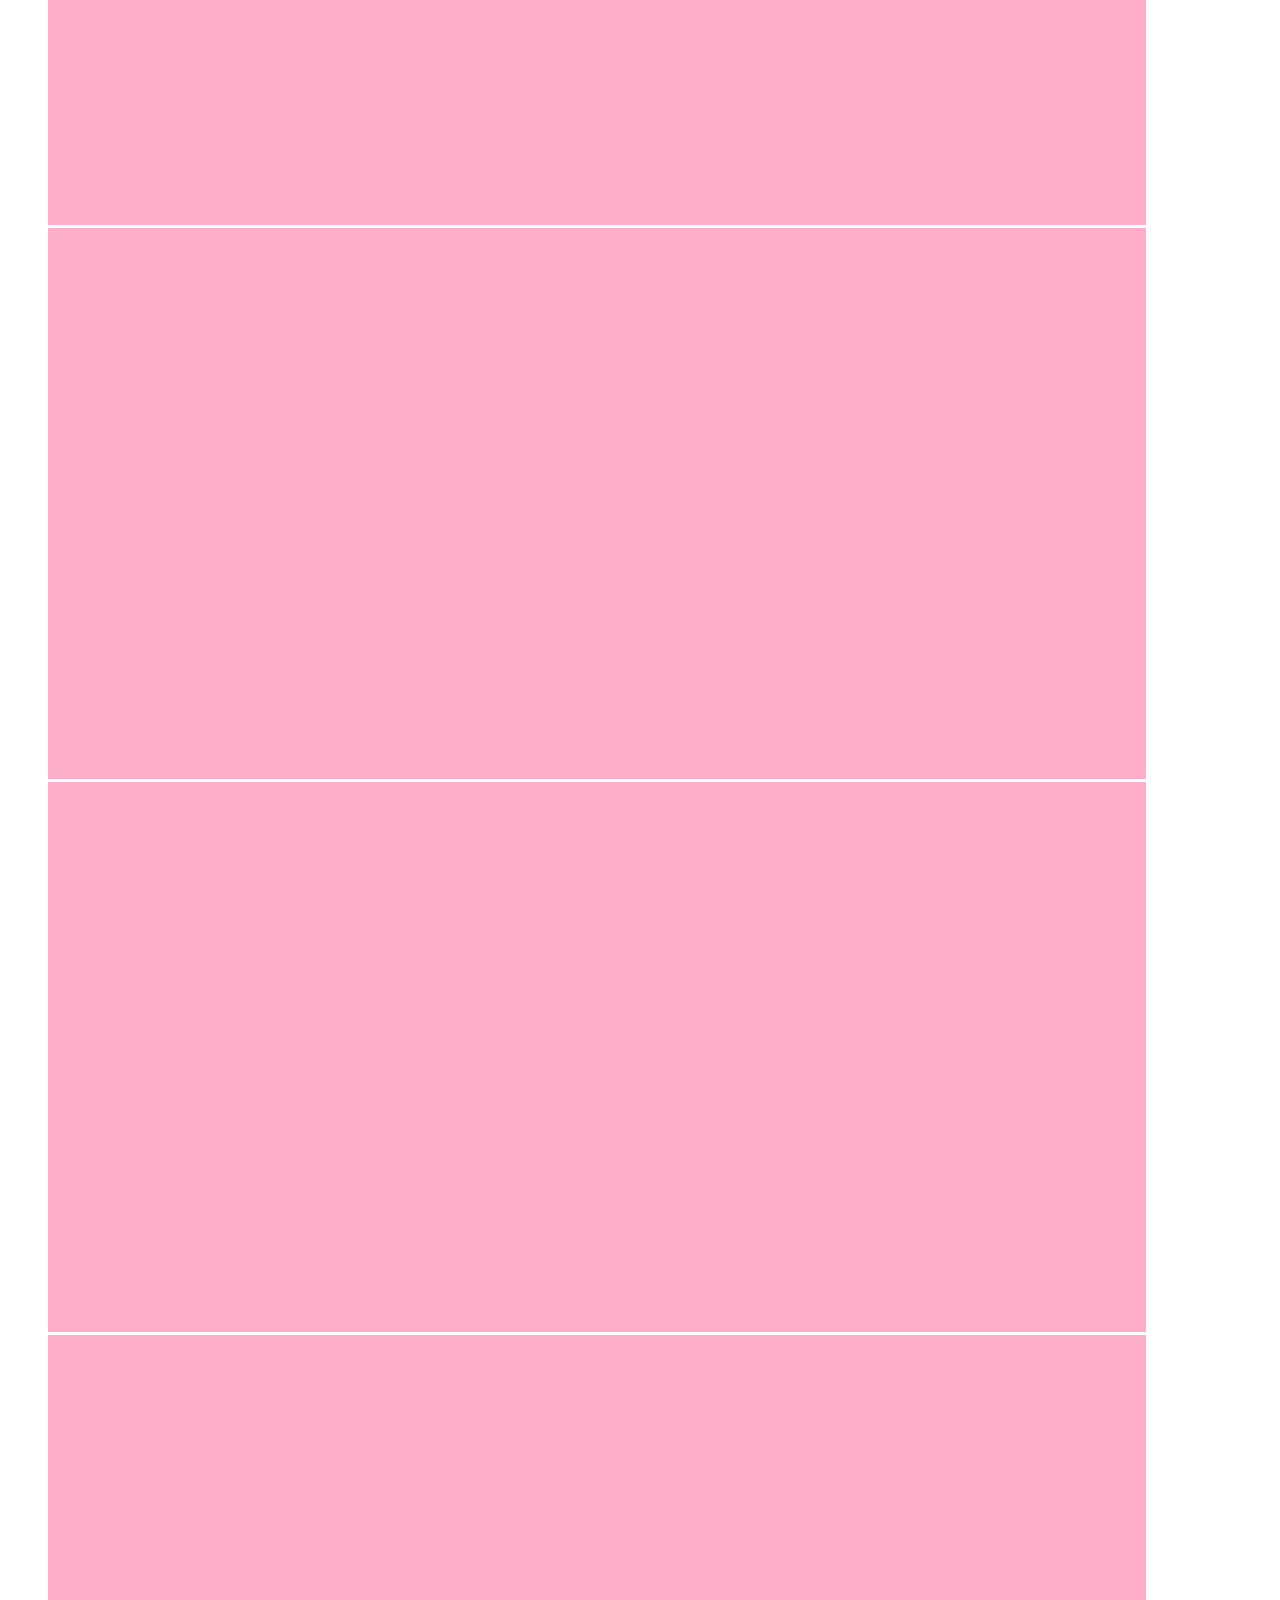
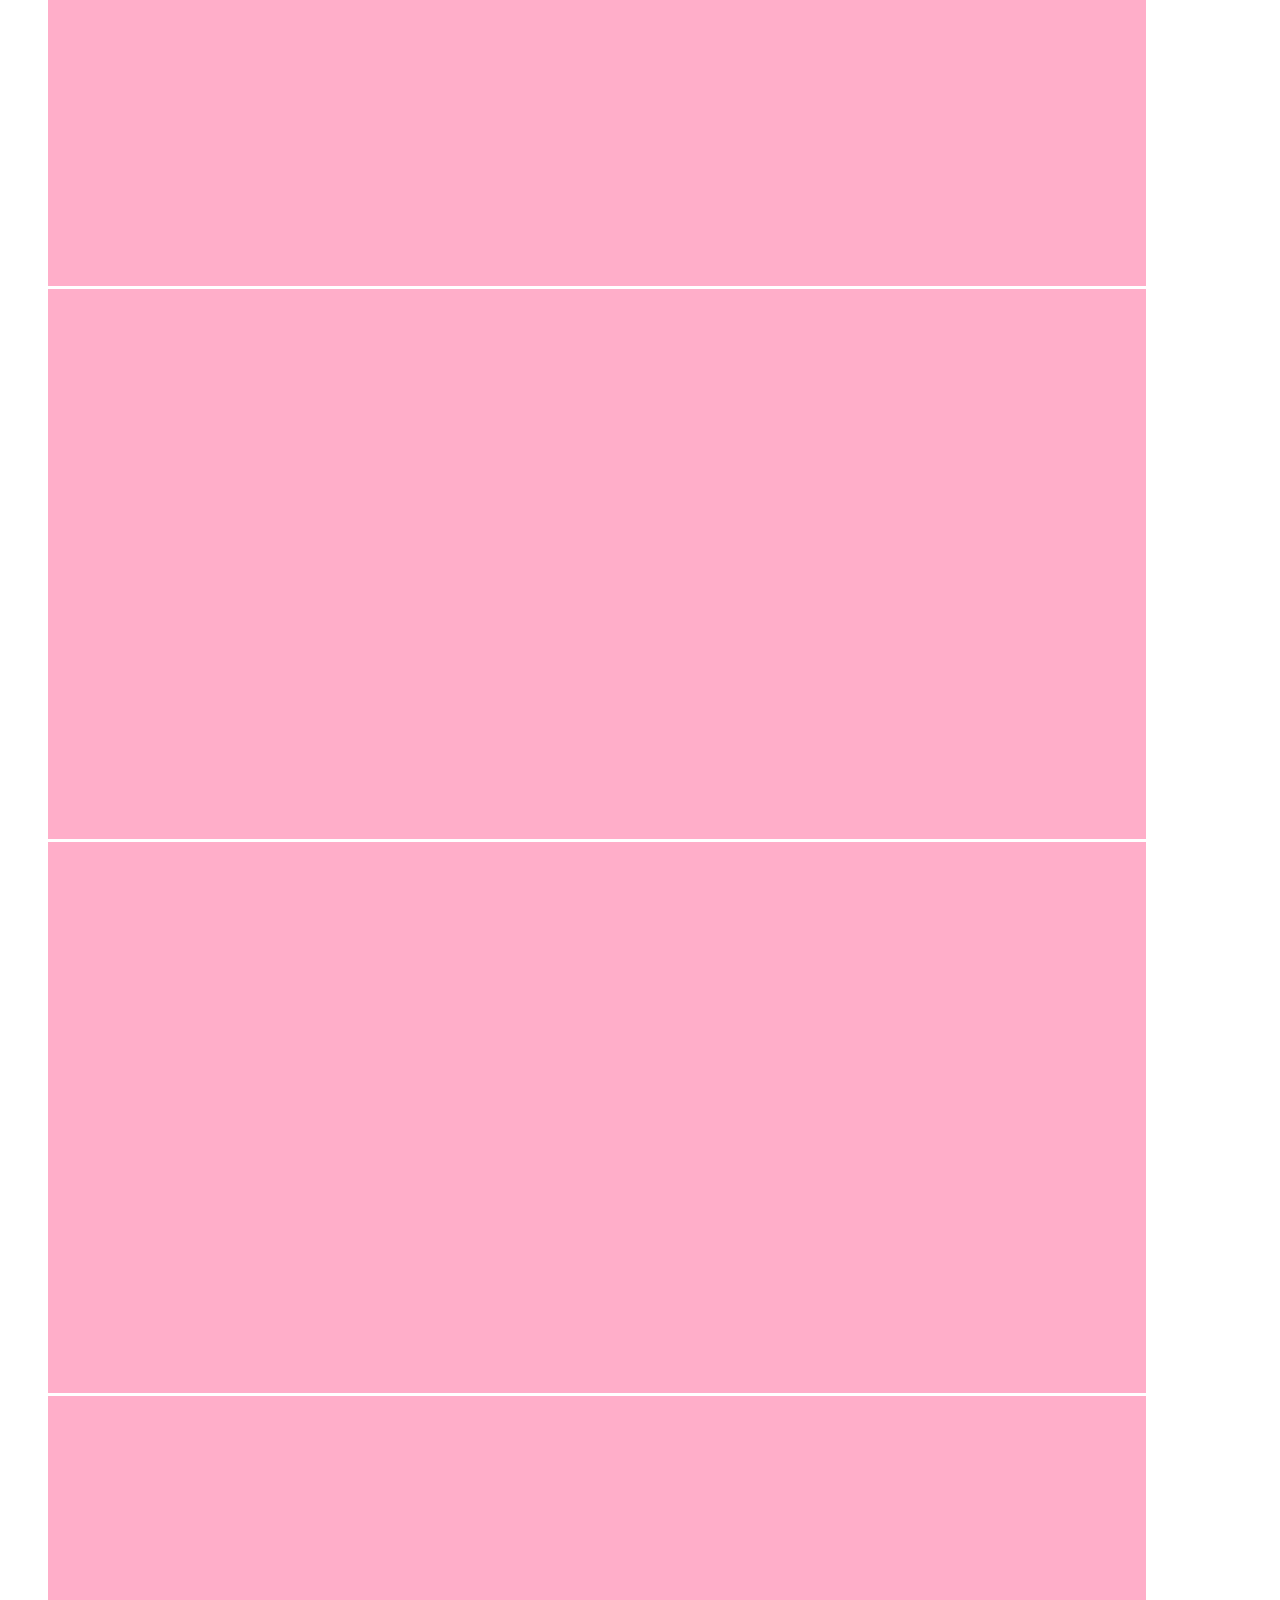
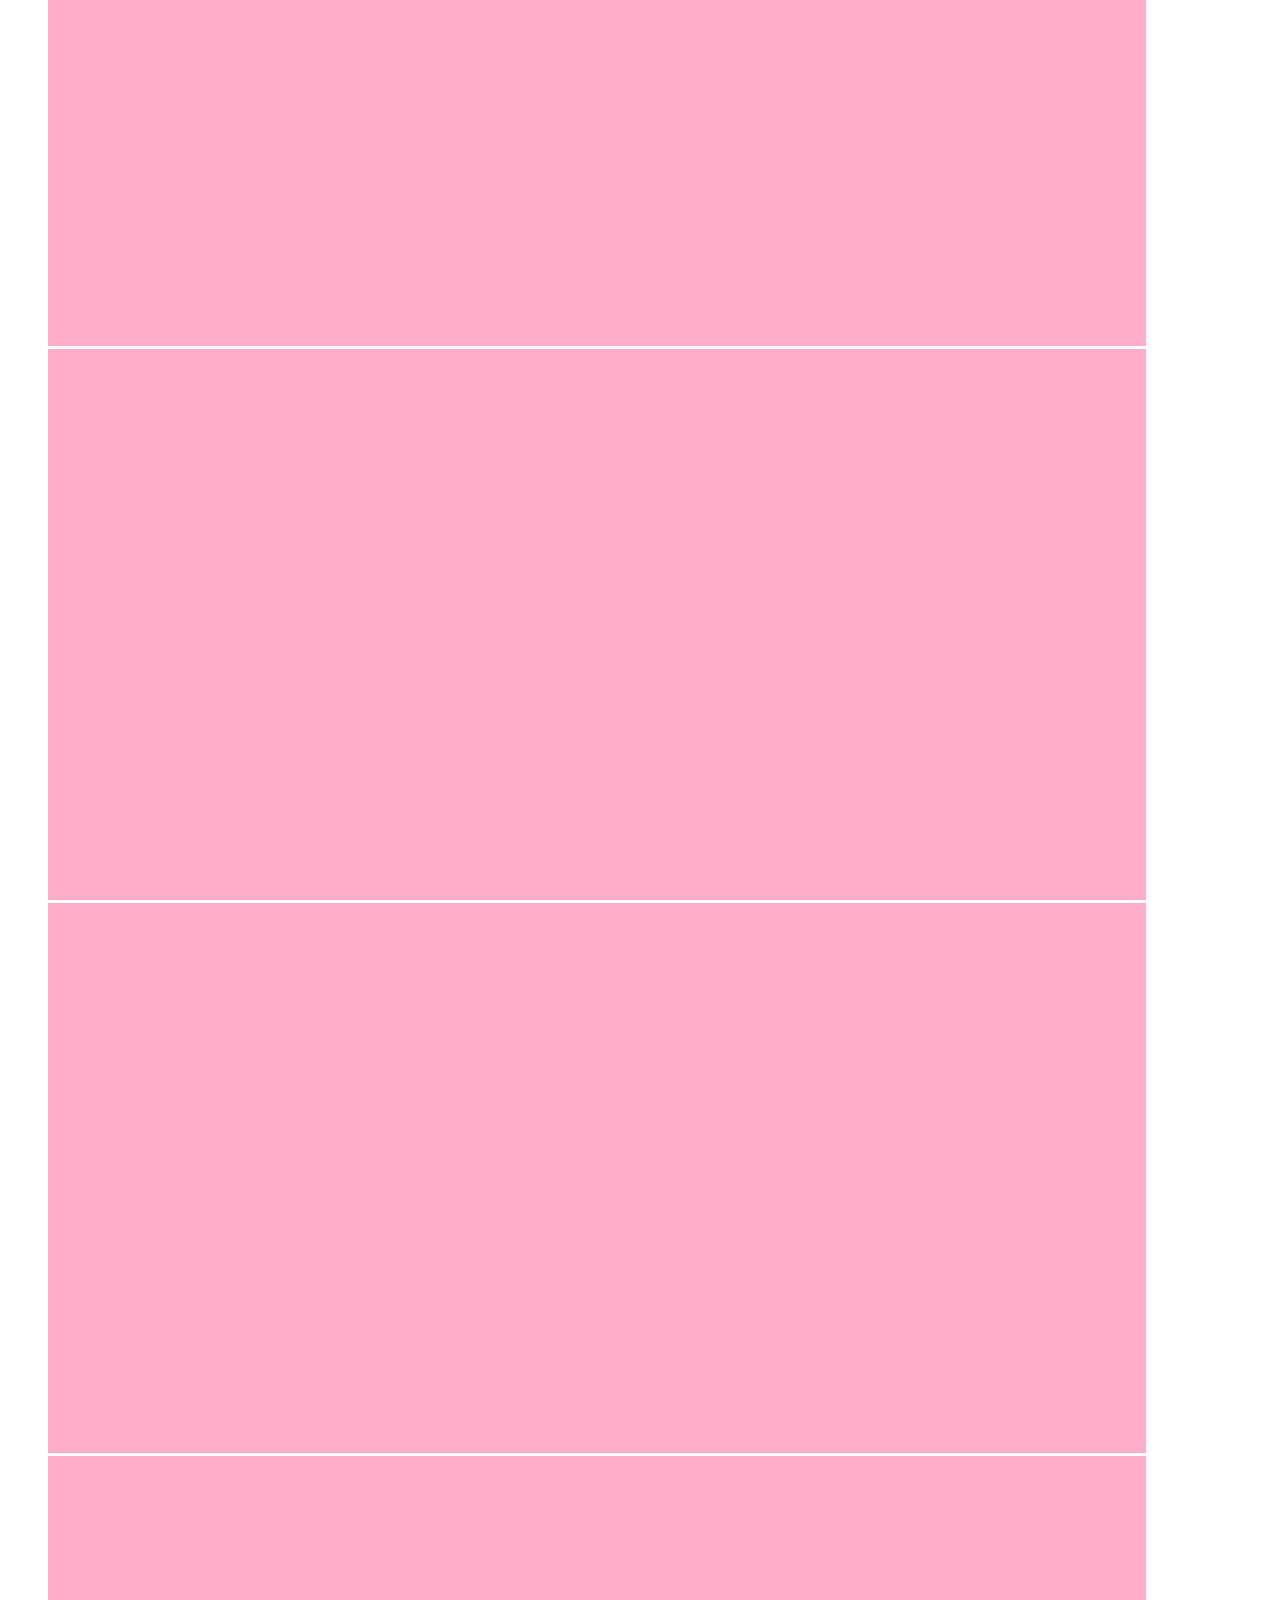
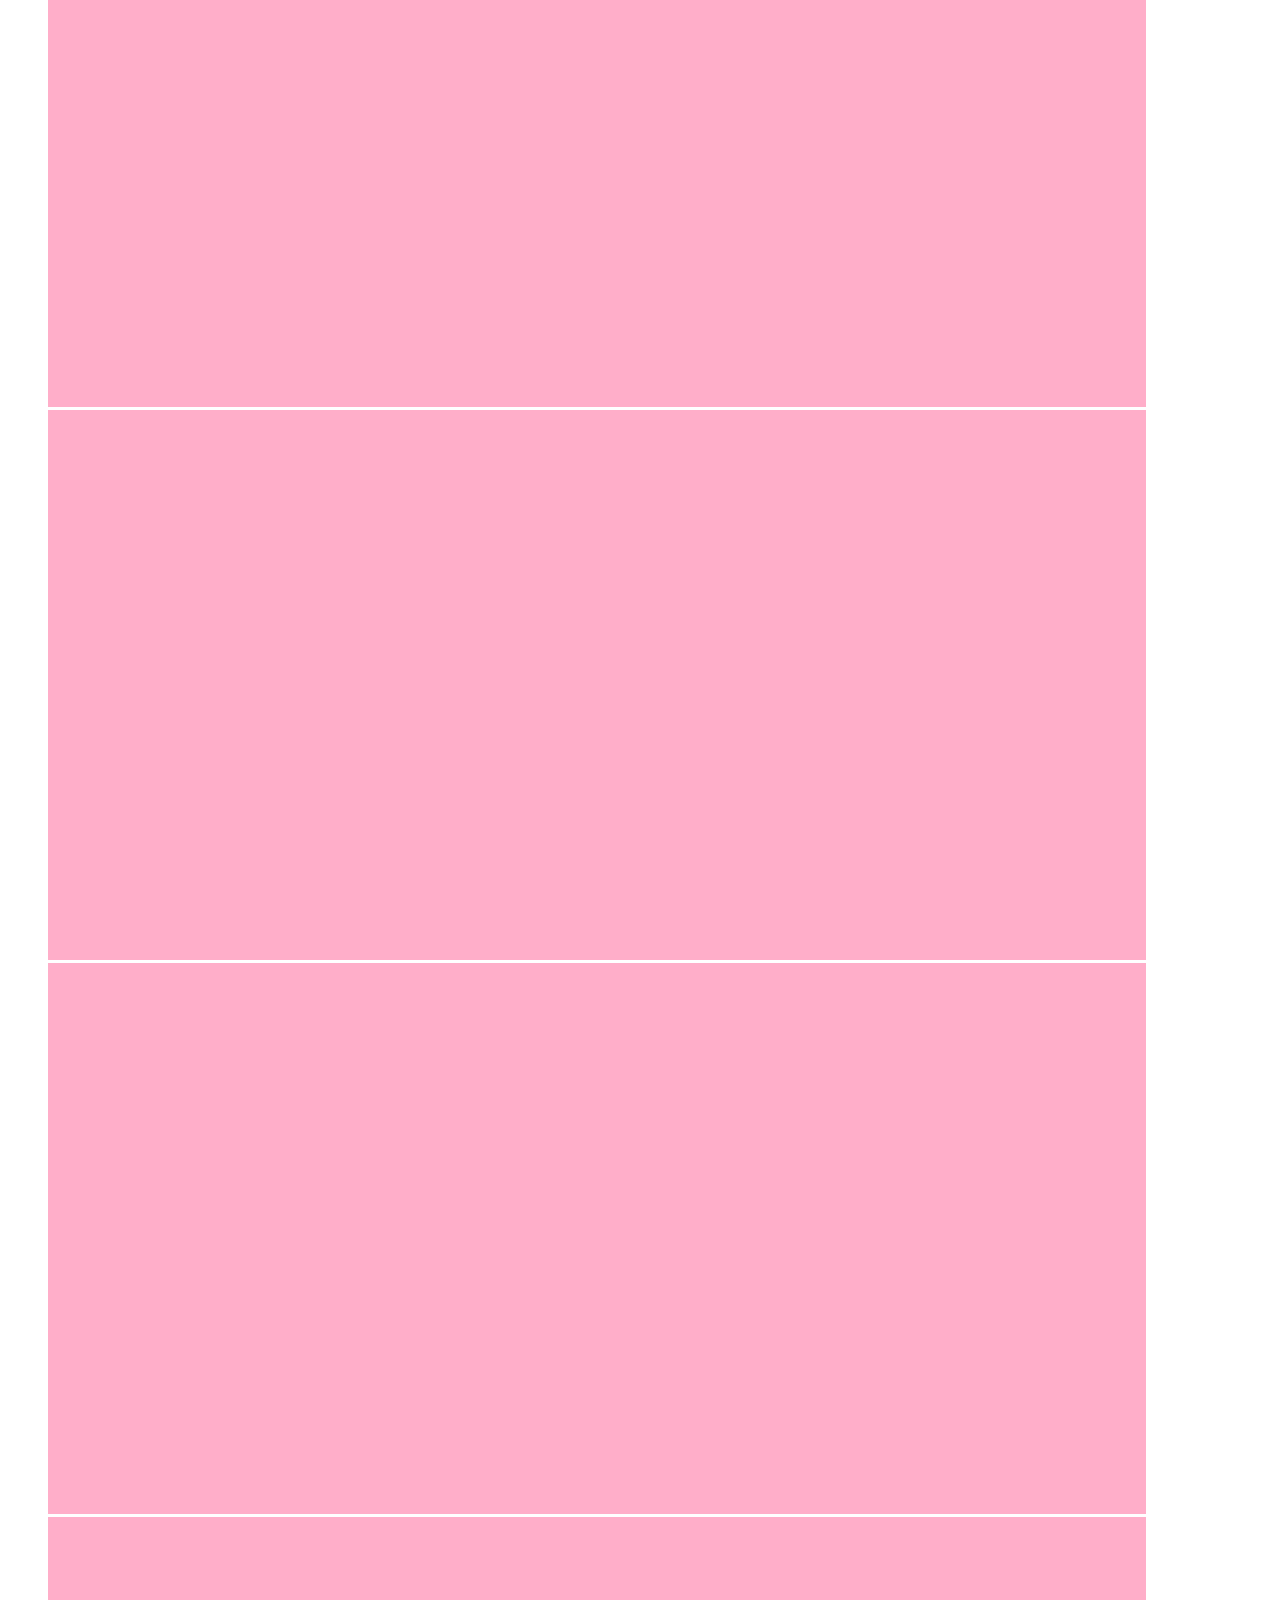
==== commit 5f517b95: "Added header styling" ====
--- a/index.html
+++ b/index.html
@@ -11,7 +11,7 @@
   <!-- Google Fonts -->
   <link rel="preconnect" href="https://fonts.googleapis.com">
   <link rel="preconnect" href="https://fonts.gstatic.com" crossorigin>
-  <link href="https://fonts.googleapis.com/css2?family=Alata&family=Nunito+Sans&display=swap" rel="stylesheet">
+  <link href="https://fonts.googleapis.com/css2?family=Lato&family=Roboto+Serif:ital,opsz,wght@0,8..144,700;1,8..144,900&display=swap" rel="stylesheet">
 </head>
 
 <body> 
@@ -125,35 +125,26 @@
         </div>
       
 
-      </section>
-
-
-
-
-
-
-
-
-
 
     </section> 
 
 <!-- NOTICE -->    
     <footer id="notice">
       <div class="content-wrapper">
-          <div >
+          <div id="notice">
             <h2>
-              Check out more here!
+              Check out more on
+              <a href="https://www.linkedin.com" target="_blank">Linkedin</a>
+            !
             </h2>
           </div>
 
         <div class="copyright">
-          <p>Maria Reed ┃ 2024</p>
+          <p>Maria Reed • <span id="year">2024</span></p>
         </div>
       
       </div>  
     </footer>
-
 
 
 
--- a/css/main.css
+++ b/css/main.css
@@ -4,23 +4,22 @@
   color: #222;
   font-size: 16px;
   scroll-behavior: smooth; 
-  line-height: 1.4;
 }
 
 
 body {
-
   background-color: #ffffff;
   font-size: 1em;
+  font-family: 'Lato', sans-serif;
   text-align: justify;
   color: #031712;
 }
 
-img {
-  background-color: pink;
+a {
+  text-decoration: none;
+  color: #A8446A;
+  background-color: transparent; 
 }
-
-/* Mobile Styles */
 
 
 ul {
@@ -28,29 +27,72 @@
 }
 
 
-.content-wrapper {
-  width: 90%;
-  margin: 0;
+h1 {
+  font-family: 'Roboto Serif', serif;
 }
 
-
-img { 
-  max-width: 100%;
-}                    
-
-
+h2 {
+  font-family: 'Roboto Serif', serif;
+  font-weight: 700;
+  font-size: 1.875em;
+  color: #A8446A;
+}
 
 p {
   font-size: 1.1em;
   line-height: 1.285em;
 }
 
+.content-wrapper {
+  width: 90%;
+  margin: 50px 0; 
+}
 
 
+img { 
+  max-width: 100%;
+
+}                    
 
 
+/* ----- Base Header - Footer Styles ------*/
+
+header,
+footer {
+  display: flex;
+  justify-content: center;
+  align-items: center;
+  flex-flow: row wrap;
+}
+
+/* -------- Header --------*/
 
 
-/* Tablet Styles */
+header {
+  display: flex;
+  justify-content: center;
+  padding: 15px 0;
+
+}
+
+header .content-wrapper {
+  display: flex;
+  justify-content: center;
+  align-items: center;
+  flex-flow: row wrap;
+  margin: 0;
+}
 
 
+header nav {
+  font-family: 'Roboto Serif', serif;
+  font-weight: 700;
+  text-transform: ;
+  display: flex;
+  justify-content: space-between;
+  align-items: center;
+  flex-flow: ;
+  width: 100%;
+  color: #B73C57;
+}
+
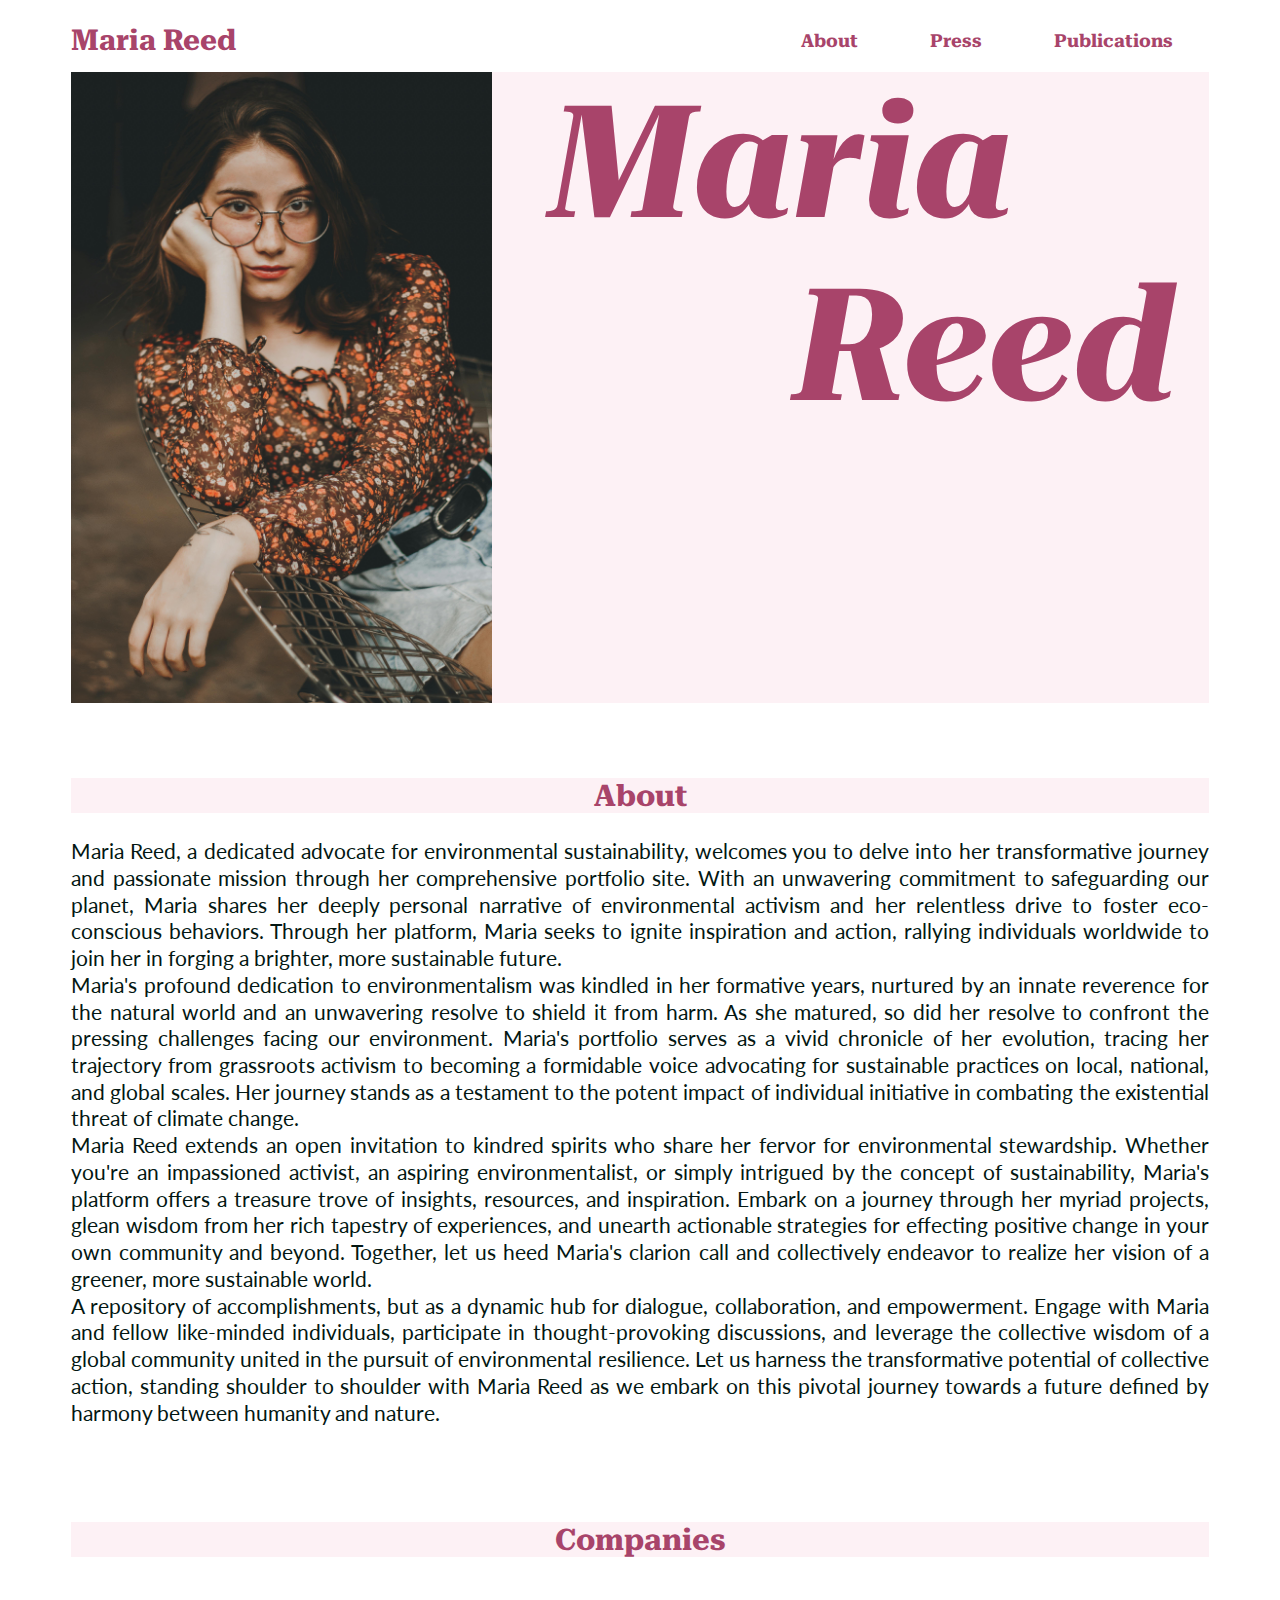
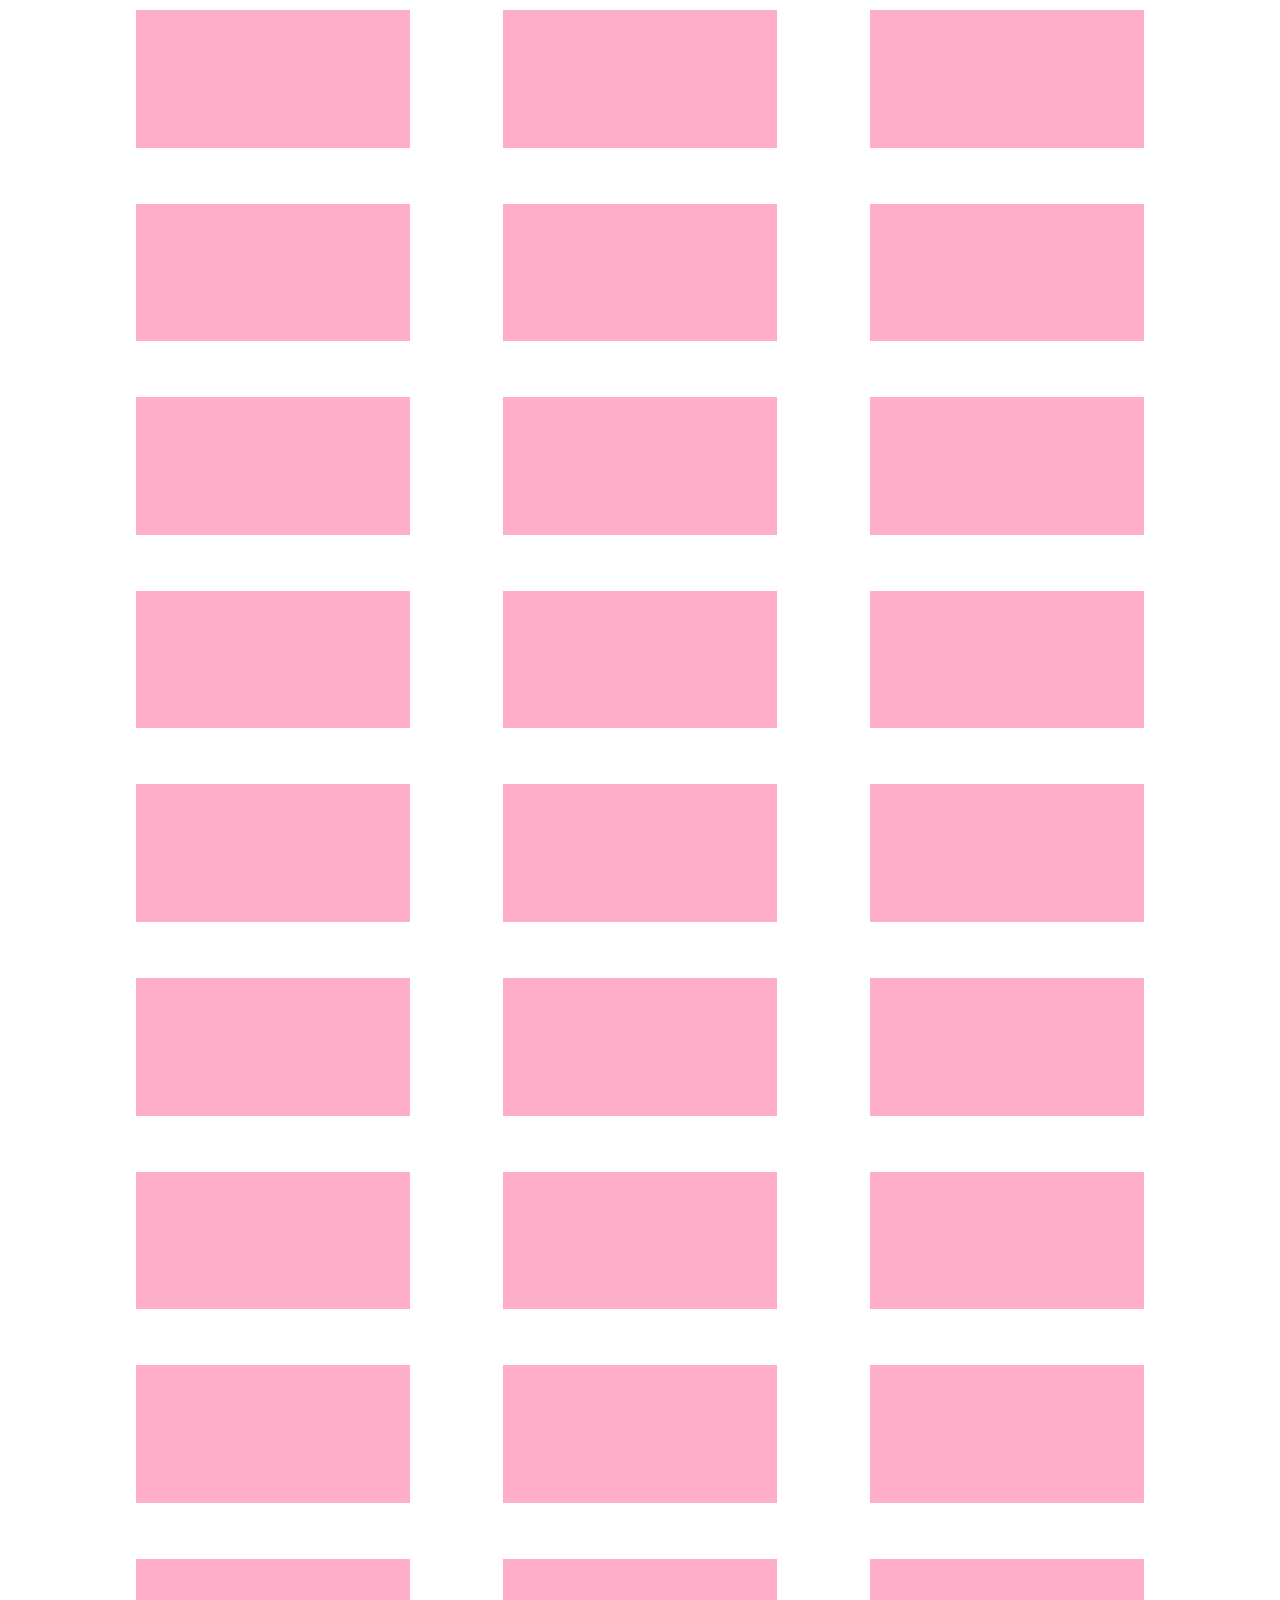
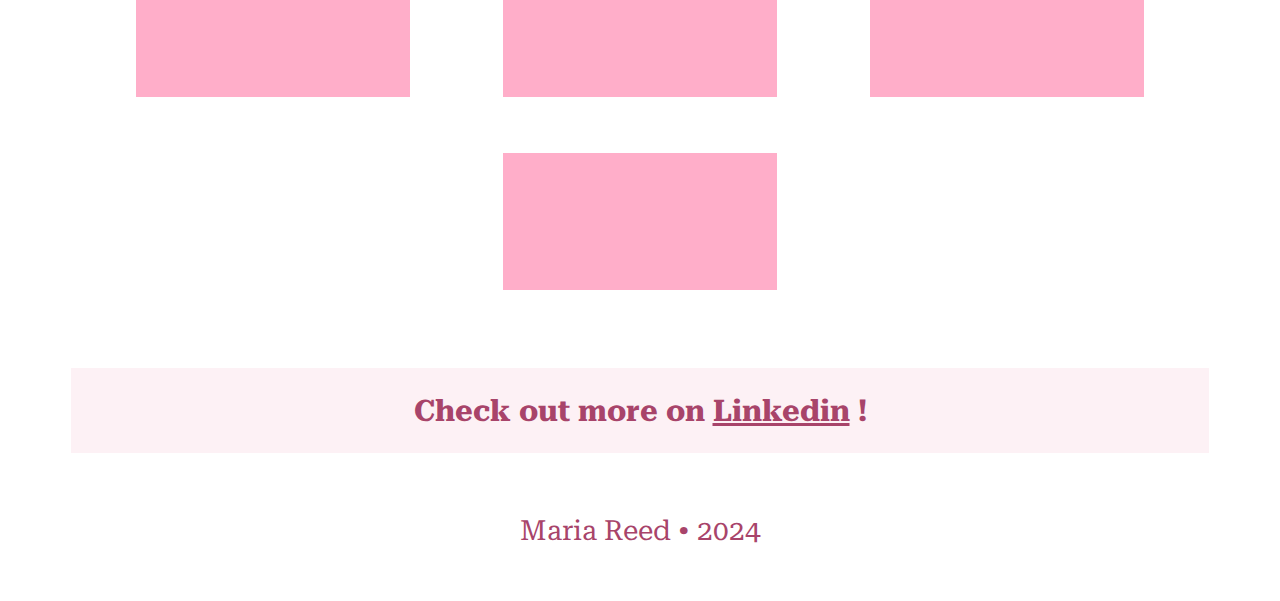
==== commit ceabd393: "Fixed publication formatting" ====
--- a/index.html
+++ b/index.html
@@ -35,9 +35,8 @@
 </header>
 
 <!-- MAIN INTRO -->  
-  <main>
 
-    <main>
+    <main class="firstpage">
       <section id="intro">
   
         <div class="content-wrapper">
@@ -85,7 +84,7 @@
 <!-- COMPANIES -->           
 
 
-      <section id="companies">
+      <section class="companies">
         <div class="content-wrapper">
 
           <div class="body-title">
--- a/css/main.css
+++ b/css/main.css
@@ -1,11 +1,10 @@
-/*  General  */
+/* General Styles */
 
 html {
   color: #222;
   font-size: 16px;
   scroll-behavior: smooth; 
 }
-
 
 body {
   background-color: #ffffff;
@@ -18,14 +17,12 @@
 a {
   text-decoration: none;
   color: #A8446A;
-  background-color: transparent; 
-}
-
+  background-color: transparent; ????????????????????
+}
 
 ul {
   list-style-type: none;
 }
-
 
 h1 {
   font-family: 'Roboto Serif', serif;
@@ -37,9 +34,9 @@
   font-size: 1.875em;
   color: #A8446A;
 }
-
+ 
 p {
-  font-size: 1.1em;
+  font-size: 1.55em;
   line-height: 1.285em;
 }
 
@@ -51,9 +48,12 @@
 
 img { 
   max-width: 100%;
-
-}                    
-
+  min-width: 70%;
+}  
+
+.img-container {
+  margin: 2em 2em 0em 2em;
+}
 
 /* ----- Base Header - Footer Styles ------*/
 
@@ -67,7 +67,6 @@
 
 /* -------- Header --------*/
 
-
 header {
   display: flex;
   justify-content: center;
@@ -82,7 +81,6 @@
   flex-flow: row wrap;
   margin: 0;
 }
-
 
 header nav {
   font-family: 'Roboto Serif', serif;
@@ -94,5 +92,312 @@
   flex-flow: ;
   width: 100%;
   color: #B73C57;
-}
-
+  flex-flow: column;
+}
+
+#header-name {
+  display: flex;
+  font-size: 1.8em;
+}
+
+header nav ul {
+  display: flex;
+  justify-content: space-around;
+  margin: 0;
+  padding: 0;
+  width: 50%;
+  flex-flow: column;
+}
+
+header nav ul li {
+  font-size: 1.5em;
+  text-align: center;
+  margin-top: 0em;
+  margin-top: 0.5em;
+
+}
+
+
+
+
+/* ------- Footer ------*/
+
+footer {
+  display: flex;
+  justify-content: center;
+  align-items: center;
+}
+
+footer .content-wrapper {
+  display: flex;
+  justify-content: center;
+  align-items: center;
+  flex-direction: column;
+  gap: 2em;
+  margin-bottom: 1em;
+}
+
+footer #notice {
+  width: 100%;
+  text-align: center;
+  background-color: #FDF1F5;
+}
+
+#notice a {
+  text-decoration: underline;  
+} 
+
+footer .copyright {
+  font-family: 'Roboto Serif', serif;
+  font-size: 1.125em;
+  color: #A8446A;
+}
+
+
+/* ------------------- Mobile Styles -------------------*/
+
+#intro {
+  display: flex;
+  justify-content: center;
+}
+
+
+.firstpage #intro .content-wrapper {
+  justify-content: flex-start;
+  flex-direction: column;
+}
+
+#intro .content-wrapper {
+  display: flex;
+  align-items: center;
+  flex-direction: row;
+  width: 90%;
+  background-color: #FDF1F5;
+  margin: 0px;
+}
+
+#intro .name-wrapper {
+  display: flex;
+  justify-content: center;
+  gap: 1em;
+}
+
+#intro h1, #intro h2 {
+  font-size: clamp(1em, 1em + 7vw, 13em);
+
+  color: #A8446A;
+  font-style: italic;
+  margin: 0;
+}
+
+#intro img {
+  width: 100%;
+  display: block;
+  height: 100%;
+}
+
+#intro .img-container {
+  overflow: hidden; 
+}
+
+
+#about {
+  display: flex;
+  justify-content: center;
+}
+
+#about .content-wrapper {
+  margin-bottom: 0px;
+}
+
+#about p {
+  text-align: left;
+}
+
+.body-title {
+  text-align: center;
+  background-color: #FDF1F5;
+}
+
+.companies {
+  display: flex;
+  justify-content: center;
+}
+
+.companies .content-wrapper {
+  margin-bottom: 0px;
+}
+
+.companies ul {
+  padding: 0;
+  margin: 0;
+  display: flex;
+  flex-wrap: wrap;
+  justify-content: space-evenly;
+}
+
+.companies ul li {
+  display: flex;
+  align-items: center;
+  justify-content: center;
+  margin: 28px;
+  width: calc(85% - 10px);
+}
+
+.companies img {
+  height: auto;
+}
+
+.press #intro .content-wrapper {
+  justify-content: center;
+}
+
+.press p {
+  text-decoration: none;
+  color: #A8446A;
+  background-color: transparent;
+  font-family: 'Roboto Serif', serif;
+  text-align: center;
+}
+
+.presslist {
+  display: flex;
+  justify-content: center;
+}
+
+.presslist .content-wrapper {
+  margin-bottom: 0px;
+}
+
+.presslist h2 {
+  text-align: center;
+}
+
+.presslist ul {
+  padding: 0;
+  margin: 0;
+  display: flex;
+  flex-wrap: wrap;
+  justify-content: space-evenly;
+}
+
+.presslist ul li {
+  display: flex;
+  align-items: center;
+  margin: 28px;
+  width: calc(45% - 10px);
+  flex-direction: column;
+  justify-content: center;
+}
+
+.presslist img {
+  height: auto;
+}
+
+.publicationlist {
+  display: flex;
+  justify-content: center;
+}
+
+.publicationlist .content-wrapper{
+  margin-bottom: 0;
+}
+
+.honors ul {
+  padding: 0px;
+}
+
+
+/* ==================== MEDIA QUERIES =================== */
+
+
+@media only screen and (min-width: 768px) {
+
+
+/*Tablet styles*/
+header nav {
+  flex-flow: row;
+}
+
+header nav ul {
+  flex-flow: row;
+}
+
+header nav ul li {
+  margin-top: 0em;
+
+}
+
+#intro h1, #intro h2 {
+  font-size: clamp(1em, 1em + 11vw, 13em);
+}
+
+#intro .name-wrapper {
+  gap: 2em;
+}
+
+#about p {
+  font-size: 1.3em;
+  text-align: justify;
+}
+
+.companies ul li {
+  width: calc(40% - 10px);
+}
+
+}
+
+
+@media only screen and (min-width: 1200px) {
+
+/*Desktop styles*/
+
+.img-container {
+  margin: 0em 0em 0em 0em;
+}
+
+header nav ul {
+  width: 39%;
+}
+
+header nav ul li {
+  font-size: 1.125em;
+}
+
+.firstpage #intro .content-wrapper {
+  flex-direction: row;
+}
+
+#intro .content-wrapper {
+  align-items: start;
+  gap: 5%;
+}
+
+.img-container {
+  margin: 0em 0em 0em 0em;
+} 
+
+#intro .name-wrapper {
+  width: 55%;
+  display: block;
+  gap: 0em;
+
+}
+
+#intro .last {
+  text-align: end;
+}
+
+#intro .img-container {
+  width: 37%;
+}
+
+header nav ul li {
+  font-size: 1.125em;
+}
+
+.companies ul li {
+  width: calc(25% - 10px);
+}
+
+}